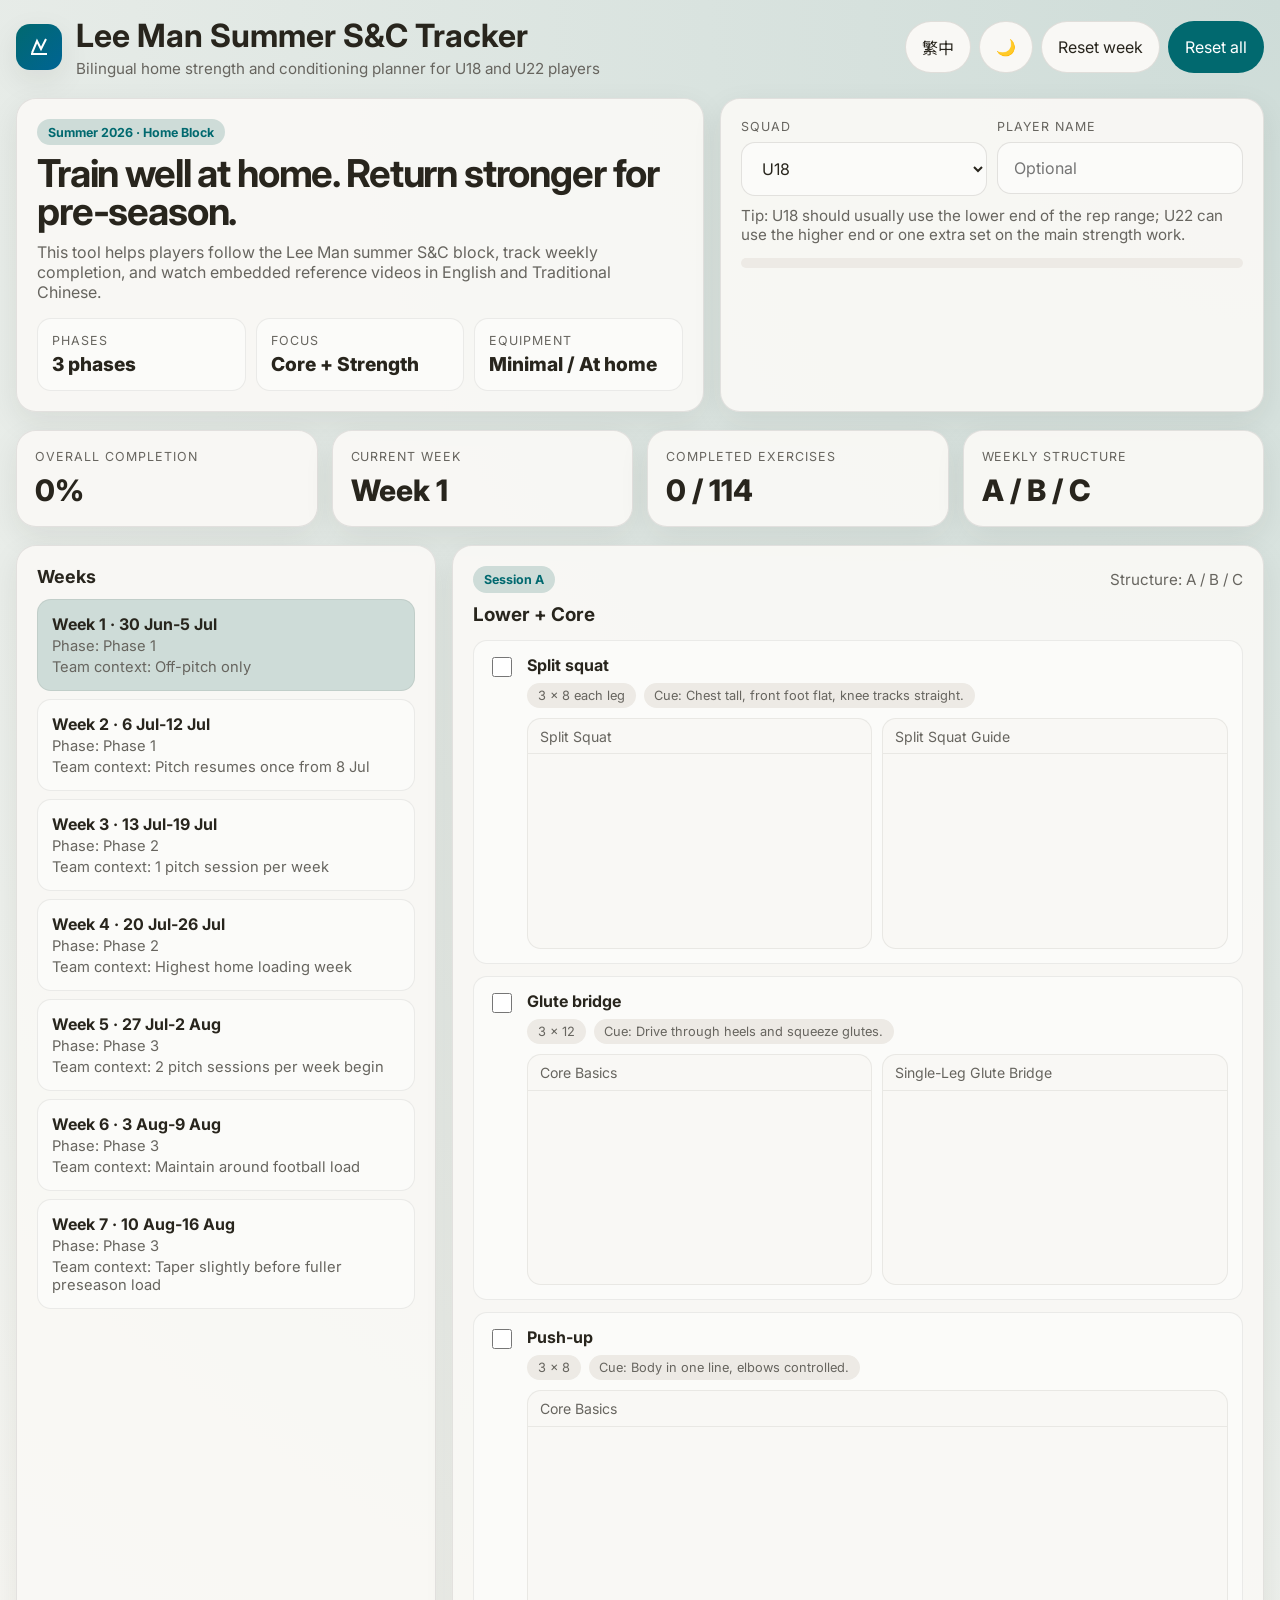
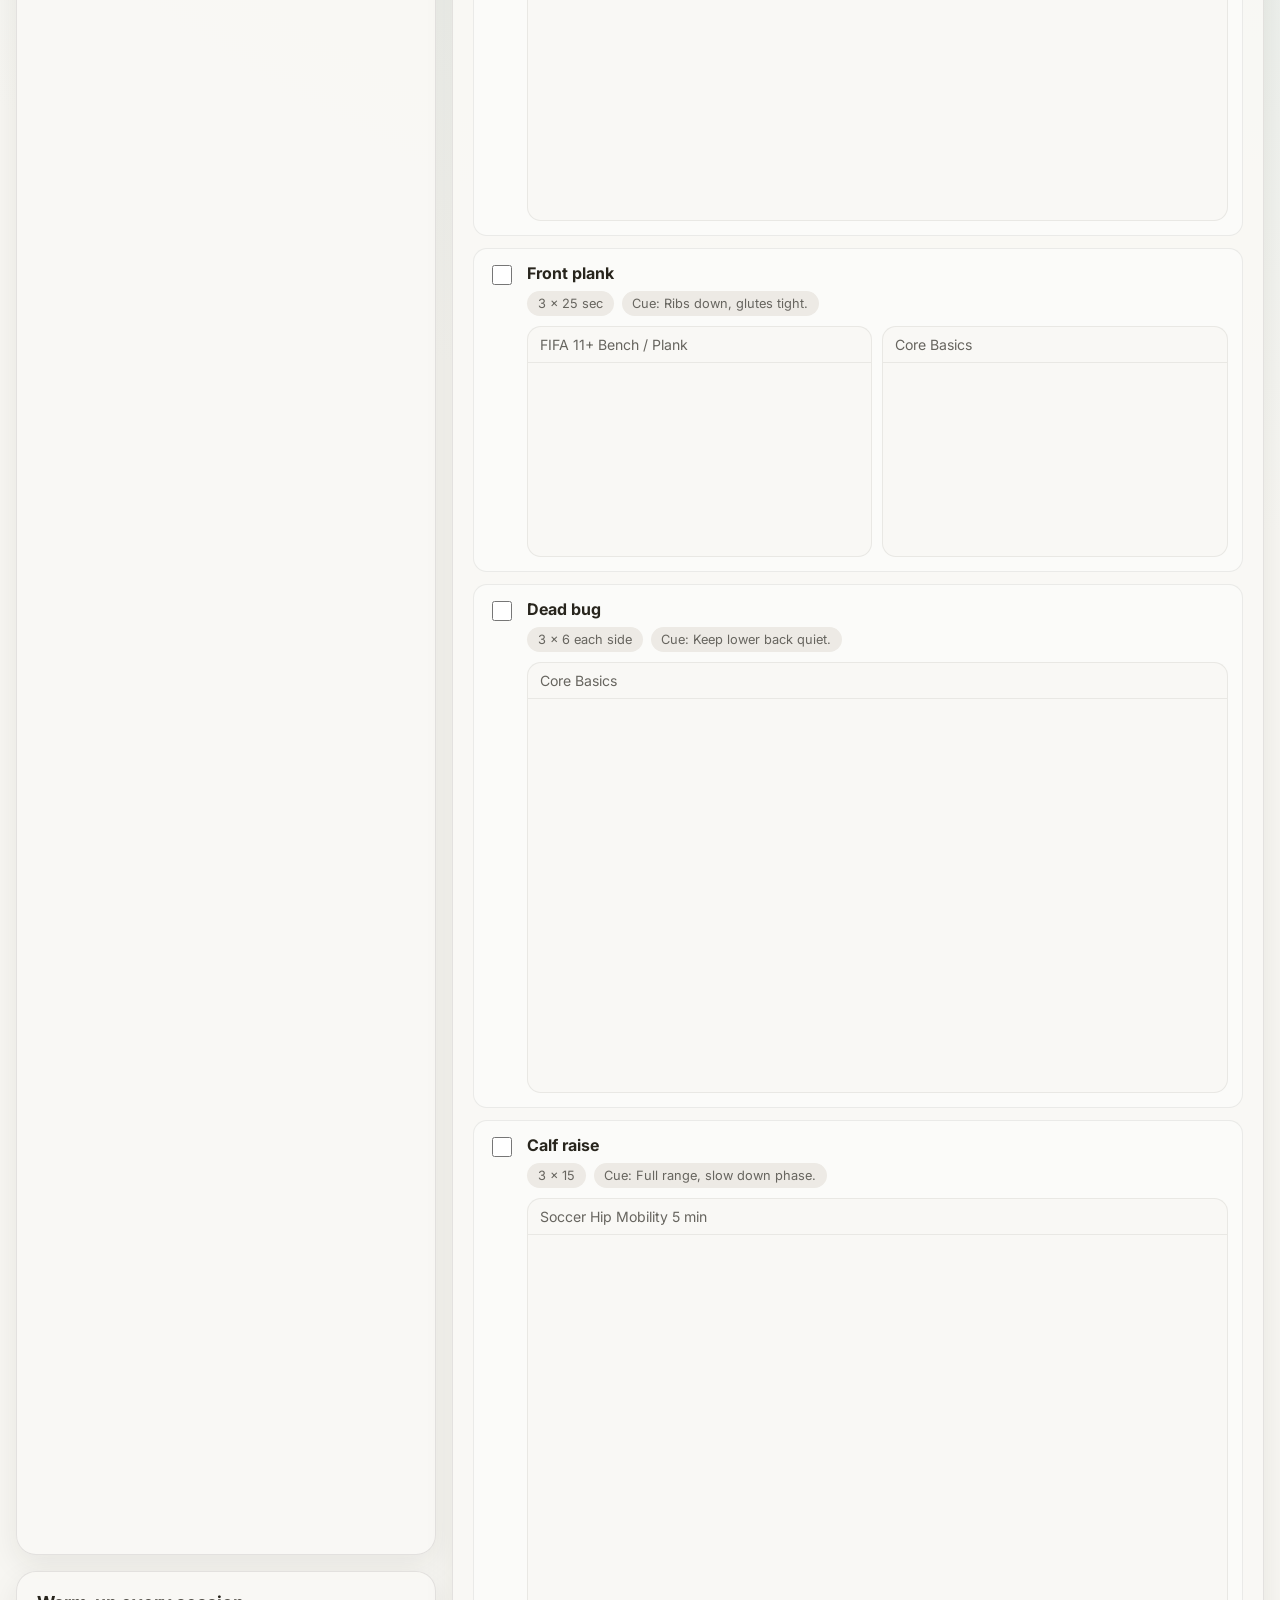
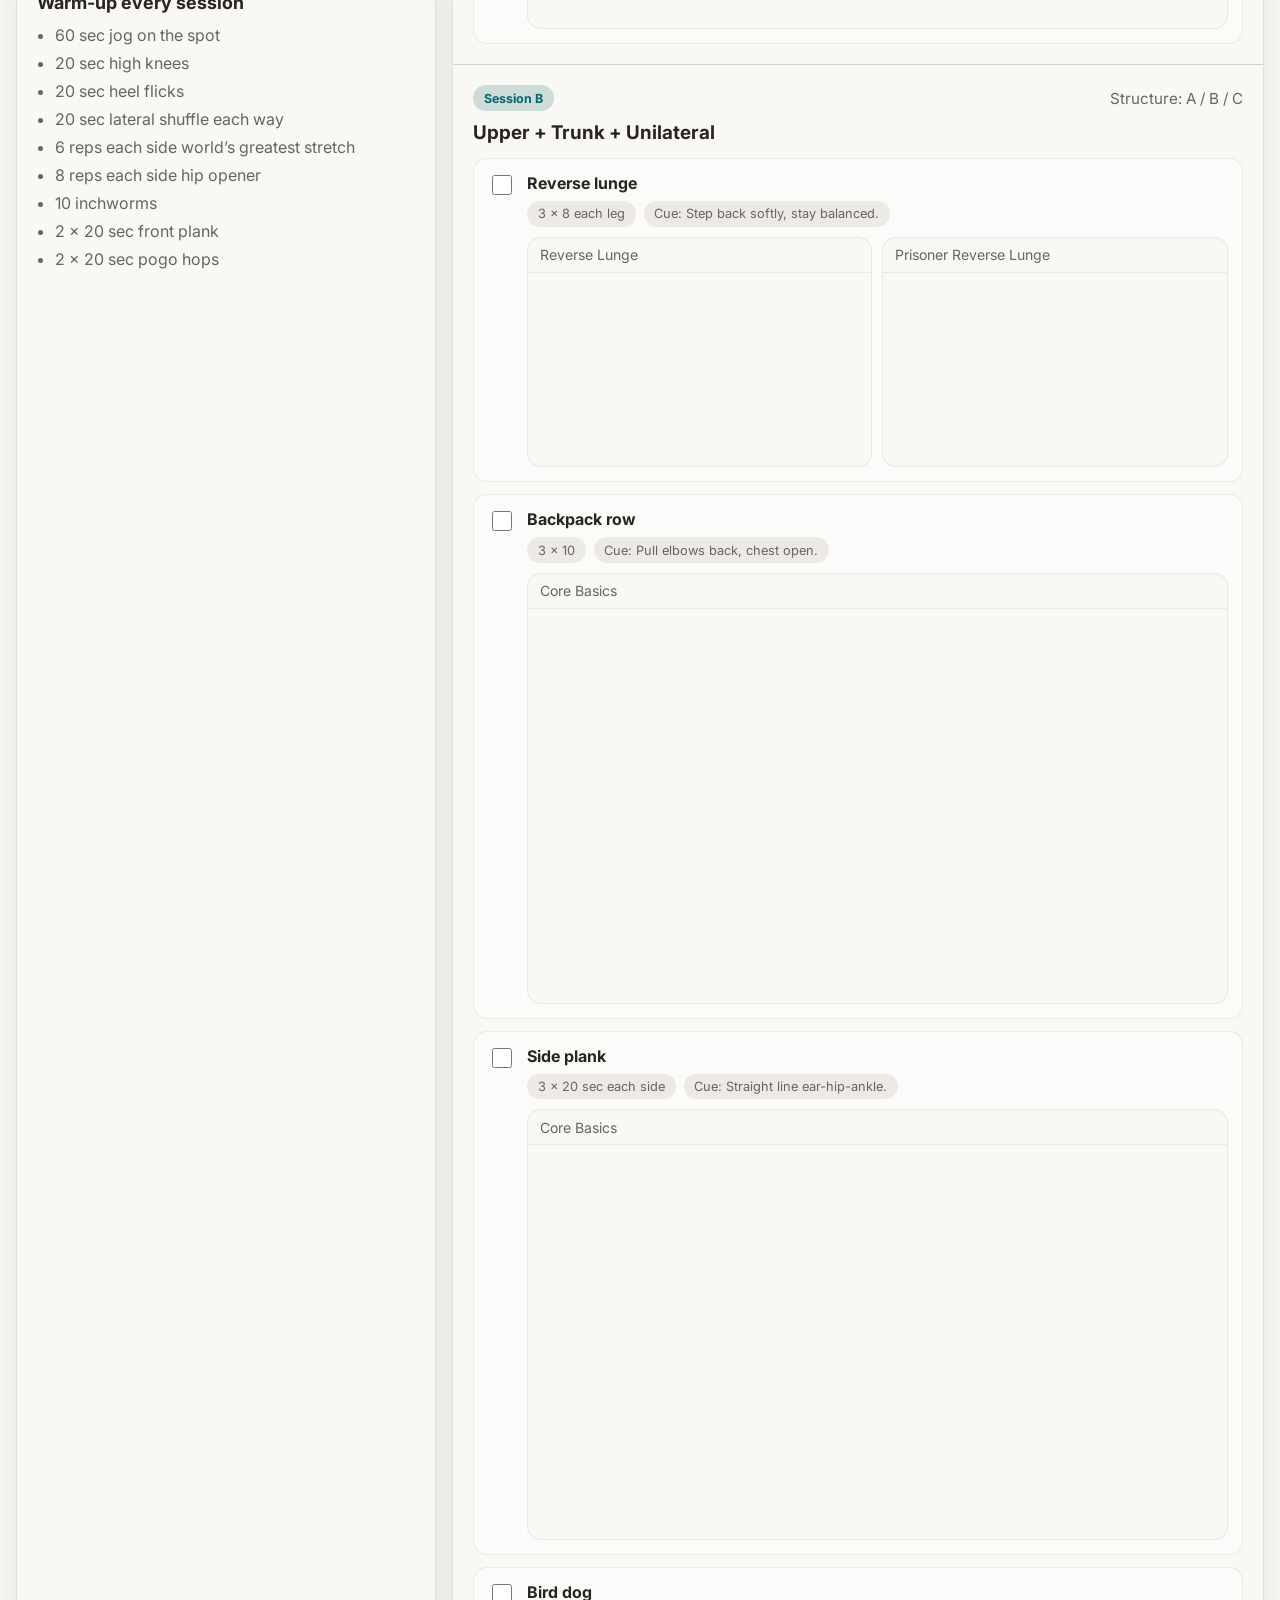
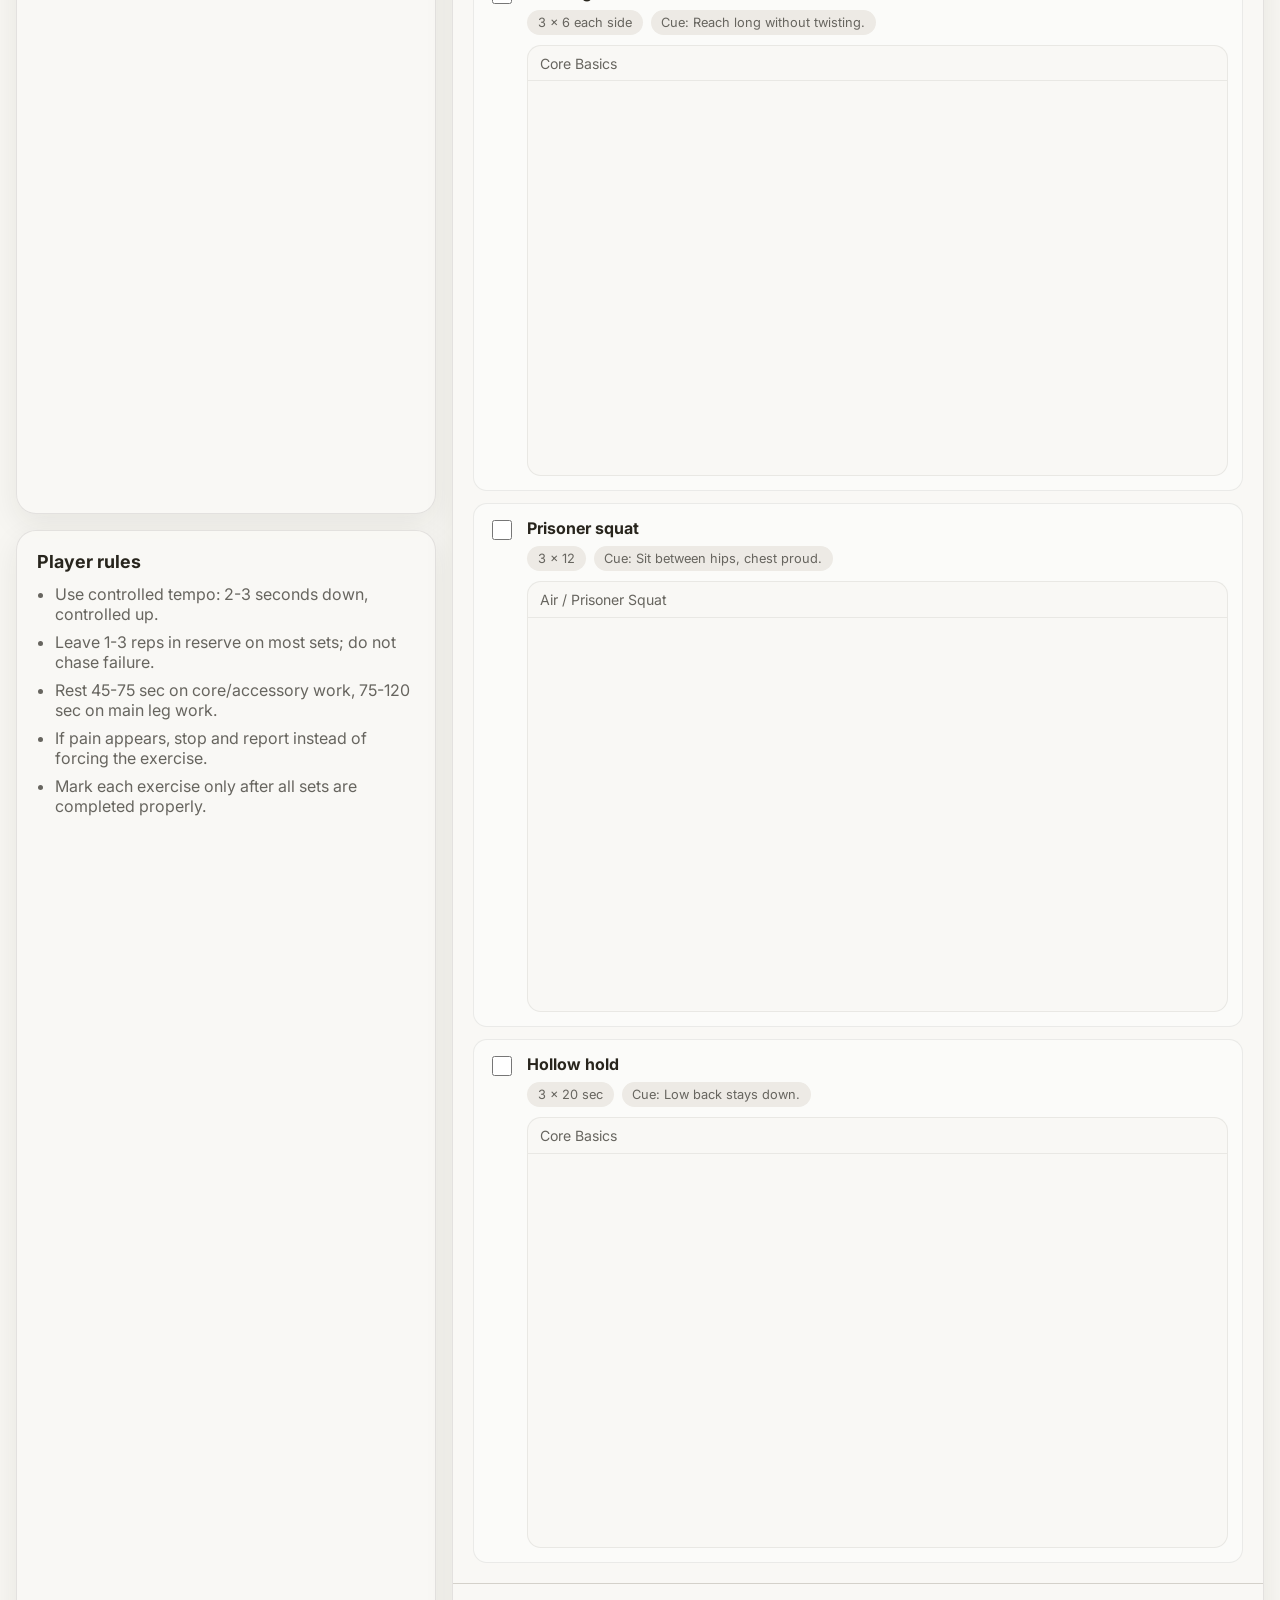
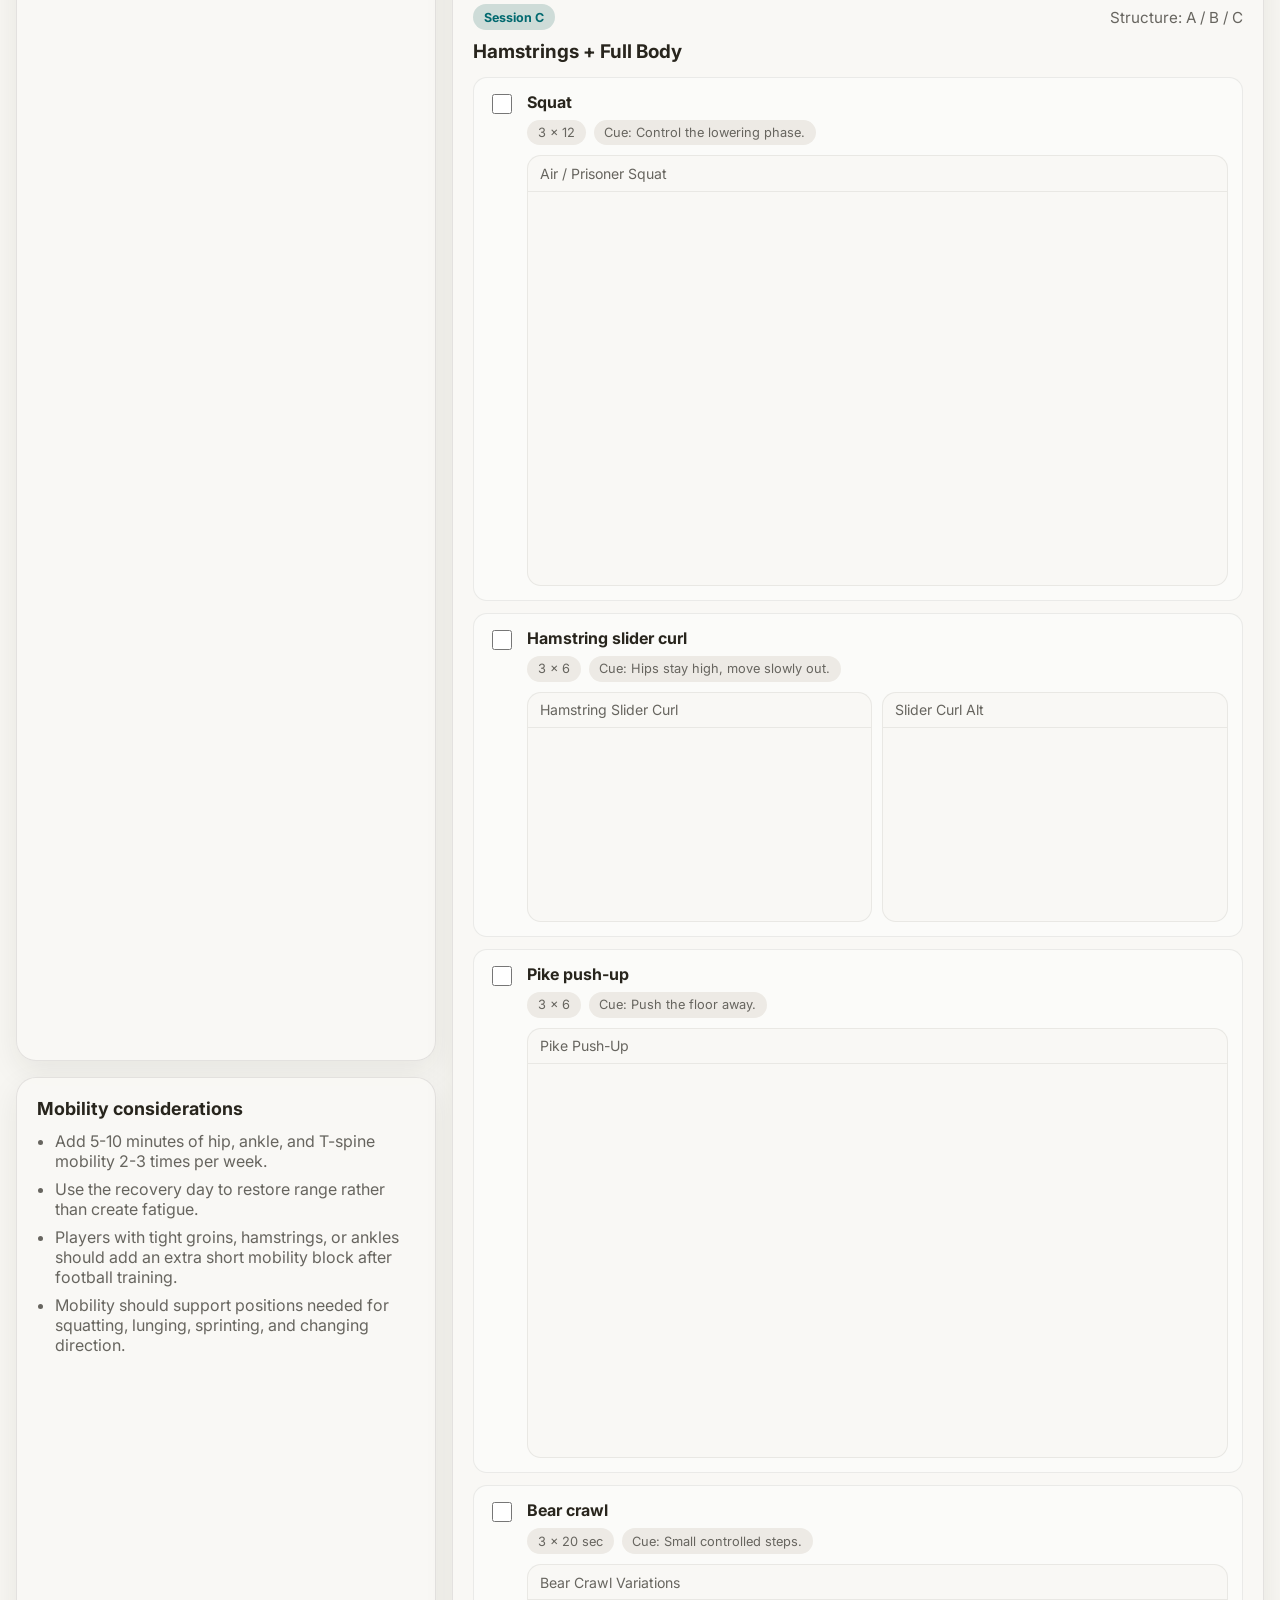
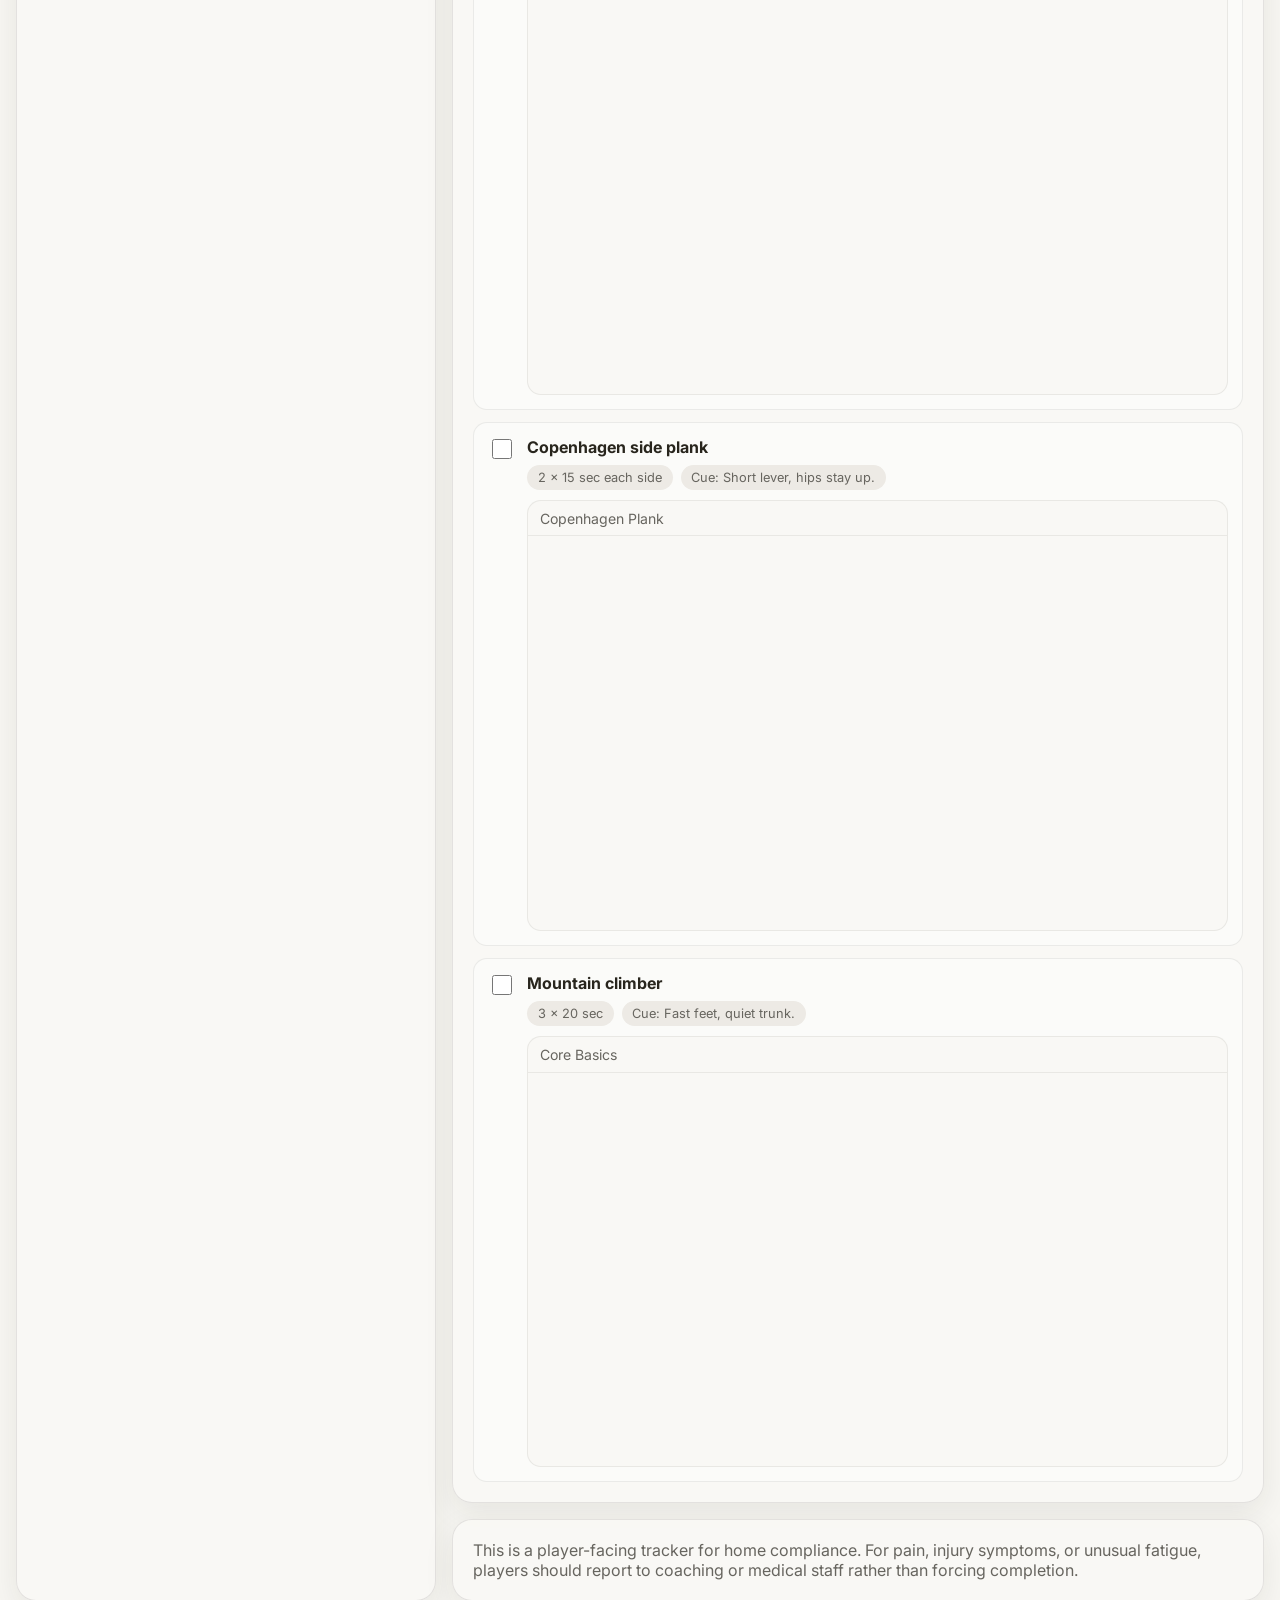
==== index.html @ 2570de09 "Add files via upload" ====
<!DOCTYPE html>
<html lang="en">
<head>
  <meta charset="UTF-8" />
  <meta name="viewport" content="width=device-width, initial-scale=1.0" />
  <title>Lee Man Summer S&C Tracker v3</title>
  <link rel="preconnect" href="https://fonts.googleapis.com">
  <link rel="preconnect" href="https://fonts.gstatic.com" crossorigin>
  <link href="https://fonts.googleapis.com/css2?family=Inter:wght@400;500;600;700;800&family=Noto+Sans+TC:wght@400;500;700;800&display=swap" rel="stylesheet">
  <style>
    :root{--bg:#f7f6f2;--surface:#f9f8f5;--surface2:#fbfbf9;--offset:#edeae5;--text:#28251d;--muted:#67655f;--border:#d4d1ca;--primary:#01696f;--primary2:#006494;--highlight:#cedcd8;--shadow:0 10px 30px rgba(40,37,29,.08);--font:'Inter','Noto Sans TC',sans-serif}
    [data-theme="dark"]{--bg:#171614;--surface:#1c1b19;--surface2:#201f1d;--offset:#22211f;--text:#cdccca;--muted:#9a9894;--border:#393836;--primary:#4f98a3;--primary2:#72a8d1;--highlight:#313b3b;--shadow:0 12px 36px rgba(0,0,0,.32)}
    *{box-sizing:border-box} body{margin:0;font-family:var(--font);background:radial-gradient(circle at top right,var(--highlight),transparent 22%),var(--bg);color:var(--text)} button,input,select{font:inherit} a{color:var(--primary);text-decoration:none}
    .shell{max-width:1320px;margin:auto;padding:16px}.top{display:flex;justify-content:space-between;gap:12px;flex-wrap:wrap;align-items:center;margin-bottom:20px}.brand{display:flex;gap:14px;align-items:center}.logo{width:46px;height:46px;border-radius:14px;background:linear-gradient(135deg,var(--primary),var(--primary2));display:grid;place-items:center;color:#fff;box-shadow:var(--shadow)} h1,h2,h3,h4,p{margin:0}.sub{color:var(--muted);margin-top:4px;font-size:.95rem}.actions{display:flex;gap:8px;flex-wrap:wrap}.btn{background:var(--surface);border:1px solid rgba(40,37,29,.12);color:var(--text);padding:.8rem 1rem;border-radius:999px;cursor:pointer}.btn.primary{background:var(--primary);color:#fff;border-color:transparent}
    .hero{display:grid;grid-template-columns:1.2fr .95fr;gap:16px;margin-bottom:18px}.panel{background:color-mix(in srgb,var(--surface) 94%,transparent);border:1px solid rgba(40,37,29,.1);border-radius:20px;box-shadow:var(--shadow)}.heroCard,.controls,.section,.footer{padding:20px}.badge{display:inline-flex;background:var(--highlight);color:var(--primary);padding:.35rem .7rem;border-radius:999px;font-size:.78rem;font-weight:700;margin-bottom:10px}.heroTitle{font-size:clamp(2rem,3vw,3.2rem);line-height:.98;letter-spacing:-.03em;margin-bottom:12px}.heroText{color:var(--muted);max-width:62ch}.meta{display:grid;grid-template-columns:repeat(3,1fr);gap:10px;margin-top:16px}.metaItem{padding:14px;border-radius:14px;background:var(--surface2);border:1px solid rgba(40,37,29,.08)}.k{font-size:.78rem;letter-spacing:.08em;text-transform:uppercase;color:var(--muted)}.v{margin-top:4px;font-size:1.2rem;font-weight:800}
    .grid2{display:grid;grid-template-columns:repeat(2,1fr);gap:10px}.field label{display:block;font-size:.78rem;letter-spacing:.08em;text-transform:uppercase;color:var(--muted);margin-bottom:8px}.field input,.field select{width:100%;padding:.95rem 1rem;border-radius:14px;border:1px solid rgba(40,37,29,.12);background:var(--surface2);color:var(--text)}.tip{margin-top:10px;color:var(--muted);font-size:.95rem}.bar{height:10px;background:var(--offset);border-radius:999px;overflow:hidden;margin-top:14px}.bar>span{display:block;height:100%;width:0;background:linear-gradient(90deg,var(--primary),var(--primary2))}
    .stats{display:grid;grid-template-columns:repeat(4,1fr);gap:14px;margin-bottom:18px}.stat{padding:18px}.num{font-size:1.85rem;font-weight:800;margin-top:8px}.layout{display:grid;grid-template-columns:.92fr 1.78fr;gap:16px}.section h3{margin-bottom:12px;font-size:1.12rem}.weeks{display:grid;gap:8px}.week{width:100%;text-align:left;padding:14px;border-radius:14px;border:1px solid rgba(40,37,29,.08);background:var(--surface2);color:var(--text);cursor:pointer}.week.active{background:var(--highlight)}.week span{display:block;color:var(--muted);font-size:.92rem;margin-top:3px}
    .list{margin:0;padding-left:18px;display:grid;gap:8px;color:var(--muted)}.session{padding:20px;border-top:1px solid var(--border)}.session:first-child{border-top:0}.sessionHead{display:flex;justify-content:space-between;gap:12px;align-items:flex-start;margin-bottom:14px}.sessionTitle{font-size:1.18rem}.exerciseList{display:grid;gap:12px}.exercise{display:grid;grid-template-columns:auto 1fr;gap:12px;padding:14px;border-radius:14px;background:var(--surface2);border:1px solid rgba(40,37,29,.08)}.exercise.done{background:color-mix(in srgb,var(--highlight) 68%,var(--surface2))}.exercise input{width:20px;height:20px;margin-top:2px;accent-color:var(--primary)}.pills{display:flex;gap:8px;flex-wrap:wrap;margin:8px 0}.pill{background:var(--offset);padding:.32rem .68rem;border-radius:999px;font-size:.8rem;color:var(--muted)}.videos{display:grid;grid-template-columns:repeat(auto-fit,minmax(220px,1fr));gap:10px;margin-top:10px}.videoCard{background:var(--surface);border:1px solid rgba(40,37,29,.08);border-radius:14px;overflow:hidden}.videoTitle{padding:.55rem .75rem;font-size:.88rem;color:var(--muted);border-bottom:1px solid rgba(40,37,29,.08)}.videoWrap{position:relative;padding-top:56.25%}.videoWrap iframe{position:absolute;inset:0;width:100%;height:100%;border:0}.footer{margin-top:16px;color:var(--muted)}
    @media(max-width:980px){.hero,.layout{grid-template-columns:1fr}.stats,.meta,.grid2{grid-template-columns:repeat(2,1fr)}} @media(max-width:640px){.stats,.meta,.grid2{grid-template-columns:1fr}.heroCard,.controls,.section,.session,.footer{padding:16px}}
  </style>
</head>
<body>
<div class="shell">
  <div class="top">
    <div class="brand"><div class="logo"><svg width="24" height="24" viewBox="0 0 24 24" fill="none" stroke="currentColor" stroke-width="2"><path d="M5 18L10 6l4 8 5-10"/><path d="M4 19h16"/></svg></div><div><h1 id="title"></h1><p class="sub" id="subtitle"></p></div></div>
    <div class="actions"><button class="btn" id="lang"></button><button class="btn" id="theme">🌙</button><button class="btn" id="resetWeek"></button><button class="btn primary" id="resetAll"></button></div>
  </div>
  <section class="hero">
    <div class="panel heroCard"><div class="badge" id="heroBadge"></div><h2 class="heroTitle" id="heroTitle"></h2><p class="heroText" id="heroText"></p><div class="meta"><div class="metaItem"><div class="k" id="m1k"></div><div class="v" id="m1v"></div></div><div class="metaItem"><div class="k" id="m2k"></div><div class="v" id="m2v"></div></div><div class="metaItem"><div class="k" id="m3k"></div><div class="v" id="m3v"></div></div></div></div>
    <div class="panel controls"><div class="grid2"><div class="field"><label id="squadLabel" for="squad"></label><select id="squad"><option>U18</option><option>U22</option></select></div><div class="field"><label id="nameLabel" for="playerName"></label><input id="playerName" type="text"></div></div><p class="tip" id="tip"></p><div class="bar"><span id="bar"></span></div></div>
  </section>
  <section class="stats"><div class="panel stat"><div class="k" id="s1k"></div><div class="num" id="overall"></div></div><div class="panel stat"><div class="k" id="s2k"></div><div class="num" id="weekNum"></div></div><div class="panel stat"><div class="k" id="s3k"></div><div class="num" id="doneCount"></div></div><div class="panel stat"><div class="k" id="s4k"></div><div class="num" id="structure"></div></div></section>
  <section class="layout">
    <aside style="display:grid;gap:16px"><div class="panel section"><h3 id="weeksHeader"></h3><div class="weeks" id="weeks"></div></div><div class="panel section"><h3 id="warmHeader"></h3><ul class="list" id="warmList"></ul></div><div class="panel section"><h3 id="ruleHeader"></h3><ul class="list" id="ruleList"></ul></div><div class="panel section"><h3 id="mobHeader"></h3><ul class="list" id="mobList"></ul></div></aside>
    <main><div class="panel" id="sessions"></div><div class="panel footer" id="footer"></div></main>
  </section>
</div>
<script>
const videos={fifaPlaylist:['FIFA 11+ Playlist','https://www.youtube.com/embed/videoseries?list=PLWrJzdUX9i5ywhgsDGJcrLiZYoltVmn_h'],fifaRun:['FIFA 11+ Running','https://www.youtube.com/embed/pK5jcQalrSs'],fifaPlank:['FIFA 11+ Bench / Plank','https://www.youtube.com/embed/gf-XEapqXPU'],splitSquat:['Split Squat','https://www.youtube.com/embed/zCsZwLeXrCg'],splitSquatAlt:['Split Squat Guide','https://www.youtube.com/embed/SGHnCftrZkA'],hamSlider:['Hamstring Slider Curl','https://www.youtube.com/embed/HAQpsaX3s2o'],hamSliderAlt:['Slider Curl Alt','https://www.youtube.com/embed/p-V7uBUHeLc'],nordic:['Nordic Hamstring','https://www.youtube.com/embed/8t2gEoXKm_Q'],coreBasics:['Core Basics','https://www.youtube.com/embed/-Mb4yguhNEw'],singleLegBridge:['Single-Leg Glute Bridge','https://www.youtube.com/embed/b1zTCyGJXCQ'],worldsGreatest:['Inchworm + World\'s Greatest Stretch','https://www.youtube.com/embed/O5pKqyMKPh8'],reverseLunge:['Reverse Lunge','https://www.youtube.com/embed/Vns8_kYBrc8'],prisonerLunge:['Prisoner Reverse Lunge','https://www.youtube.com/embed/GXpl_69wi4I'],prisonerSquat:['Air / Prisoner Squat','https://www.youtube.com/embed/EB0vMFPpnjA'],pikePushup:['Pike Push-Up','https://www.youtube.com/embed/3r3tvRF1tVA'],copenhagen:['Copenhagen Plank','https://www.youtube.com/embed/TGA_mHHK4vU'],bearCrawl:['Bear Crawl Variations','https://www.youtube.com/embed/CSNZK3e4t9Q'],mobility5:['Soccer Hip Mobility 5 min','https://www.youtube.com/embed/5NN9SuYO2YU'],mobility10:['10 Minute Soccer Mobility','https://www.youtube.com/embed/sDPClC7NvlY']};
const t={en:{title:'Lee Man Summer S&C Tracker',subtitle:'Bilingual home strength and conditioning planner for U18 and U22 players',heroBadge:'Summer 2026 · Home Block',heroTitle:'Train well at home. Return stronger for pre-season.',heroText:'This tool helps players follow the Lee Man summer S&C block, track weekly completion, and watch embedded reference videos in English and Traditional Chinese.',m1k:'Phases',m1v:'3 phases',m2k:'Focus',m2v:'Core + Strength',m3k:'Equipment',m3v:'Minimal / At home',squad:'Squad',name:'Player name',tip:'Tip: U18 should usually use the lower end of the rep range; U22 can use the higher end or one extra set on the main strength work.',s1:'Overall completion',s2:'Current week',s3:'Completed exercises',s4:'Weekly structure',weeks:'Weeks',warm:'Warm-up every session',rules:'Player rules',mob:'Mobility considerations',resetWeek:'Reset week',resetAll:'Reset all',footer:'This is a player-facing tracker for home compliance. For pain, injury symptoms, or unusual fatigue, players should report to coaching or medical staff rather than forcing completion.',cue:'Cue',structure:'Structure',phase:'Phase',note:'Team context',complete:'Complete',warmItems:['60 sec jog on the spot','20 sec high knees','20 sec heel flicks','20 sec lateral shuffle each way','6 reps each side world’s greatest stretch','8 reps each side hip opener','10 inchworms','2 x 20 sec front plank','2 x 20 sec pogo hops'],ruleItems:['Use controlled tempo: 2-3 seconds down, controlled up.','Leave 1-3 reps in reserve on most sets; do not chase failure.','Rest 45-75 sec on core/accessory work, 75-120 sec on main leg work.','If pain appears, stop and report instead of forcing the exercise.','Mark each exercise only after all sets are completed properly.'],mobItems:['Add 5-10 minutes of hip, ankle, and T-spine mobility 2-3 times per week.','Use the recovery day to restore range rather than create fatigue.','Players with tight groins, hamstrings, or ankles should add an extra short mobility block after football training.','Mobility should support positions needed for squatting, lunging, sprinting, and changing direction.'],weeksData:[['w1','Week 1','30 Jun-5 Jul','Phase 1','Off-pitch only','A / B / C'],['w2','Week 2','6 Jul-12 Jul','Phase 1','Pitch resumes once from 8 Jul','A / B / C'],['w3','Week 3','13 Jul-19 Jul','Phase 2','1 pitch session per week','A / B / C'],['w4','Week 4','20 Jul-26 Jul','Phase 2','Highest home loading week','A / B / C'],['w5','Week 5','27 Jul-2 Aug','Phase 3','2 pitch sessions per week begin','A / B / Recovery'],['w6','Week 6','3 Aug-9 Aug','Phase 3','Maintain around football load','A / C / Recovery'],['w7','Week 7','10 Aug-16 Aug','Phase 3','Taper slightly before fuller preseason load','B / C / Recovery']]},zh:{title:'理文暑期體能訓練追蹤器',subtitle:'U18及U22球員雙語居家體能與力量計劃',heroBadge:'2026 夏季 · 居家計劃',heroTitle:'在家好好訓練，季前回歸時更強。',heroText:'此工具協助球員跟進理文暑期體能訓練、記錄每週完成情況，並以內嵌影片提供英文及繁體中文參考。',m1k:'階段',m1v:'3個階段',m2k:'重點',m2v:'核心 + 力量',m3k:'器材',m3v:'簡單 / 在家可做',squad:'隊別',name:'球員姓名',tip:'提示：U18通常使用較低次數範圍；U22可使用較高次數，或於主要力量動作加一組。',s1:'整體完成度',s2:'目前週次',s3:'已完成動作',s4:'每週結構',weeks:'週次',warm:'每課必做熱身',rules:'球員守則',mob:'活動度注意事項',resetWeek:'重設本週',resetAll:'全部重設',footer:'此工具供球員在家記錄完成情況。如有痛楚、受傷徵狀或異常疲勞，應向教練或醫療團隊匯報，不應勉強完成。',cue:'提示',structure:'結構',phase:'階段',note:'球隊安排',complete:'完成',warmItems:['原地慢跑60秒','高抬腿20秒','後踢腿20秒','左右側移各20秒','世界最佳伸展每邊6次','開髖動作每邊8次','前行毛蟲10次','前平板2組，每組20秒','小幅彈跳2組，每組20秒'],ruleItems:['節奏受控：下降2-3秒，起身有控制。','大部分組數保留1-3次餘力，不要做到力竭。','核心/輔助動作休息45-75秒；主要腿部動作休息75-120秒。','如出現痛楚，應停止並匯報，不要勉強完成。','完成所有組數且動作質素達標後，才勾選完成。'],mobItems:['每週加做2-3次，每次5-10分鐘髖、足踝及胸椎活動度。','恢復日的活動度目的是回復活動幅度，不是增加疲勞。','如腹股溝、腿後肌或足踝較緊，可於足球課後額外加入短時間活動度訓練。','活動度訓練應幫助深蹲、弓步、衝刺及轉向所需姿勢。'],weeksData:[['w1','第1週','6月30日-7月5日','第1階段','未恢復場上訓練','A / B / C'],['w2','第2週','7月6日-7月12日','第1階段','7月8日起每週1課場上訓練','A / B / C'],['w3','第3週','7月13日-7月19日','第2階段','每週1課場上訓練','A / B / C'],['w4','第4週','7月20日-7月26日','第2階段','居家負荷最高的一週','A / B / C'],['w5','第5週','7月27日-8月2日','第3階段','開始每週2課場上訓練','A / B / Recovery'],['w6','第6週','8月3日-8月9日','第3階段','配合足球訓練維持力量','A / C / Recovery'],['w7','第7週','8月10日-8月16日','第3階段','在更完整季前負荷前稍作減量','B / C / Recovery']]}};
function E(en,zh,preEn,preZh,cueEn,cueZh,vids){return{name:{en,zh},pre:{en:preEn,zh:preZh},cue:{en:cueEn,zh:cueZh},vids}} function S(code,en,zh,ex){return{code,en,zh,ex}}
const wk={w1:[S('A','Lower + Core','下肢 + 核心',[E('Split squat','前後分腿蹲','3 x 8 each leg','3組 x 每邊8次','Chest tall, front foot flat, knee tracks straight.','挺胸，前腳踩實，膝蓋向腳尖方向。',['splitSquat','splitSquatAlt']),E('Glute bridge','臀橋','3 x 12','3組 x 12次','Drive through heels and squeeze glutes.','腳跟發力，頂起時收緊臀部。',['coreBasics','singleLegBridge']),E('Push-up','掌上壓','3 x 8','3組 x 8次','Body in one line, elbows controlled.','身體成一直線，手肘有控制。',['coreBasics']),E('Front plank','前平板','3 x 25 sec','3組 x 25秒','Ribs down, glutes tight.','收肋骨，夾緊臀部。',['fifaPlank','coreBasics']),E('Dead bug','死蟲式','3 x 6 each side','3組 x 每邊6次','Keep lower back quiet.','保持下背穩定貼地。',['coreBasics']),E('Calf raise','提踵','3 x 15','3組 x 15次','Full range, slow down phase.','做足幅度，下降慢。',['mobility5'])]),S('B','Upper + Trunk + Unilateral','上肢 + 軀幹 + 單腳',[E('Reverse lunge','後跨弓步','3 x 8 each leg','3組 x 每邊8次','Step back softly, stay balanced.','向後踏步輕柔，保持平衡。',['reverseLunge','prisonerLunge']),E('Backpack row','背包划船','3 x 10','3組 x 10次','Pull elbows back, chest open.','手肘向後拉，胸口打開。',['coreBasics']),E('Side plank','側平板','3 x 20 sec each side','3組 x 每邊20秒','Straight line ear-hip-ankle.','耳、肩、髖、踝成一直線。',['coreBasics']),E('Bird dog','鳥狗式','3 x 6 each side','3組 x 每邊6次','Reach long without twisting.','伸長四肢，但不要扭腰。',['coreBasics']),E('Prisoner squat','徒手深蹲','3 x 12','3組 x 12次','Sit between hips, chest proud.','臀部向後坐，胸口保持打開。',['prisonerSquat']),E('Hollow hold','空心支撐','3 x 20 sec','3組 x 20秒','Low back stays down.','下背保持穩定。',['coreBasics'])]),S('C','Hamstrings + Full Body','腿後肌 + 全身',[E('Squat','深蹲','3 x 12','3組 x 12次','Control the lowering phase.','下降要有控制。',['prisonerSquat']),E('Hamstring slider curl','滑動腿屈曲','3 x 6','3組 x 6次','Hips stay high, move slowly out.','臀部保持提起，向外伸時慢。',['hamSlider','hamSliderAlt']),E('Pike push-up','屈髖掌上壓','3 x 6','3組 x 6次','Push the floor away.','用力推地。',['pikePushup']),E('Bear crawl','熊爬','3 x 20 sec','3組 x 20秒','Small controlled steps.','小步而有控制。',['bearCrawl']),E('Copenhagen side plank','哥本哈根側平板','2 x 15 sec each side','2組 x 每邊15秒','Short lever, hips stay up.','短槓桿版本，臀部不要掉。',['copenhagen']),E('Mountain climber','登山者','3 x 20 sec','3組 x 20秒','Fast feet, quiet trunk.','腳步快，軀幹穩。',['coreBasics'])])],w2:[],w3:[],w4:[],w5:[],w6:[],w7:[]};
// reuse week1 pattern with later progressions to keep file manageable
wk.w2=[S('A','Lower + Core','下肢 + 核心',[E('Split squat','前後分腿蹲','3 x 9 each leg','3組 x 每邊9次','Stay tall through the torso.','軀幹保持挺直。',['splitSquat']),E('Single-leg glute bridge','單腳臀橋','3 x 8 each leg','3組 x 每邊8次','Pelvis level throughout.','骨盆保持平衡。',['singleLegBridge']),E('Push-up','掌上壓','3 x 9','3組 x 9次','Body in one line.','身體成一直線。',['coreBasics']),E('Front plank','前平板','3 x 30 sec','3組 x 30秒','Brace and breathe.','收緊核心並呼吸。',['fifaPlank']),E('Dead bug','死蟲式','3 x 7 each side','3組 x 每邊7次','Move slowly.','慢慢做。',['coreBasics']),E('Calf raise','提踵','3 x 16','3組 x 16次','Pause at top.','頂端停一停。',['mobility5'])]),S('B','Upper + Trunk + Unilateral','上肢 + 軀幹 + 單腳',[E('Reverse lunge','後跨弓步','3 x 9 each leg','3組 x 每邊9次','Stay balanced on front foot.','前腳穩定受力。',['reverseLunge','prisonerLunge']),E('Backpack row','背包划船','3 x 12','3組 x 12次','Elbows back and down.','手肘向後向下。',['coreBasics']),E('Side plank','側平板','3 x 25 sec each side','3組 x 每邊25秒','Lift through lower waist.','下側腰提起。',['coreBasics']),E('Bird dog','鳥狗式','3 x 7 each side','3組 x 每邊7次','Do not rotate.','不要扭動。',['coreBasics']),E('Squat','深蹲','3 x 14','3組 x 14次','Knees and toes aligned.','膝蓋與腳尖方向一致。',['prisonerSquat']),E('Hollow hold','空心支撐','3 x 22 sec','3組 x 22秒','Stay flat through the trunk.','軀幹保持平穩。',['coreBasics'])]),S('C','Hamstrings + Full Body','腿後肌 + 全身',[E('Step-up','踏台階','3 x 8 each leg','3組 x 每邊8次','Drive through the whole foot.','整隻腳發力。',['reverseLunge']),E('Hamstring slider curl','滑動腿屈曲','3 x 7','3組 x 7次','Keep hips lifted.','臀部保持提起。',['hamSlider']),E('Pike push-up','屈髖掌上壓','3 x 7','3組 x 7次','Push head away from floor.','頭部遠離地面。',['pikePushup']),E('Bear crawl','熊爬','3 x 25 sec','3組 x 25秒','Stay low and controlled.','保持低姿勢及控制。',['bearCrawl']),E('Copenhagen side plank','哥本哈根側平板','2 x 20 sec each side','2組 x 每邊20秒','Keep hips high.','臀部提起。',['copenhagen']),E('Skater steps','滑冰步','3 x 20 sec','3組 x 20秒','Stick the landing each side.','每次落地先穩定。',['bearCrawl'])])];
wk.w3=[S('A','Lower + Core','下肢 + 核心',[E('Split squat','前後分腿蹲','4 x 8 each leg','4組 x 每邊8次','Use full range with control.','做足幅度並保持控制。',['splitSquat']),E('Single-leg RDL','單腳羅馬尼亞硬拉','3 x 8 each leg','3組 x 每邊8次','Hips square, back flat.','骨盆保持正，下背平。',['singleLegBridge']),E('Push-up','掌上壓','4 x 8','4組 x 8次','Stable trunk.','軀幹穩定。',['coreBasics']),E('Front plank','前平板','3 x 35 sec','3組 x 35秒','Long neck, strong brace.','頸部放長，核心收緊。',['fifaPlank']),E('Dead bug','死蟲式','3 x 8 each side','3組 x 每邊8次','Slow and precise.','慢而準確。',['coreBasics']),E('Calf raise','提踵','3 x 18','3組 x 18次','Full rise every rep.','每次都要完全提起。',['mobility5'])]),S('B','Upper + Trunk + Unilateral','上肢 + 軀幹 + 單腳',[E('Reverse lunge','後跨弓步','4 x 8 each leg','4組 x 每邊8次','Stay stacked over front leg.','重心穩定在前腳。',['reverseLunge','prisonerLunge']),E('Backpack row','背包划船','4 x 10','4組 x 10次','Squeeze shoulder blades.','收緊肩胛骨。',['coreBasics']),E('Side plank','側平板','3 x 30 sec each side','3組 x 每邊30秒','Keep body long.','身體保持伸長。',['coreBasics']),E('Bird dog','鳥狗式','3 x 8 each side','3組 x 每邊8次','Reach heel and hand away.','腳跟和手向外伸。',['coreBasics']),E('Squat','深蹲','3 x 15','3組 x 15次','Stay balanced through foot.','腳底受力平均。',['prisonerSquat']),E('Hollow hold','空心支撐','3 x 25 sec','3組 x 25秒','Exhale and hold shape.','呼氣並保持姿勢。',['coreBasics'])]),S('C','Hamstrings + Full Body','腿後肌 + 全身',[E('Step-up','踏台階','3 x 10 each leg','3組 x 每邊10次','No pushing off from back leg.','後腳不要過度借力。',['reverseLunge']),E('Hamstring slider curl','滑動腿屈曲','3 x 8','3組 x 8次','Slow eccentric.','伸腿時放慢。',['hamSlider']),E('Nordic eccentric','北歐腿後肌離心','2 x 4','2組 x 4次','Body straight, control down.','身體保持一直線，慢慢下降。',['nordic']),E('Pike push-up','屈髖掌上壓','3 x 8','3組 x 8次','Press strongly.','用力推地。',['pikePushup']),E('Bear crawl','熊爬','3 x 30 sec','3組 x 30秒','Move opposite hand and foot.','對側手腳同步。',['bearCrawl']),E('Copenhagen side plank','哥本哈根側平板','3 x 15 sec each side','3組 x 每邊15秒','Controlled pelvis.','骨盆保持穩定。',['copenhagen'])])];
wk.w4=[S('A','Lower + Core','下肢 + 核心',[E('Split squat','前後分腿蹲','4 x 10 each leg','4組 x 每邊10次','Stay upright and controlled.','身體挺直並受控。',['splitSquat']),E('Single-leg RDL','單腳羅馬尼亞硬拉','3 x 9 each leg','3組 x 每邊9次','Reach long behind you.','後腿向後伸長。',['singleLegBridge']),E('Push-up','掌上壓','4 x 10','4組 x 10次','Keep ribs tucked.','肋骨不要外翻。',['coreBasics']),E('Front plank','前平板','3 x 40 sec','3組 x 40秒','Strong glutes and abs.','臀部及腹部收緊。',['fifaPlank']),E('Dead bug','死蟲式','3 x 8 each side','3組 x 每邊8次','Controlled breathing.','配合呼吸控制。',['coreBasics']),E('Calf raise','提踵','3 x 20','3組 x 20次','Slow lowering.','慢慢放下。',['mobility5'])]),S('B','Upper + Trunk + Unilateral','上肢 + 軀幹 + 單腳',[E('Reverse lunge','後跨弓步','4 x 10 each leg','4組 x 每邊10次','Front knee stays stable.','前膝保持穩定。',['reverseLunge','prisonerLunge']),E('Backpack row','背包划船','4 x 12','4組 x 12次','Pull smoothly.','平順拉動。',['coreBasics']),E('Side plank','側平板','3 x 35 sec each side','3組 x 每邊35秒','Lift hips and hold.','臀部提起並保持。',['coreBasics']),E('Bird dog','鳥狗式','3 x 8 each side','3組 x 每邊8次','No sway in lower back.','下背不要搖擺。',['coreBasics']),E('Squat','深蹲','4 x 12','4組 x 12次','Own the bottom position.','底部位置保持穩定。',['prisonerSquat']),E('Hollow hold','空心支撐','3 x 30 sec','3組 x 30秒','Tight through the middle.','核心中段收緊。',['coreBasics'])]),S('C','Hamstrings + Full Body','腿後肌 + 全身',[E('Step-up','踏台階','4 x 8 each leg','4組 x 每邊8次','Drive knee through.','向上時膝蓋帶動。',['reverseLunge']),E('Hamstring slider curl','滑動腿屈曲','3 x 10','3組 x 10次','Maintain bridge position.','保持臀橋位置。',['hamSlider']),E('Nordic eccentric','北歐腿後肌離心','2 x 5','2組 x 5次','Control every centimetre down.','每一下下降都要控制。',['nordic']),E('Push-up shoulder tap','拍肩掌上支撐','3 x 8 each side','3組 x 每邊8次','Avoid rocking.','身體不要左右擺。',['coreBasics']),E('Bear crawl','熊爬','3 x 30 sec','3組 x 30秒','Knees hover low.','膝蓋保持低位懸空。',['bearCrawl']),E('Skater steps','滑冰步','3 x 25 sec','3組 x 25秒','Land under control.','落地要穩。',['bearCrawl'])])];
wk.w5=[S('A','Lower + Core','下肢 + 核心',[E('Split squat','前後分腿蹲','3 x 8 each leg','3組 x 每邊8次','Quality first.','先求質素。',['splitSquat']),E('Single-leg glute bridge','單腳臀橋','3 x 10 each leg','3組 x 每邊10次','Stay level.','保持水平。',['singleLegBridge']),E('Push-up','掌上壓','3 x 10','3組 x 10次','Smooth tempo.','節奏平順。',['coreBasics']),E('Front plank','前平板','3 x 35 sec','3組 x 35秒','Brace well.','核心收緊。',['fifaPlank']),E('Dead bug','死蟲式','3 x 8 each side','3組 x 每邊8次','Slow opposite limbs.','對側手腳慢慢伸。',['coreBasics'])]),S('B','Upper + Trunk + Unilateral','上肢 + 軀幹 + 單腳',[E('Backpack row','背包划船','3 x 12','3組 x 12次','Finish elbows back.','最後手肘向後。',['coreBasics']),E('Reverse lunge','後跨弓步','3 x 8 each leg','3組 x 每邊8次','Stay balanced.','保持平衡。',['reverseLunge','prisonerLunge']),E('Side plank','側平板','3 x 30 sec each side','3組 x 每邊30秒','Long body line.','身體一直線。',['coreBasics']),E('Bird dog','鳥狗式','3 x 8 each side','3組 x 每邊8次','Reach and pause.','伸長後停一停。',['coreBasics']),E('Calf raise','提踵','3 x 18','3組 x 18次','Steady rhythm.','節奏穩定。',['mobility5'])]),S('Recovery','Recovery + Mobility','恢復 + 活動度',[E('FIFA 11+ running','FIFA 11+ 跑動部分','5-8 min','5-8分鐘','Stay light and coordinated.','步伐輕巧並講求協調。',['fifaPlaylist','fifaRun','worldsGreatest']),E('Front plank','前平板','2 x 25 sec','2組 x 25秒','Brace and breathe.','收緊並呼吸。',['fifaPlank']),E('Side plank','側平板','2 x 20 sec each side','2組 x 每邊20秒','Lift away from floor.','把身體提離地面。',['coreBasics']),E('Copenhagen short lever','短槓桿哥本哈根','2 x 15 sec each side','2組 x 每邊15秒','Short controlled holds.','短時間但穩定保持。',['copenhagen']),E('Hip mobility + stretch','髖部活動度 + 伸展','10 min','10分鐘','Move slowly through range.','慢慢做到活動幅度。',['mobility5','worldsGreatest','mobility10'])])];
wk.w6=[S('A','Lower + Core','下肢 + 核心',[E('Split squat','前後分腿蹲','3 x 10 each leg','3組 x 每邊10次','Controlled range.','全程有控制。',['splitSquat']),E('Single-leg RDL','單腳羅馬尼亞硬拉','3 x 8 each leg','3組 x 每邊8次','Stable stance leg.','支撐腳保持穩定。',['singleLegBridge']),E('Push-up','掌上壓','3 x 12','3組 x 12次','Strong trunk line.','軀幹保持一直線。',['coreBasics']),E('Front plank','前平板','3 x 40 sec','3組 x 40秒','Do not sag.','不要塌腰。',['fifaPlank']),E('Dead bug','死蟲式','3 x 8 each side','3組 x 每邊8次','Stay slow.','保持慢速。',['coreBasics'])]),S('C','Hamstrings + Full Body','腿後肌 + 全身',[E('Step-up','踏台階','3 x 8 each leg','3組 x 每邊8次','Full foot on step.','整隻腳放上台階。',['reverseLunge']),E('Hamstring slider curl','滑動腿屈曲','3 x 8','3組 x 8次','Hips high all the way.','全程臀部保持提起。',['hamSlider']),E('Nordic eccentric','北歐腿後肌離心','2 x 4','2組 x 4次','Only if safely anchored.','必須安全固定才做。',['nordic']),E('Bear crawl','熊爬','3 x 25 sec','3組 x 25秒','Smooth small steps.','小步穩定前進。',['bearCrawl']),E('Side plank','側平板','3 x 30 sec each side','3組 x 每邊30秒','Strong top hip.','上側髖部要提起。',['coreBasics'])]),S('Recovery','Recovery + Mobility','恢復 + 活動度',[E('FIFA 11+ running','FIFA 11+ 跑動部分','5-8 min','5-8分鐘','Relaxed and clean technique.','輕鬆但動作乾淨。',['fifaRun','worldsGreatest']),E('Ankle/calf work','足踝 / 小腿訓練','2 x 15','2組 x 15次','Control the reps.','次數要受控。',['mobility5']),E('Mobility flow','活動度流程','10-15 min','10-15分鐘','Steady breathing.','穩定呼吸。',['mobility5','worldsGreatest','mobility10']),E('Front plank','前平板','2 x 25 sec','2組 x 25秒','Short quality set.','短而高質。',['fifaPlank'])])];
wk.w7=[S('B','Upper + Trunk + Unilateral','上肢 + 軀幹 + 單腳',[E('Reverse lunge','後跨弓步','3 x 8 each leg','3組 x 每邊8次','Stay smooth.','動作流暢。',['reverseLunge','prisonerLunge']),E('Backpack row','背包划船','3 x 10','3組 x 10次','Finish shoulder blades back.','最後肩胛骨向後。',['coreBasics']),E('Push-up shoulder tap','拍肩掌上支撐','3 x 8 each side','3組 x 每邊8次','Minimise trunk movement.','減少身體搖動。',['coreBasics']),E('Hollow hold','空心支撐','3 x 25 sec','3組 x 25秒','Hold shape without strain.','保持姿勢但不要勉強。',['coreBasics']),E('Calf raise','提踵','3 x 20','3組 x 20次','Controlled finish.','有控制完成。',['mobility5'])]),S('C','Hamstrings + Full Body','腿後肌 + 全身',[E('Squat','深蹲','3 x 10','3組 x 10次','Easy quality reps.','以高質素完成。',['prisonerSquat']),E('Hamstring slider curl','滑動腿屈曲','3 x 8','3組 x 8次','Strong hips.','臀部發力。',['hamSlider']),E('Nordic eccentric','北歐腿後肌離心','2 x 4','2組 x 4次','Control down.','慢慢下降。',['nordic']),E('Bear crawl','熊爬','3 x 20 sec','3組 x 20秒','Stay coordinated.','保持協調。',['bearCrawl']),E('Copenhagen side plank','哥本哈根側平板','2 x 20 sec each side','2組 x 每邊20秒','Adductors on, hips up.','收緊內收肌，臀部提起。',['copenhagen'])]),S('Recovery','Recovery + Mobility','恢復 + 活動度',[E('FIFA 11+ routine','FIFA 11+ 流程','8-10 min','8-10分鐘','Light and fresh.','保持輕鬆。',['fifaPlaylist']),E('Hip mobility','髖部活動度','8 min','8分鐘','Slow range.','慢速活動。',['mobility5','worldsGreatest','mobility10']),E('Breathing reset','呼吸放鬆','3-5 min','3-5分鐘','Slow nasal breathing.','用鼻慢慢呼吸。',['mobility5'])])];
const u22=JSON.parse(JSON.stringify(wk)); Object.values(u22).forEach(arr=>arr.forEach(s=>s.ex.forEach(e=>{if(e.name.en==='Split squat'){e.pre.en=e.pre.en.replace('3 x','4 x');e.pre.zh=e.pre.zh.replace('3組','4組')} if(e.name.en==='Push-up'){e.pre.en=e.pre.en.replace('3 x 8','4 x 10').replace('3 x 9','4 x 12').replace('3 x 10','4 x 12').replace('3 x 12','4 x 14');e.pre.zh=e.pre.zh.replace('3組 x 8次','4組 x 10次').replace('3組 x 9次','4組 x 12次').replace('3組 x 10次','4組 x 12次').replace('3組 x 12次','4組 x 14次')} if(e.name.en==='Backpack row'){e.pre.en=e.pre.en.replace('3 x','4 x');e.pre.zh=e.pre.zh.replace('3組','4組')} if(e.name.en==='Reverse lunge'){e.pre.en=e.pre.en.replace('3 x','4 x');e.pre.zh=e.pre.zh.replace('3組','4組')} if(e.name.en==='Hamstring slider curl'){e.pre.en=e.pre.en.replace('3 x 6','3 x 8').replace('3 x 7','3 x 9').replace('3 x 8','4 x 8').replace('3 x 10','4 x 10');e.pre.zh=e.pre.zh.replace('3組 x 6次','3組 x 8次').replace('3組 x 7次','3組 x 9次').replace('3組 x 8次','4組 x 8次').replace('3組 x 10次','4組 x 10次')} if(e.name.en==='Calf raise'){e.pre.en=e.pre.en.replace('3 x','4 x');e.pre.zh=e.pre.zh.replace('3組','4組')}})));
const state={lang:'en',week:'w1',squad:'U18',checks:JSON.parse(sessionStorage.getItem('lmya3')||'{}')}; const $=id=>document.getElementById(id); function ds(){return state.squad==='U18'?wk:u22} function save(){sessionStorage.setItem('lmya3',JSON.stringify(state.checks))} function checked(id){return !!state.checks[`${state.squad}:${id}`]} function setCheck(id,v){state.checks[`${state.squad}:${id}`]=v;save();render()}
function applyText(){const x=t[state.lang];$('title').textContent=x.title;$('subtitle').textContent=x.subtitle;$('heroBadge').textContent=x.heroBadge;$('heroTitle').textContent=x.heroTitle;$('heroText').textContent=x.heroText;$('m1k').textContent=x.m1k;$('m1v').textContent=x.m1v;$('m2k').textContent=x.m2k;$('m2v').textContent=x.m2v;$('m3k').textContent=x.m3k;$('m3v').textContent=x.m3v;$('squadLabel').textContent=x.squad;$('nameLabel').textContent=x.name;$('tip').textContent=x.tip;$('s1k').textContent=x.s1;$('s2k').textContent=x.s2;$('s3k').textContent=x.s3;$('s4k').textContent=x.s4;$('weeksHeader').textContent=x.weeks;$('warmHeader').textContent=x.warm;$('ruleHeader').textContent=x.rules;$('mobHeader').textContent=x.mob;$('resetWeek').textContent=x.resetWeek;$('resetAll').textContent=x.resetAll;$('footer').textContent=x.footer;$('lang').textContent=state.lang==='en'?'繁中':'EN';$('playerName').placeholder=state.lang==='en'?'Optional':'可選填';$('warmList').innerHTML=x.warmItems.map(i=>`<li>${i}</li>`).join('');$('ruleList').innerHTML=x.ruleItems.map(i=>`<li>${i}</li>`).join('');$('mobList').innerHTML=x.mobItems.map(i=>`<li>${i}</li>`).join('')}
function renderWeeks(){const x=t[state.lang].weeksData;$('weeks').innerHTML=x.map(w=>`<button class="week ${w[0]===state.week?'active':''}" data-w="${w[0]}"><strong>${w[1]} · ${w[2]}</strong><span>${t[state.lang].phase}: ${w[3]}</span><span>${t[state.lang].note}: ${w[4]}</span></button>`).join('');document.querySelectorAll('[data-w]').forEach(b=>b.onclick=()=>{state.week=b.dataset.w;render()})}
function renderSessions(){const x=t[state.lang].weeksData.find(w=>w[0]===state.week);$('weekNum').textContent=x[1];$('structure').textContent=x[5];$('sessions').innerHTML=ds()[state.week].map((s,si)=>`<section class="session"><div class="sessionHead"><div><div class="badge">${state.lang==='en'?'Session':'課節'} ${s.code}</div><h3 class="sessionTitle">${state.lang==='en'?s.en:s.zh}</h3></div><div class="sub">${t[state.lang].structure}: ${x[5]}</div></div><div class="exerciseList">${s.ex.map((e,ei)=>{const id=`${state.week}:${si}:${ei}`;return `<article class="exercise ${checked(id)?'done':''}"><input type="checkbox" ${checked(id)?'checked':''} data-id="${id}"><div><h4>${state.lang==='en'?e.name.en:e.name.zh}</h4><div class="pills"><span class="pill">${state.lang==='en'?e.pre.en:e.pre.zh}</span><span class="pill">${t[state.lang].cue}: ${state.lang==='en'?e.cue.en:e.cue.zh}</span></div><div class="videos">${e.vids.map(k=>`<div class="videoCard"><div class="videoTitle">${videos[k][0]}</div><div class="videoWrap"><iframe src="${videos[k][1]}" title="${videos[k][0]}" loading="lazy" allow="accelerometer; autoplay; clipboard-write; encrypted-media; gyroscope; picture-in-picture; web-share" allowfullscreen referrerpolicy="strict-origin-when-cross-origin"></iframe></div></div>`).join('')}</div></div></article>`}).join('')}</div></section>`).join('');document.querySelectorAll('[data-id]').forEach(c=>c.onchange=e=>setCheck(c.dataset.id,e.target.checked))}
function renderSummary(){const total=Object.values(ds()).flat().reduce((a,s)=>a+s.ex.length,0);const done=Object.keys(state.checks).filter(k=>k.startsWith(state.squad+':')&&state.checks[k]).length;const pct=total?Math.round(done/total*100):0;$('overall').textContent=pct+'%';$('bar').style.width=pct+'%';$('doneCount').textContent=`${done} / ${total}`}
function render(){applyText();renderWeeks();renderSessions();renderSummary()}
$('lang').onclick=()=>{state.lang=state.lang==='en'?'zh':'en';render()};$('theme').onclick=()=>{const dark=document.documentElement.getAttribute('data-theme')==='dark';document.documentElement.setAttribute('data-theme',dark?'light':'dark');$('theme').textContent=dark?'🌙':'☀️'};$('squad').onchange=e=>{state.squad=e.target.value;render()};$('resetWeek').onclick=()=>{const prefix=`${state.squad}:${state.week}:`;Object.keys(state.checks).forEach(k=>{if(k.startsWith(prefix)) delete state.checks[k]});save();render()};$('resetAll').onclick=()=>{state.checks={};save();render()};(function(){const d=window.matchMedia&&window.matchMedia('(prefers-color-scheme: dark)').matches;document.documentElement.setAttribute('data-theme',d?'dark':'light');$('theme').textContent=d?'☀️':'🌙'})();render();
</script>
</body>
</html>
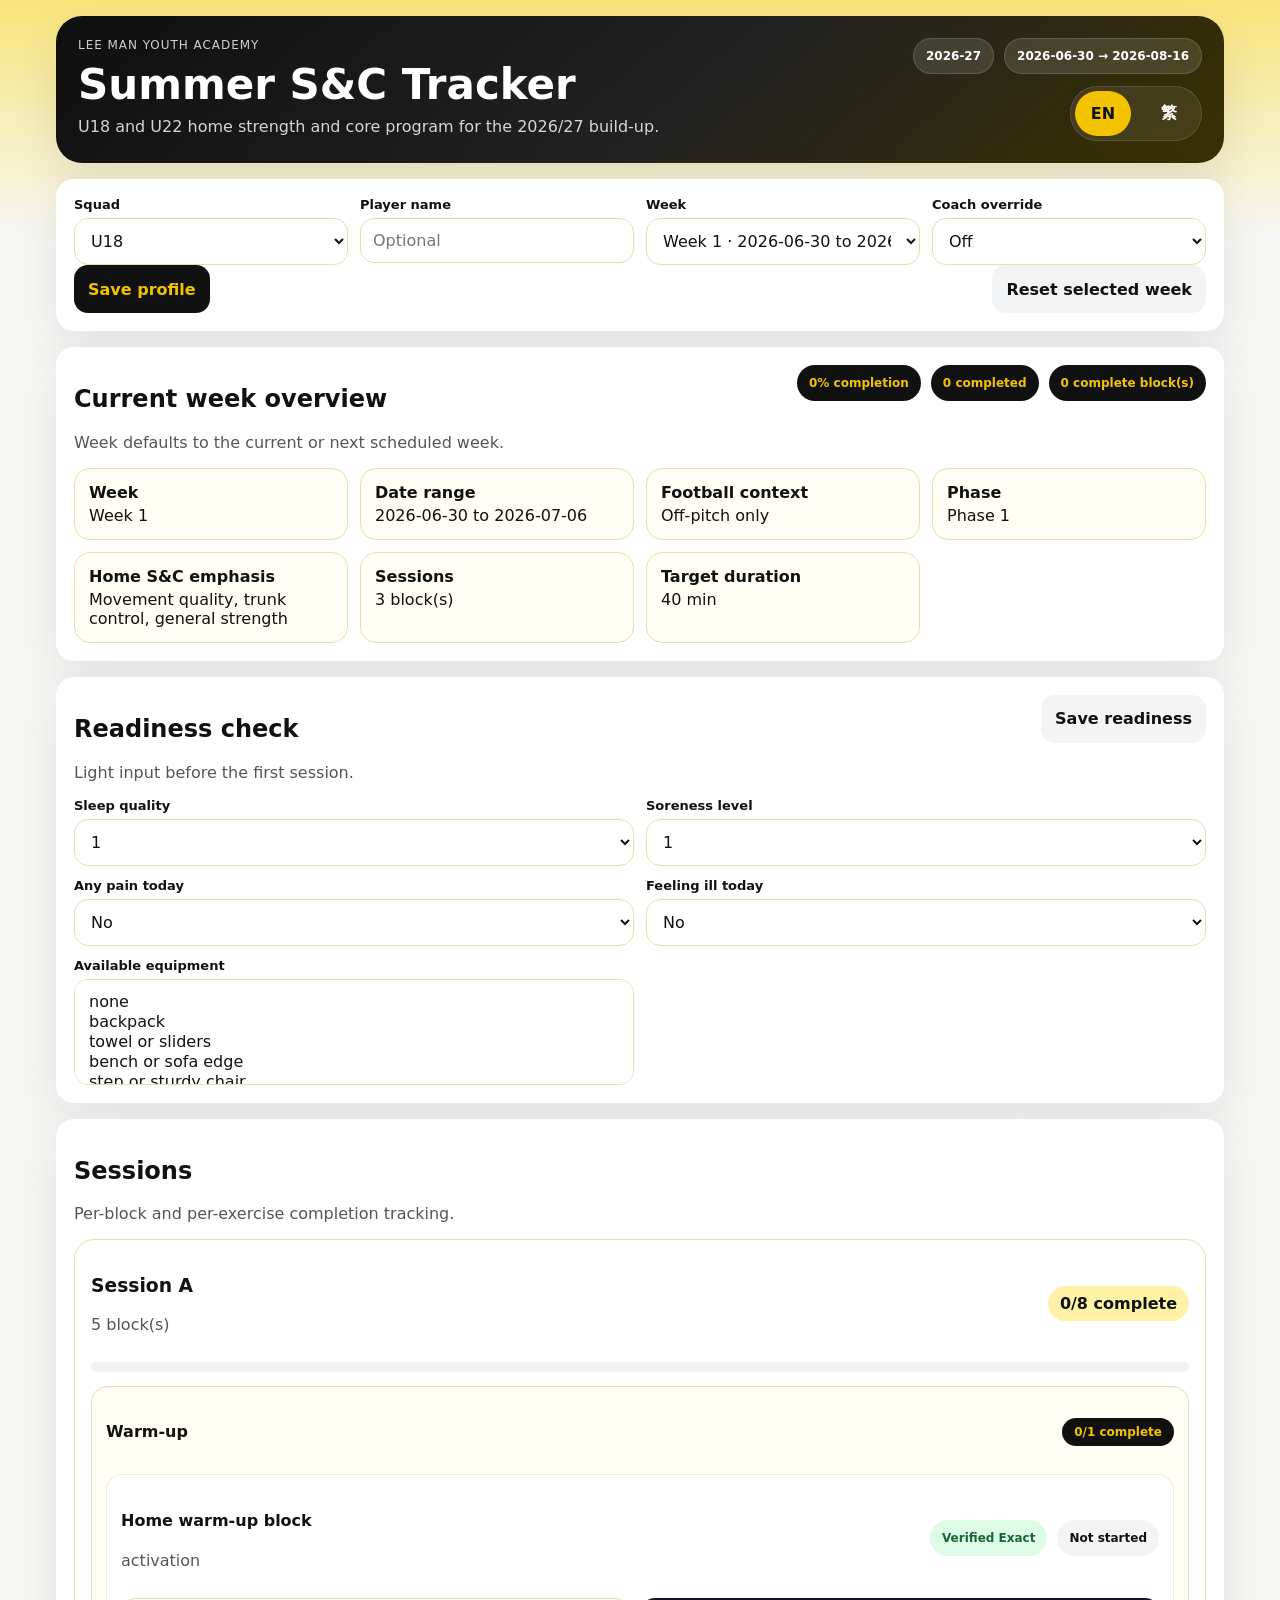
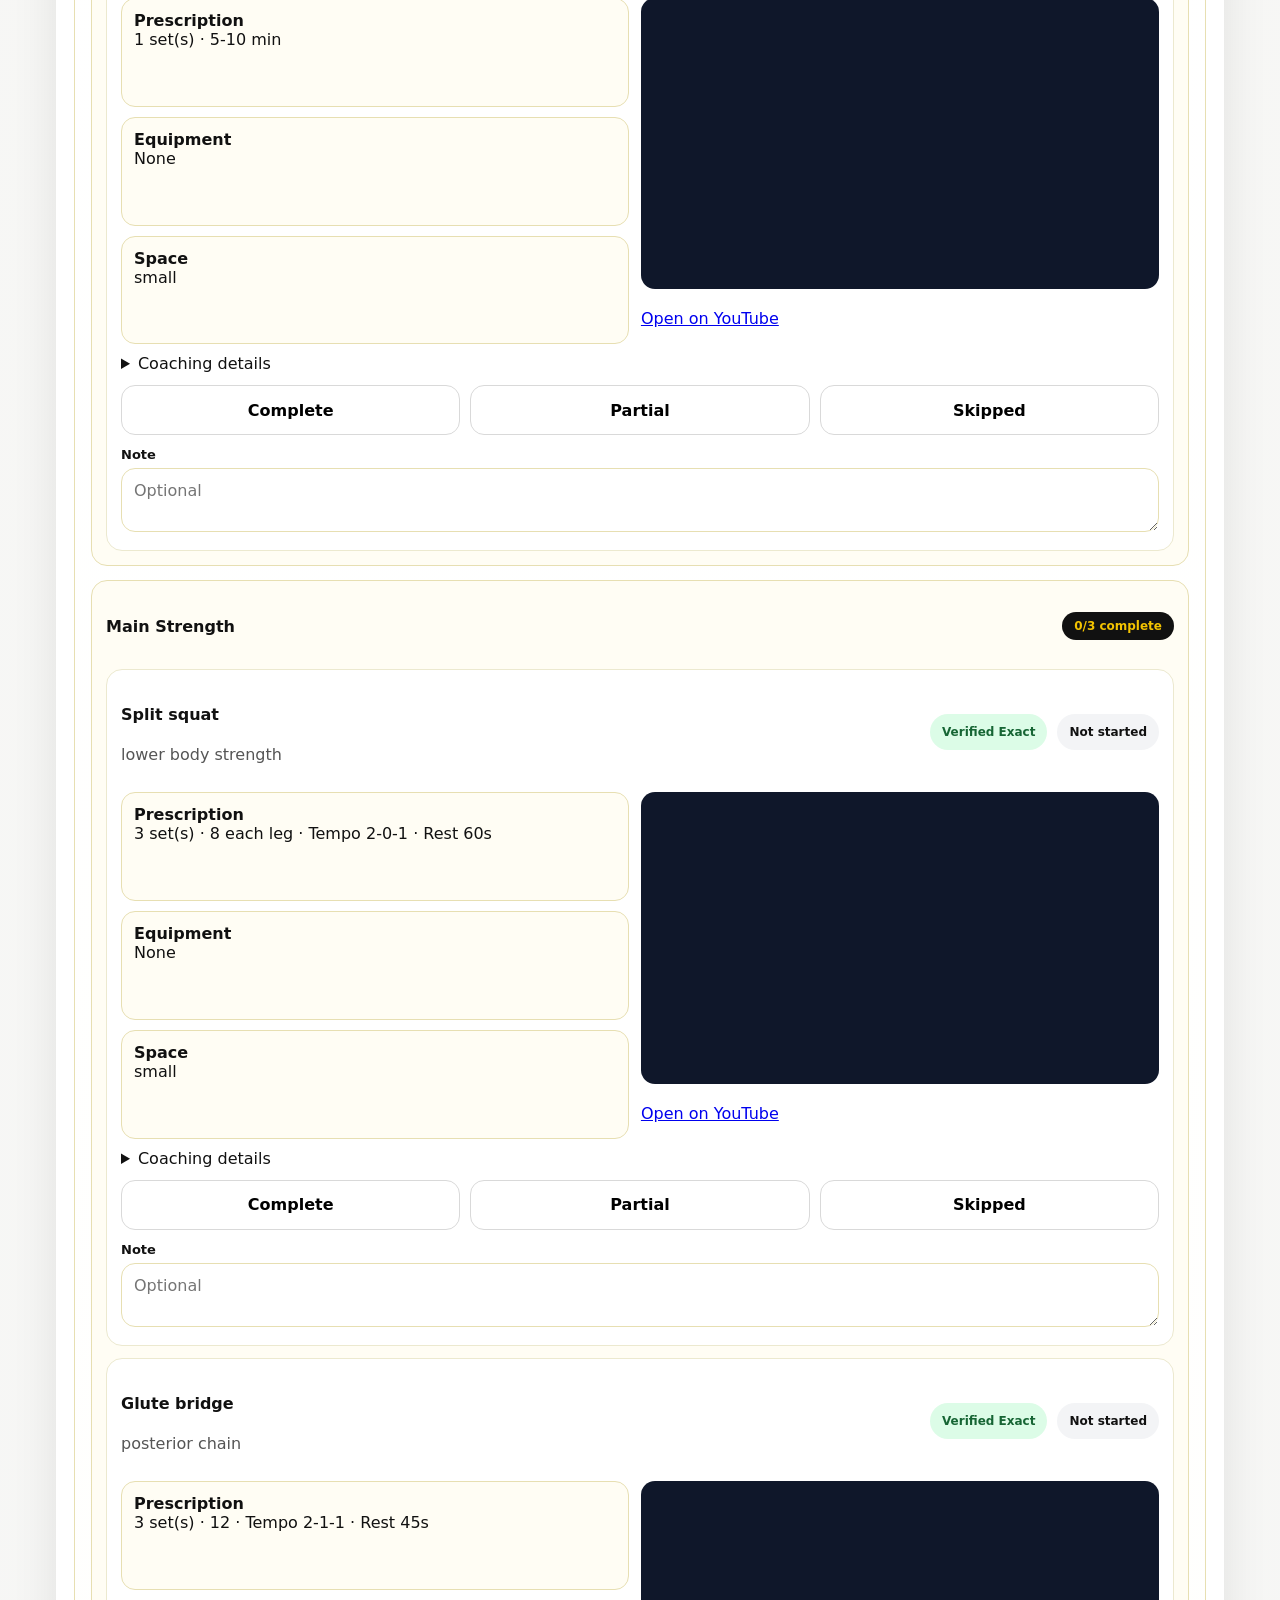
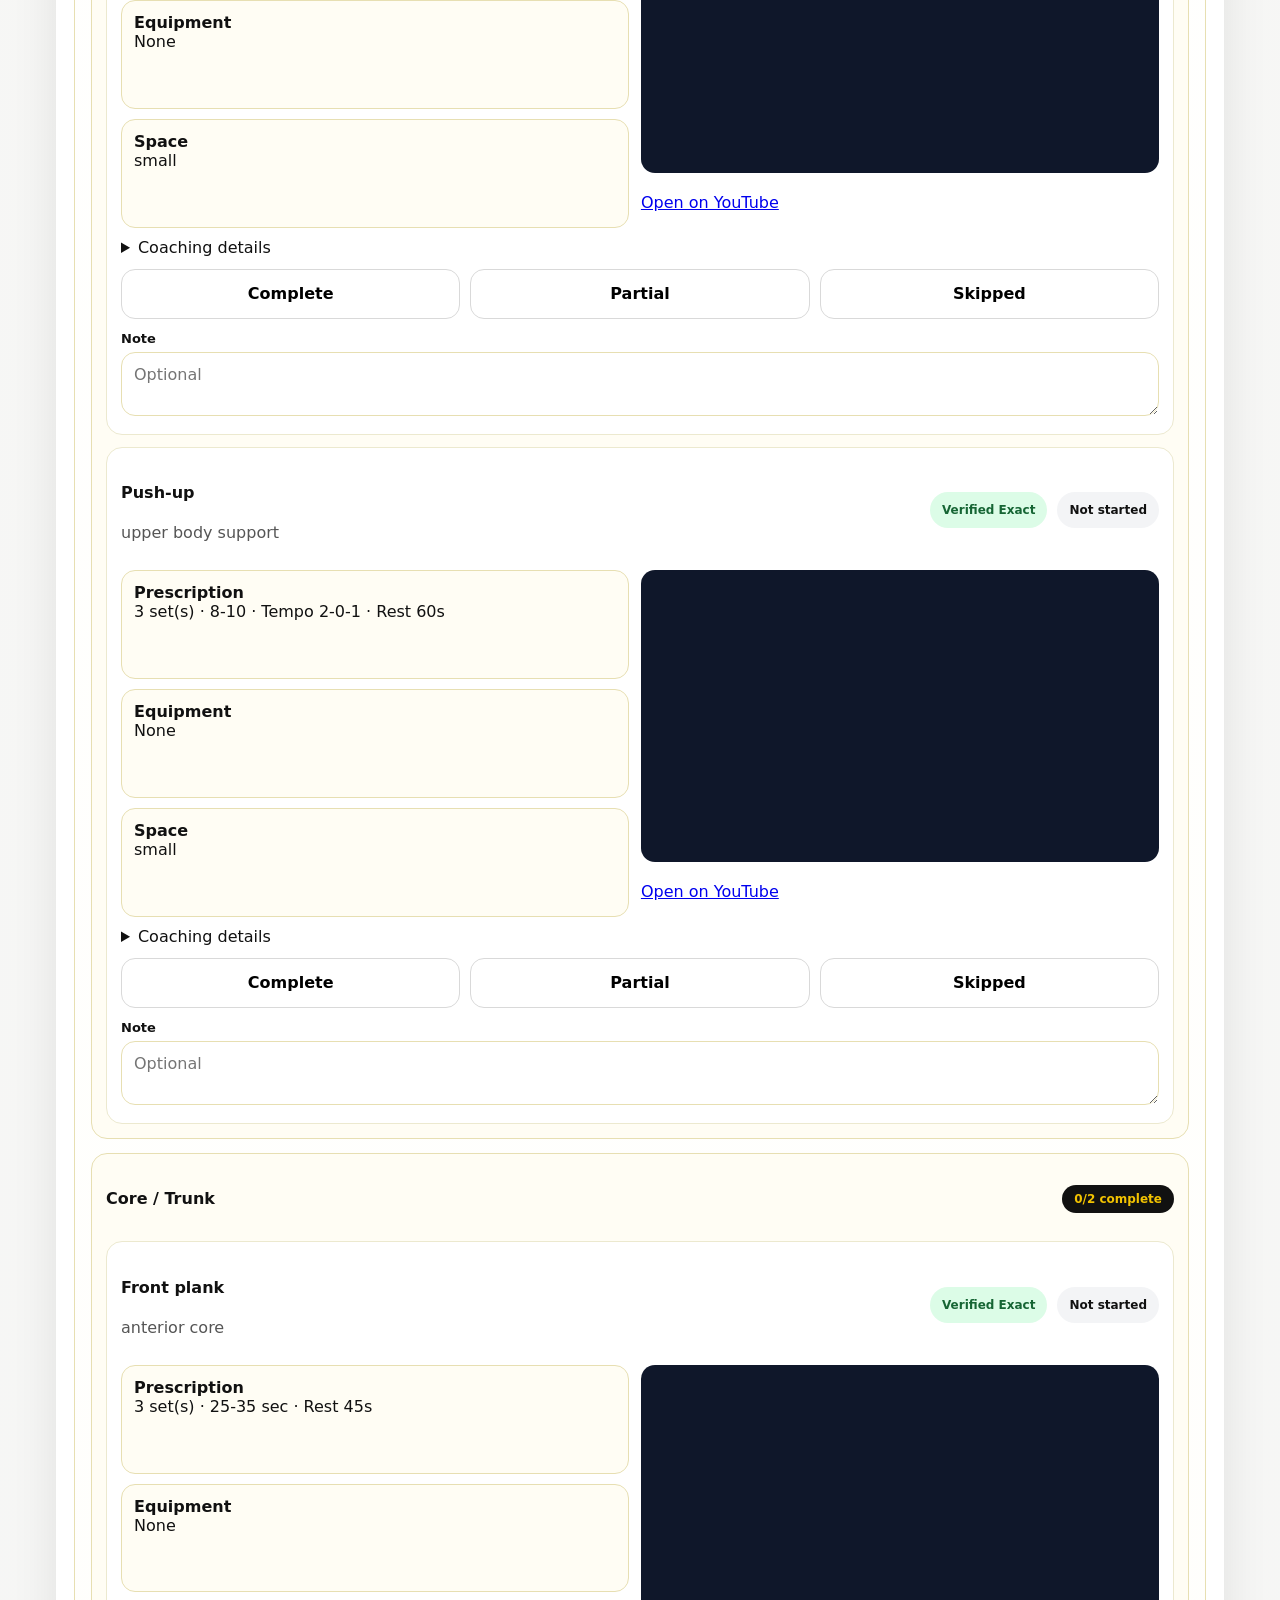
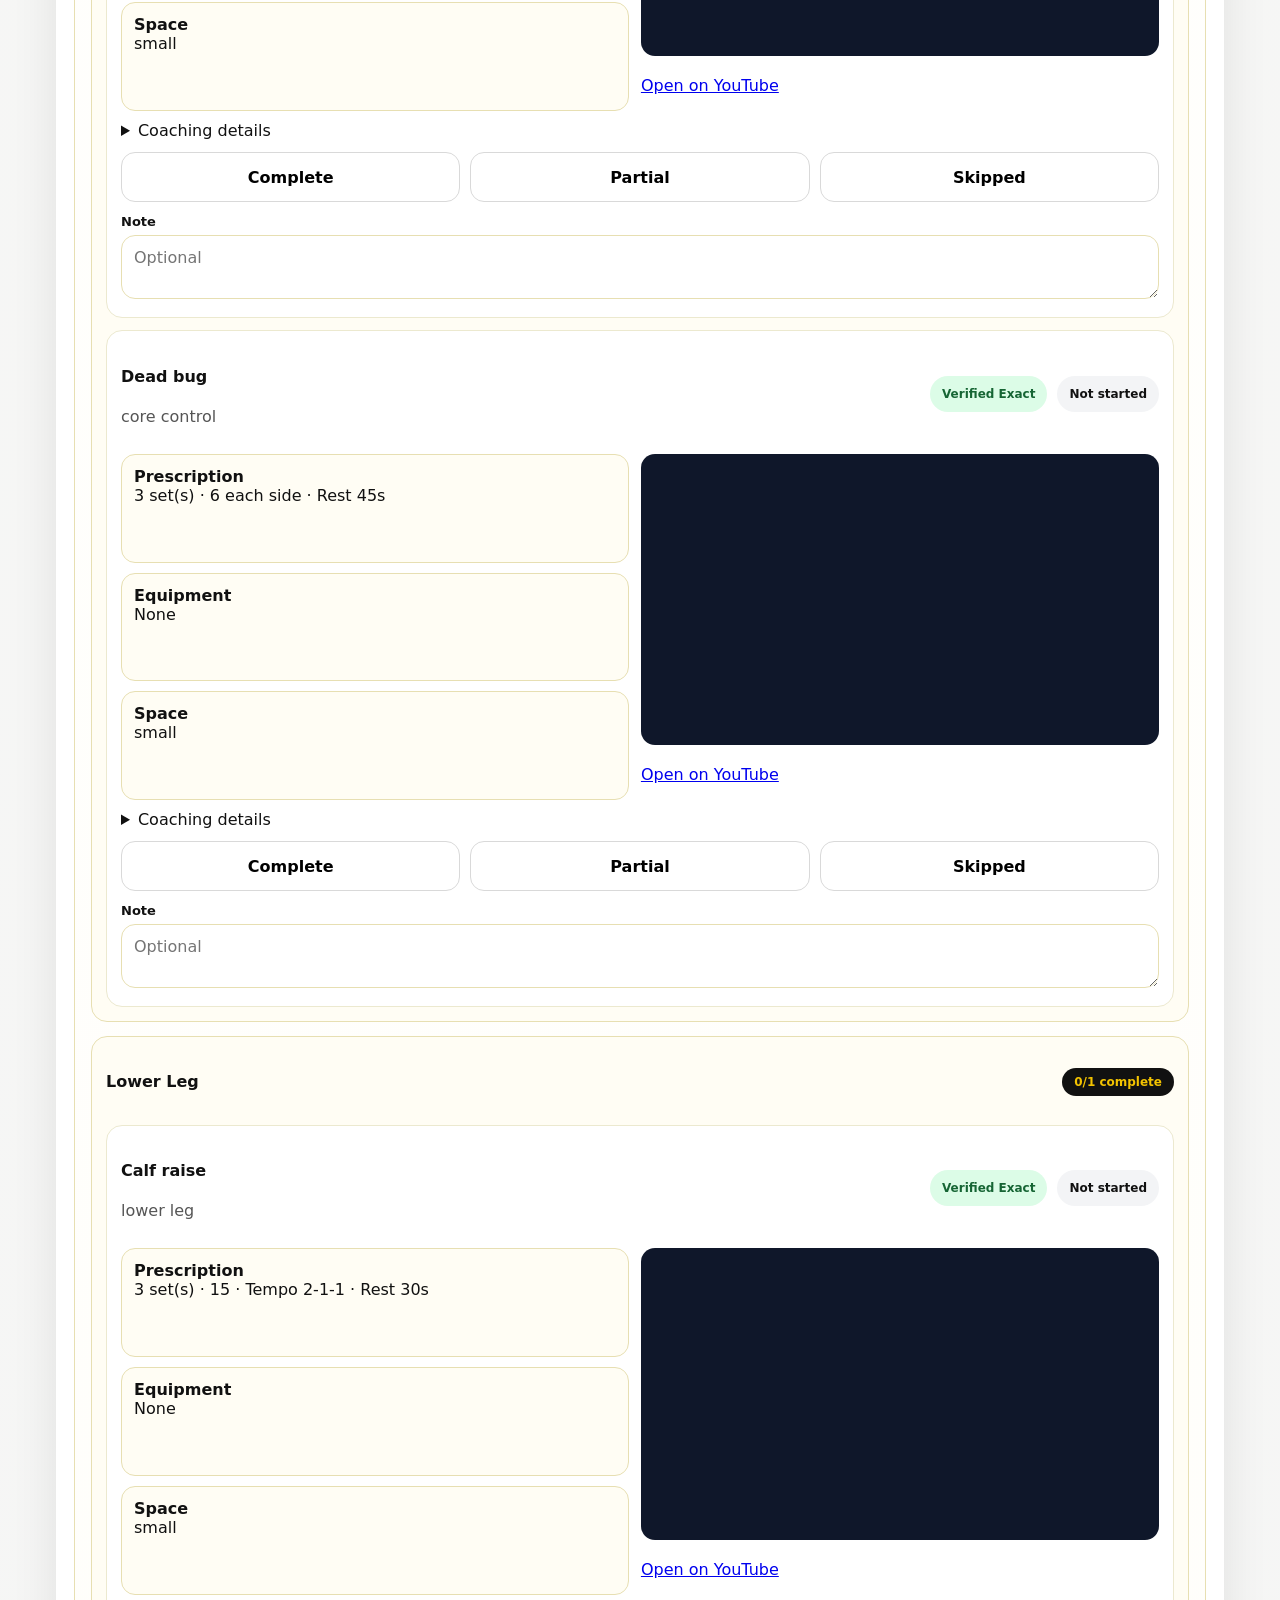
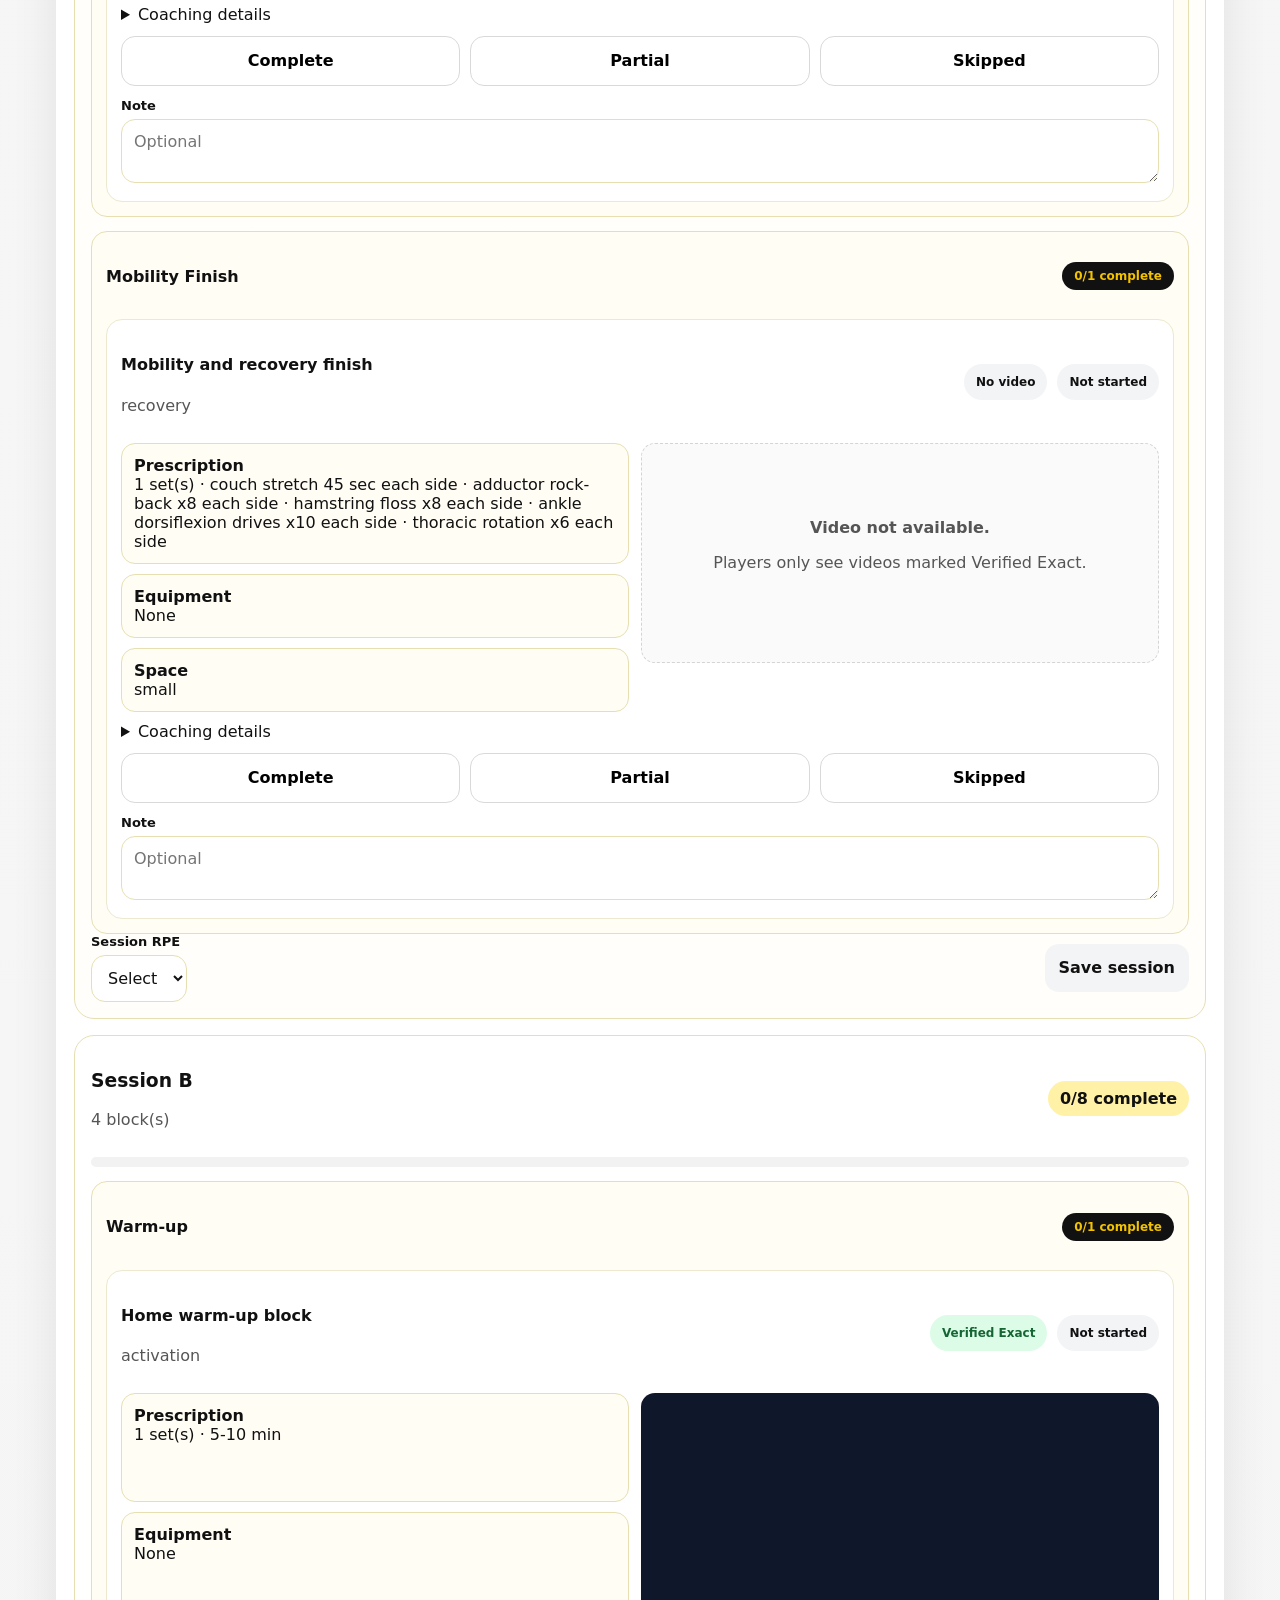
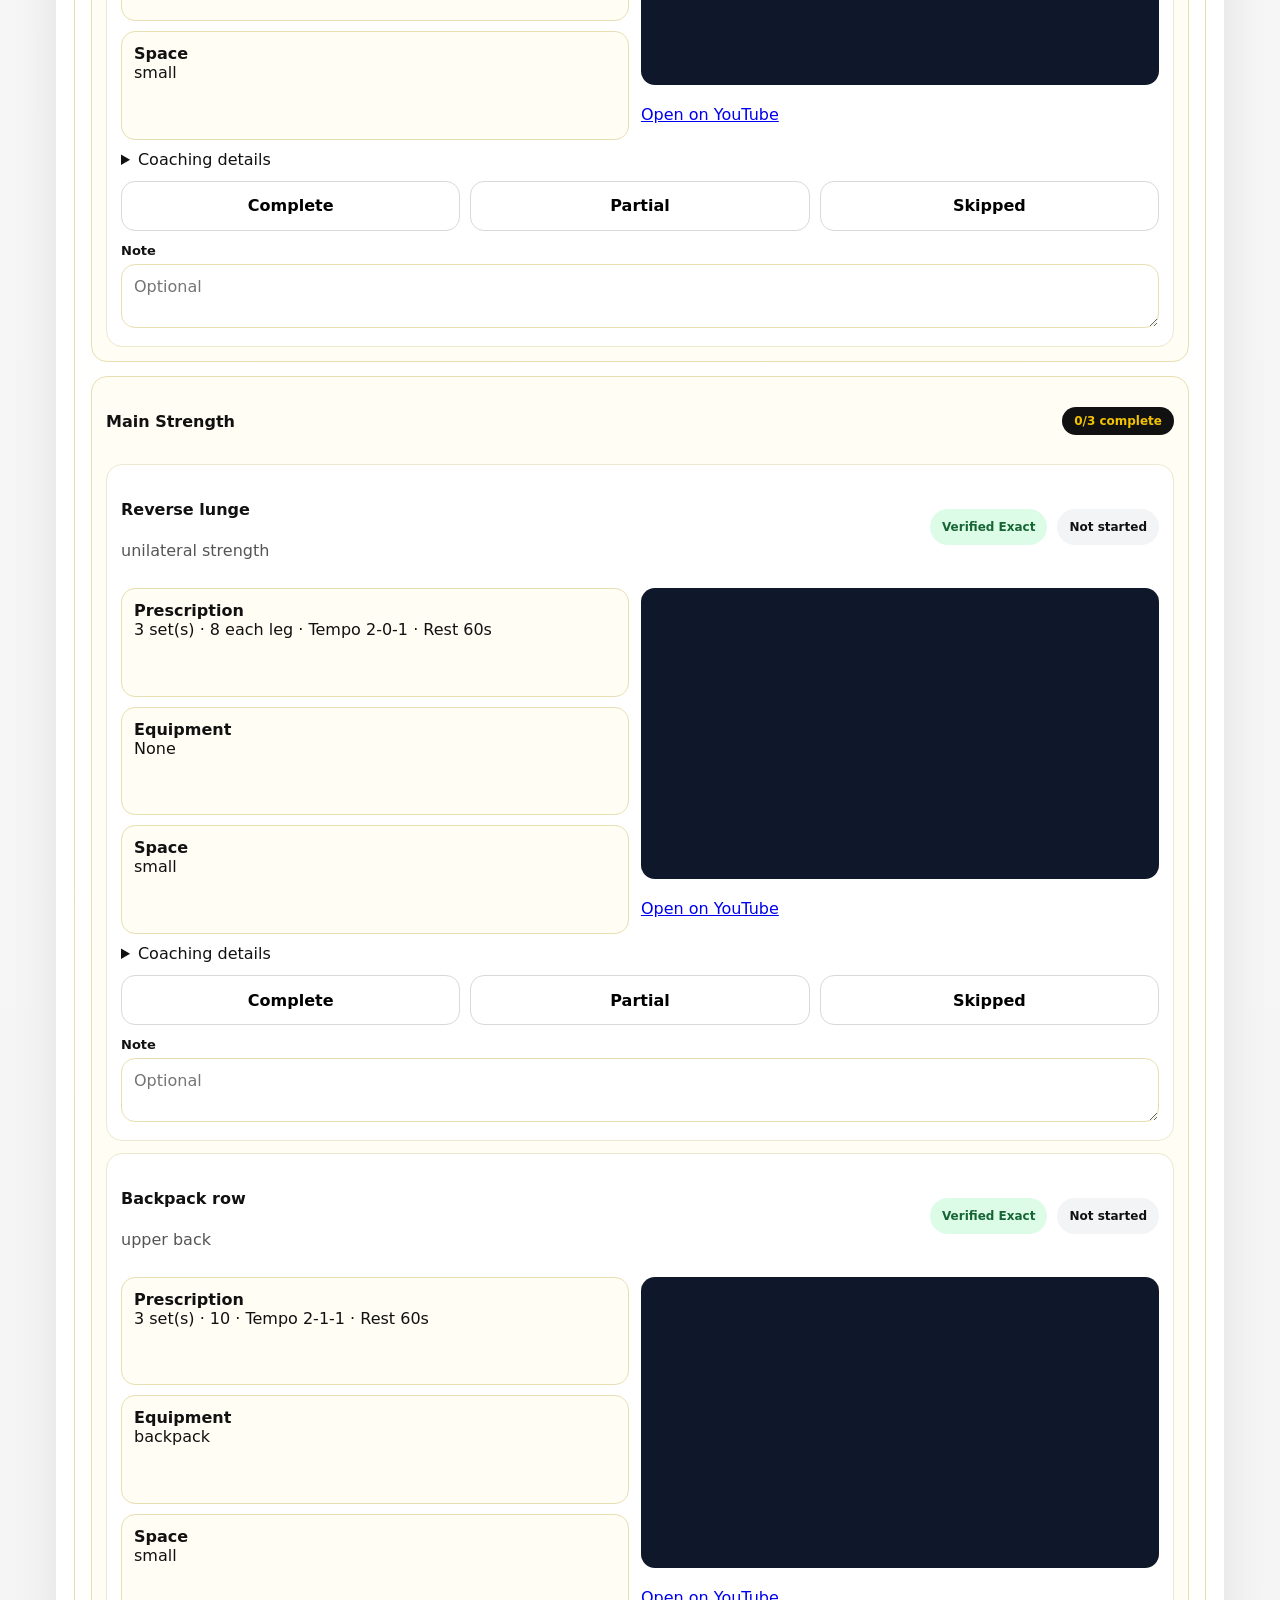
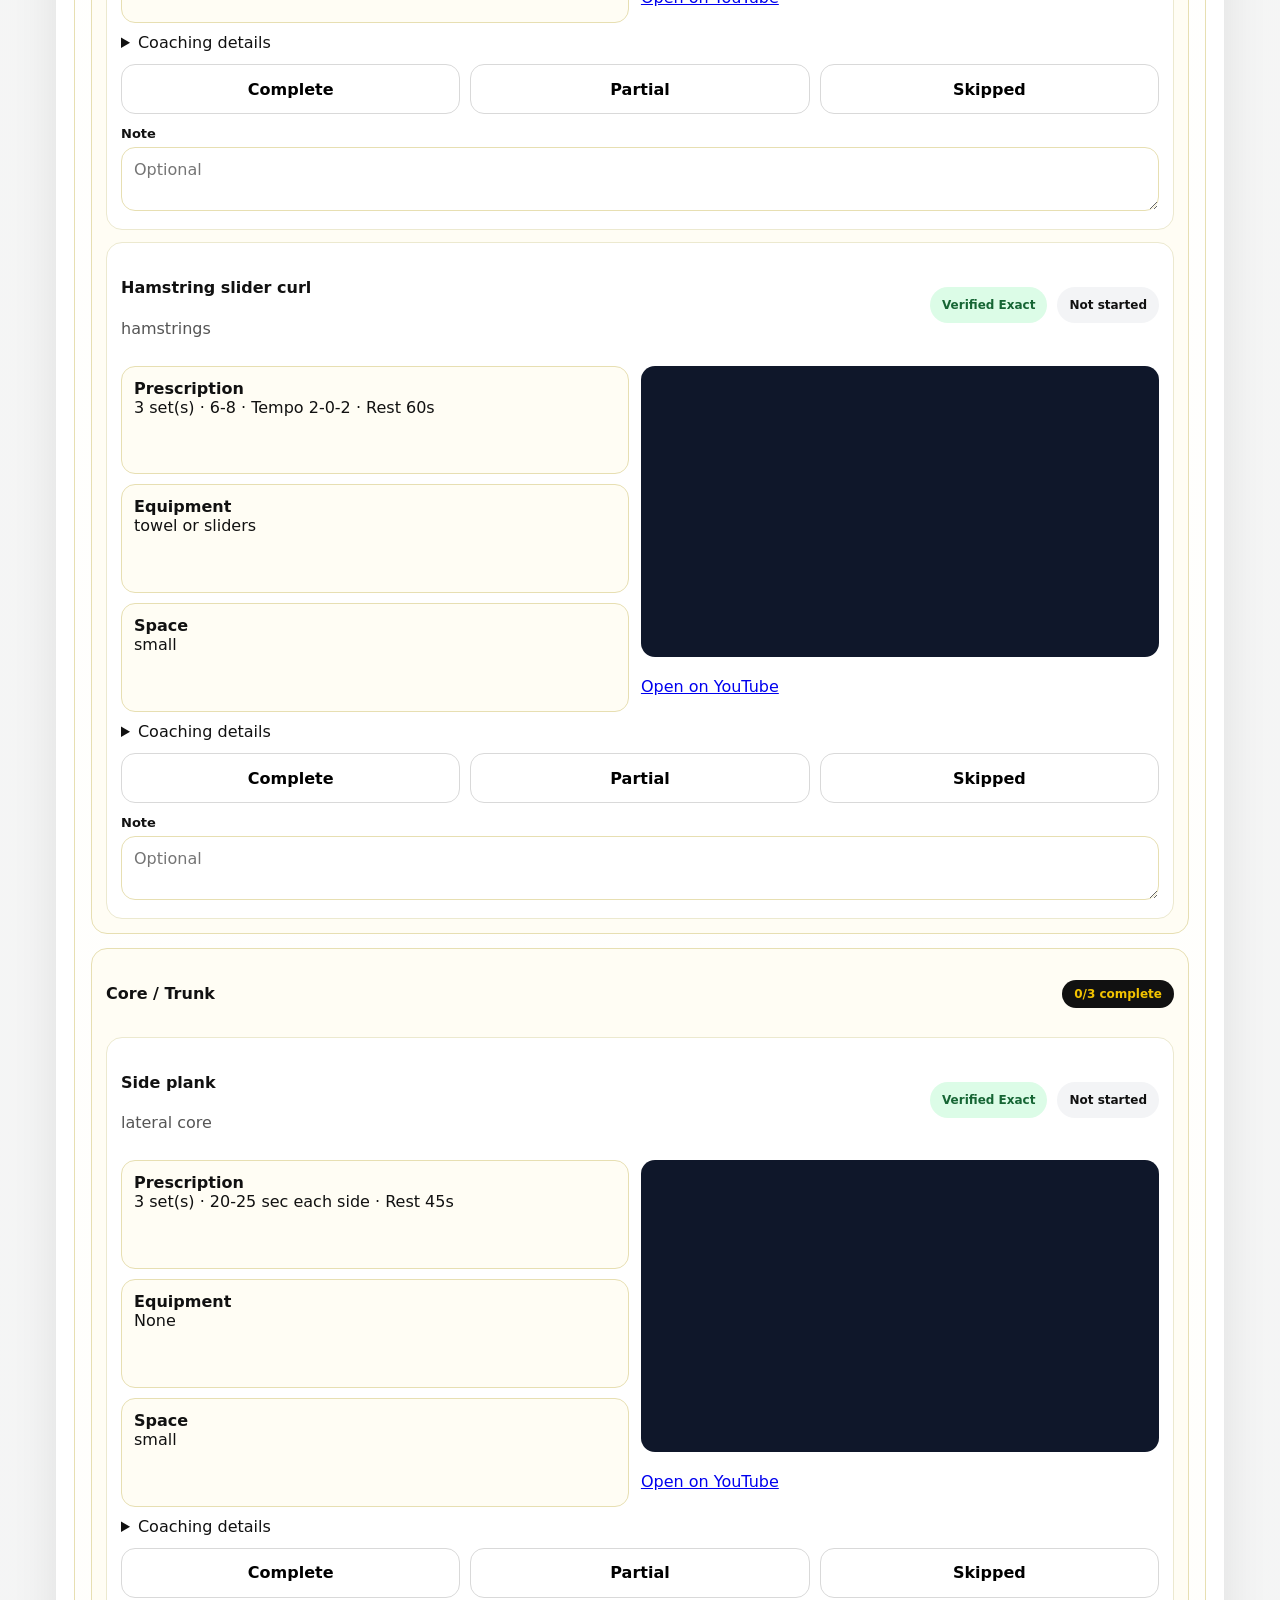
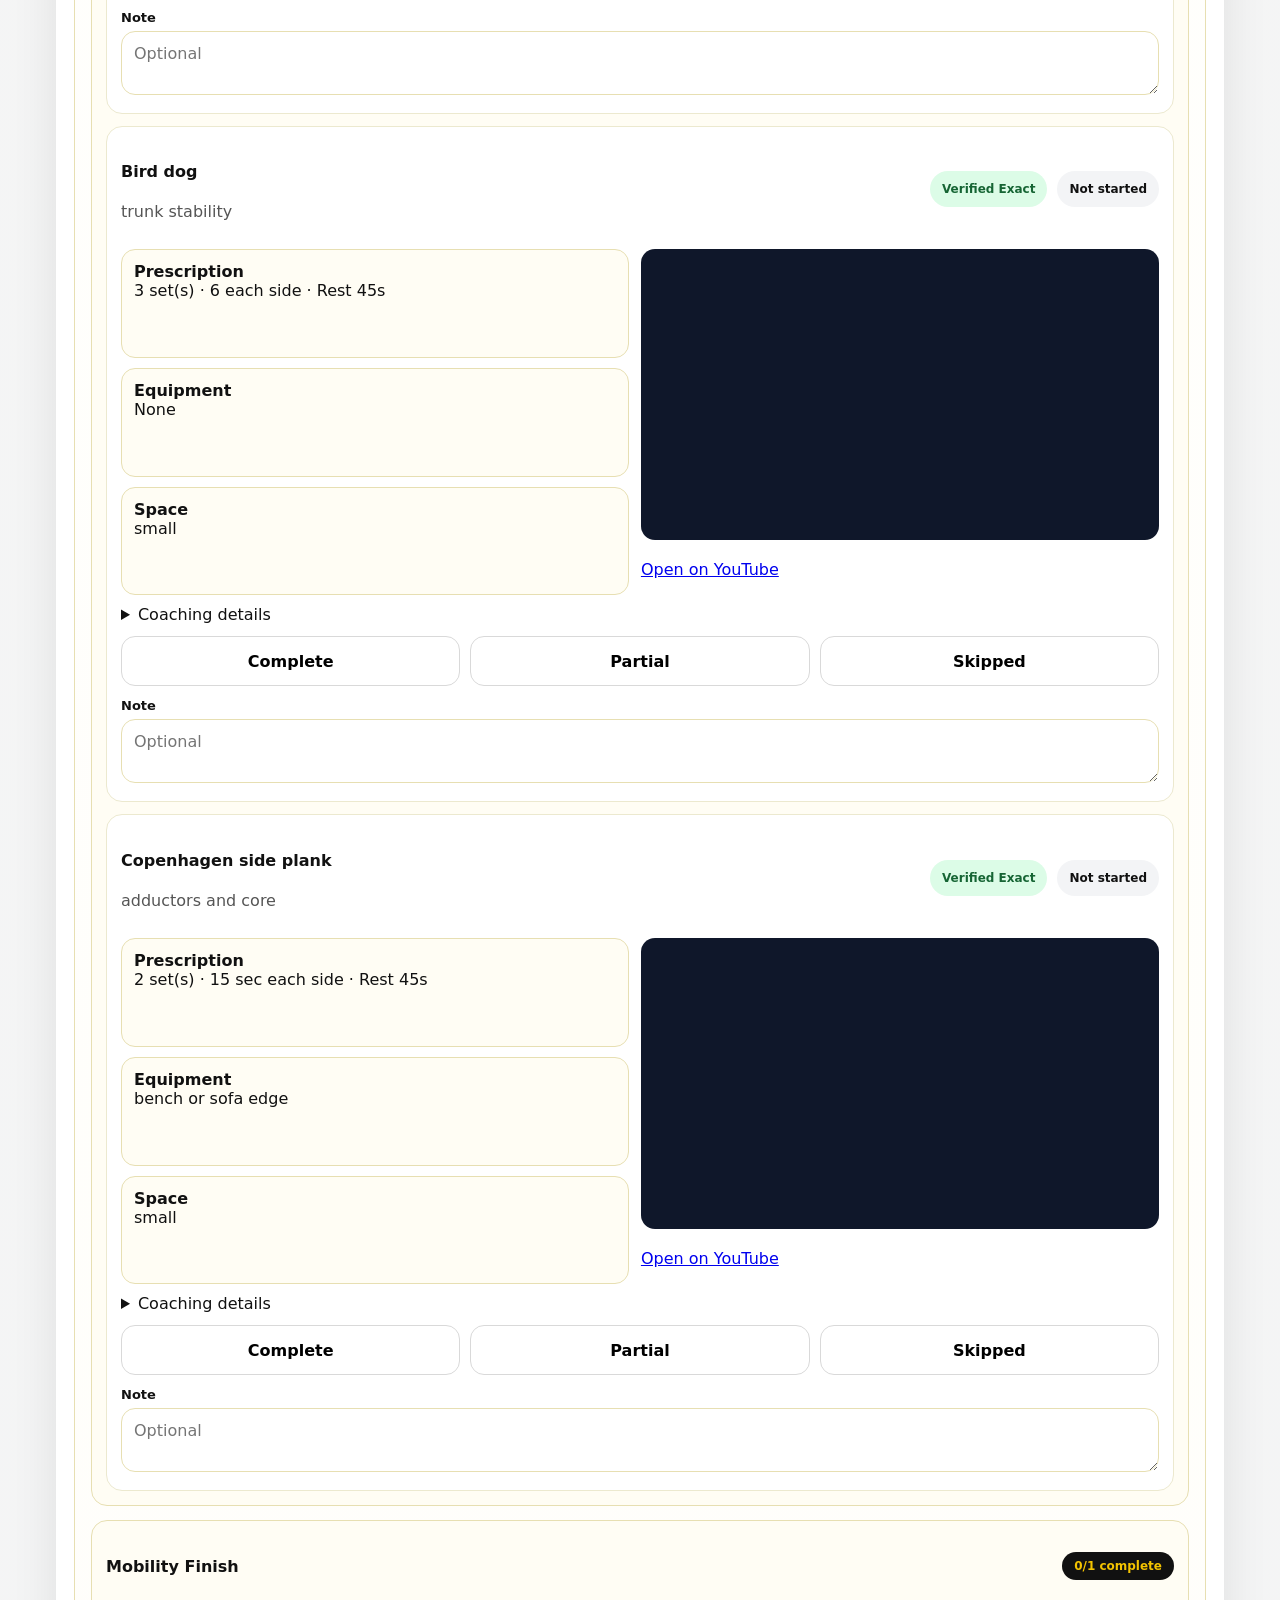
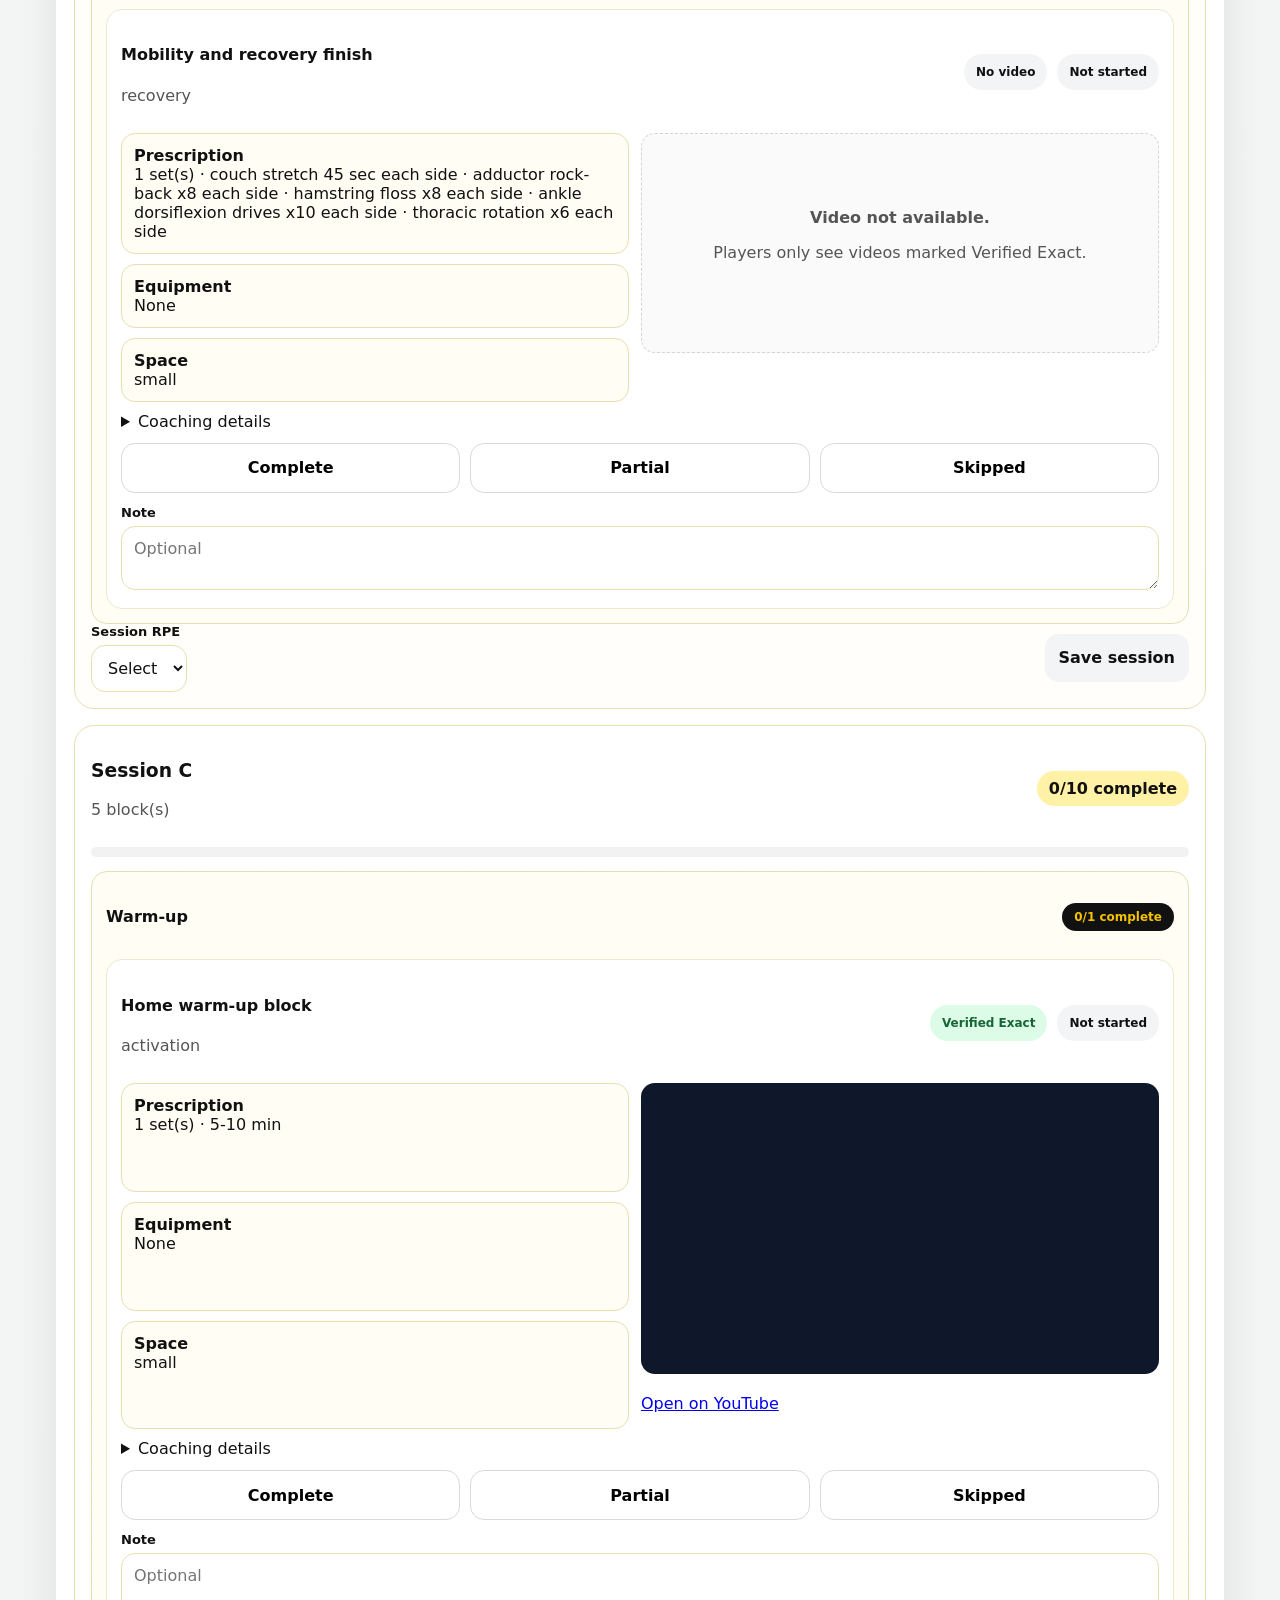
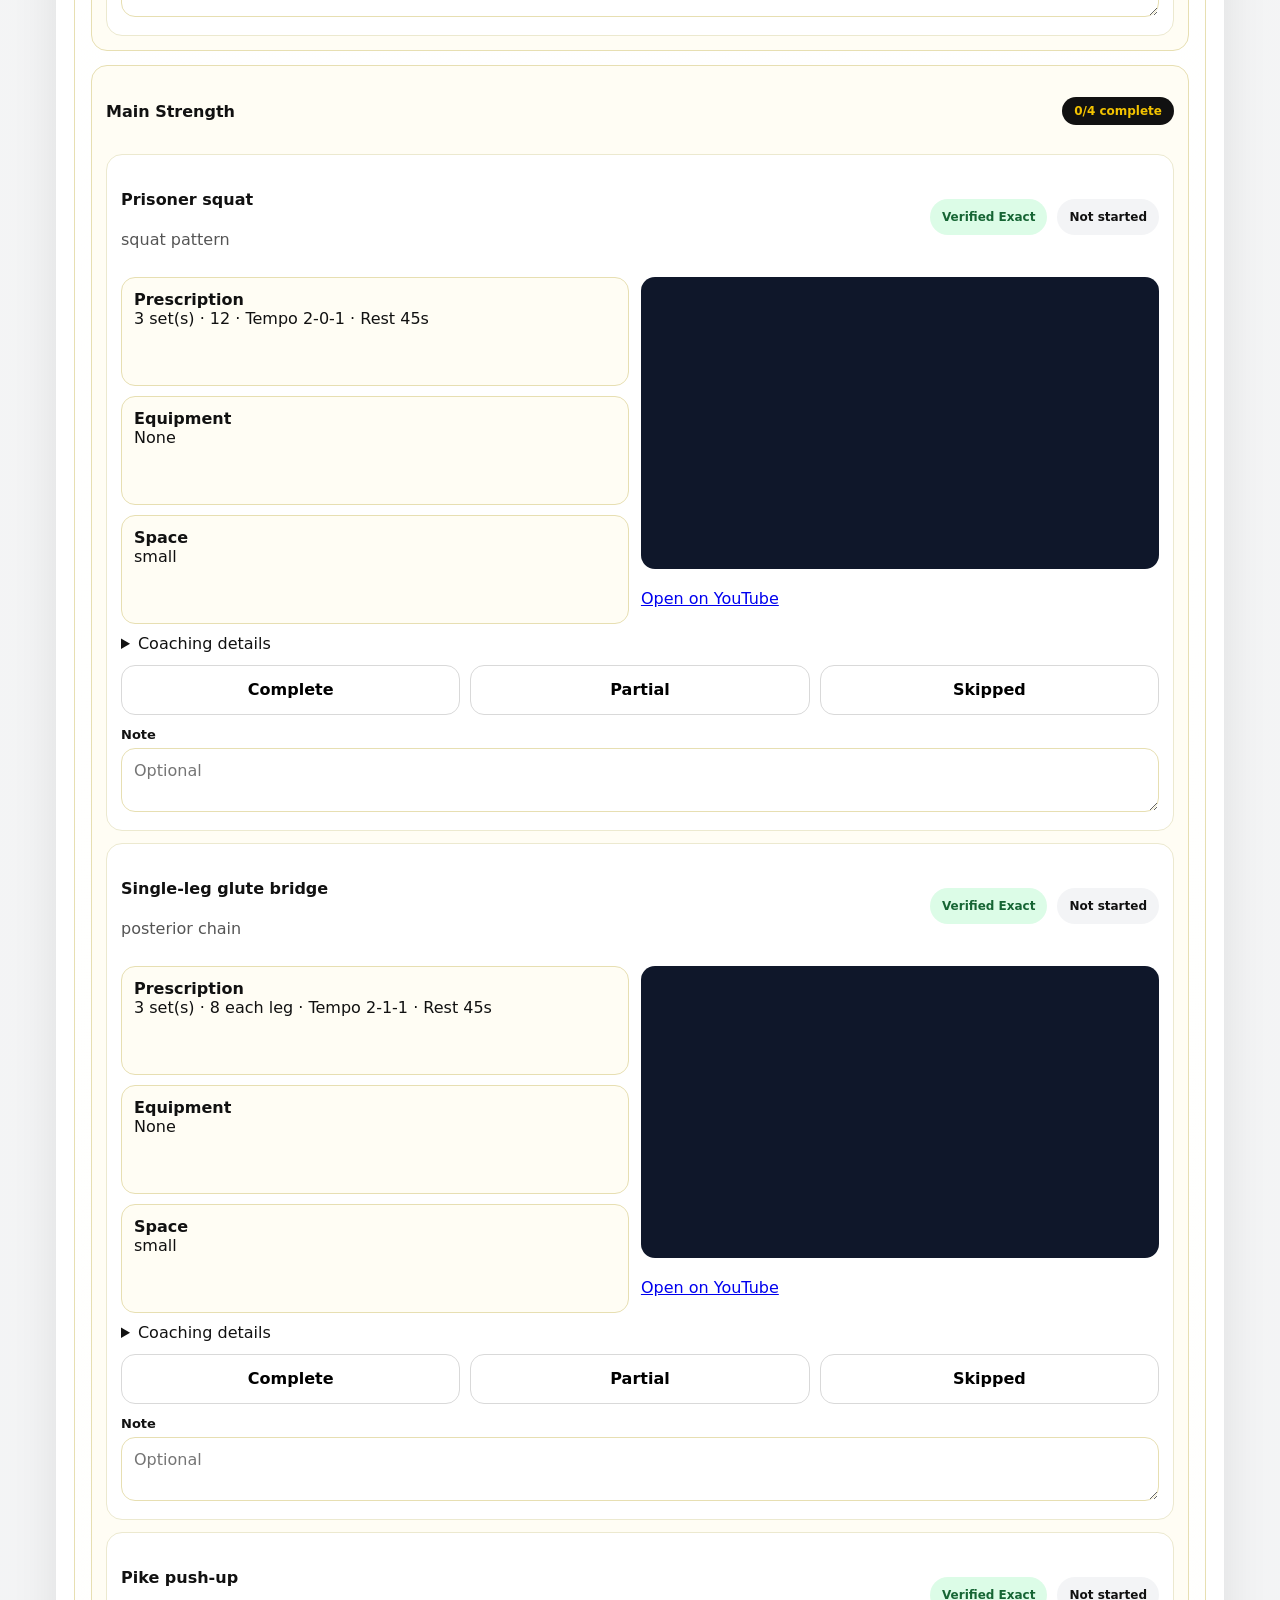
==== commit 40d78c1d: "Add files via upload" ====
--- a/index.html
+++ b/index.html
@@ -3,58 +3,162 @@
 <head>
   <meta charset="UTF-8" />
   <meta name="viewport" content="width=device-width, initial-scale=1.0" />
-  <title>Lee Man Summer S&C Tracker v3</title>
-  <link rel="preconnect" href="https://fonts.googleapis.com">
-  <link rel="preconnect" href="https://fonts.gstatic.com" crossorigin>
-  <link href="https://fonts.googleapis.com/css2?family=Inter:wght@400;500;600;700;800&family=Noto+Sans+TC:wght@400;500;700;800&display=swap" rel="stylesheet">
-  <style>
-    :root{--bg:#f7f6f2;--surface:#f9f8f5;--surface2:#fbfbf9;--offset:#edeae5;--text:#28251d;--muted:#67655f;--border:#d4d1ca;--primary:#01696f;--primary2:#006494;--highlight:#cedcd8;--shadow:0 10px 30px rgba(40,37,29,.08);--font:'Inter','Noto Sans TC',sans-serif}
-    [data-theme="dark"]{--bg:#171614;--surface:#1c1b19;--surface2:#201f1d;--offset:#22211f;--text:#cdccca;--muted:#9a9894;--border:#393836;--primary:#4f98a3;--primary2:#72a8d1;--highlight:#313b3b;--shadow:0 12px 36px rgba(0,0,0,.32)}
-    *{box-sizing:border-box} body{margin:0;font-family:var(--font);background:radial-gradient(circle at top right,var(--highlight),transparent 22%),var(--bg);color:var(--text)} button,input,select{font:inherit} a{color:var(--primary);text-decoration:none}
-    .shell{max-width:1320px;margin:auto;padding:16px}.top{display:flex;justify-content:space-between;gap:12px;flex-wrap:wrap;align-items:center;margin-bottom:20px}.brand{display:flex;gap:14px;align-items:center}.logo{width:46px;height:46px;border-radius:14px;background:linear-gradient(135deg,var(--primary),var(--primary2));display:grid;place-items:center;color:#fff;box-shadow:var(--shadow)} h1,h2,h3,h4,p{margin:0}.sub{color:var(--muted);margin-top:4px;font-size:.95rem}.actions{display:flex;gap:8px;flex-wrap:wrap}.btn{background:var(--surface);border:1px solid rgba(40,37,29,.12);color:var(--text);padding:.8rem 1rem;border-radius:999px;cursor:pointer}.btn.primary{background:var(--primary);color:#fff;border-color:transparent}
-    .hero{display:grid;grid-template-columns:1.2fr .95fr;gap:16px;margin-bottom:18px}.panel{background:color-mix(in srgb,var(--surface) 94%,transparent);border:1px solid rgba(40,37,29,.1);border-radius:20px;box-shadow:var(--shadow)}.heroCard,.controls,.section,.footer{padding:20px}.badge{display:inline-flex;background:var(--highlight);color:var(--primary);padding:.35rem .7rem;border-radius:999px;font-size:.78rem;font-weight:700;margin-bottom:10px}.heroTitle{font-size:clamp(2rem,3vw,3.2rem);line-height:.98;letter-spacing:-.03em;margin-bottom:12px}.heroText{color:var(--muted);max-width:62ch}.meta{display:grid;grid-template-columns:repeat(3,1fr);gap:10px;margin-top:16px}.metaItem{padding:14px;border-radius:14px;background:var(--surface2);border:1px solid rgba(40,37,29,.08)}.k{font-size:.78rem;letter-spacing:.08em;text-transform:uppercase;color:var(--muted)}.v{margin-top:4px;font-size:1.2rem;font-weight:800}
-    .grid2{display:grid;grid-template-columns:repeat(2,1fr);gap:10px}.field label{display:block;font-size:.78rem;letter-spacing:.08em;text-transform:uppercase;color:var(--muted);margin-bottom:8px}.field input,.field select{width:100%;padding:.95rem 1rem;border-radius:14px;border:1px solid rgba(40,37,29,.12);background:var(--surface2);color:var(--text)}.tip{margin-top:10px;color:var(--muted);font-size:.95rem}.bar{height:10px;background:var(--offset);border-radius:999px;overflow:hidden;margin-top:14px}.bar>span{display:block;height:100%;width:0;background:linear-gradient(90deg,var(--primary),var(--primary2))}
-    .stats{display:grid;grid-template-columns:repeat(4,1fr);gap:14px;margin-bottom:18px}.stat{padding:18px}.num{font-size:1.85rem;font-weight:800;margin-top:8px}.layout{display:grid;grid-template-columns:.92fr 1.78fr;gap:16px}.section h3{margin-bottom:12px;font-size:1.12rem}.weeks{display:grid;gap:8px}.week{width:100%;text-align:left;padding:14px;border-radius:14px;border:1px solid rgba(40,37,29,.08);background:var(--surface2);color:var(--text);cursor:pointer}.week.active{background:var(--highlight)}.week span{display:block;color:var(--muted);font-size:.92rem;margin-top:3px}
-    .list{margin:0;padding-left:18px;display:grid;gap:8px;color:var(--muted)}.session{padding:20px;border-top:1px solid var(--border)}.session:first-child{border-top:0}.sessionHead{display:flex;justify-content:space-between;gap:12px;align-items:flex-start;margin-bottom:14px}.sessionTitle{font-size:1.18rem}.exerciseList{display:grid;gap:12px}.exercise{display:grid;grid-template-columns:auto 1fr;gap:12px;padding:14px;border-radius:14px;background:var(--surface2);border:1px solid rgba(40,37,29,.08)}.exercise.done{background:color-mix(in srgb,var(--highlight) 68%,var(--surface2))}.exercise input{width:20px;height:20px;margin-top:2px;accent-color:var(--primary)}.pills{display:flex;gap:8px;flex-wrap:wrap;margin:8px 0}.pill{background:var(--offset);padding:.32rem .68rem;border-radius:999px;font-size:.8rem;color:var(--muted)}.videos{display:grid;grid-template-columns:repeat(auto-fit,minmax(220px,1fr));gap:10px;margin-top:10px}.videoCard{background:var(--surface);border:1px solid rgba(40,37,29,.08);border-radius:14px;overflow:hidden}.videoTitle{padding:.55rem .75rem;font-size:.88rem;color:var(--muted);border-bottom:1px solid rgba(40,37,29,.08)}.videoWrap{position:relative;padding-top:56.25%}.videoWrap iframe{position:absolute;inset:0;width:100%;height:100%;border:0}.footer{margin-top:16px;color:var(--muted)}
-    @media(max-width:980px){.hero,.layout{grid-template-columns:1fr}.stats,.meta,.grid2{grid-template-columns:repeat(2,1fr)}} @media(max-width:640px){.stats,.meta,.grid2{grid-template-columns:1fr}.heroCard,.controls,.section,.session,.footer{padding:16px}}
-  </style>
+  <title>Lee Man Summer S&C Tracker</title>
+  <link rel="stylesheet" href="styles.css" />
 </head>
 <body>
-<div class="shell">
-  <div class="top">
-    <div class="brand"><div class="logo"><svg width="24" height="24" viewBox="0 0 24 24" fill="none" stroke="currentColor" stroke-width="2"><path d="M5 18L10 6l4 8 5-10"/><path d="M4 19h16"/></svg></div><div><h1 id="title"></h1><p class="sub" id="subtitle"></p></div></div>
-    <div class="actions"><button class="btn" id="lang"></button><button class="btn" id="theme">🌙</button><button class="btn" id="resetWeek"></button><button class="btn primary" id="resetAll"></button></div>
+  <div class="app-shell">
+    <header class="hero">
+      <div class="hero-copy">
+        <p class="eyebrow" data-i18n="academy">Lee Man Youth Academy</p>
+        <h1 data-i18n="title">Summer S&C Tracker</h1>
+        <p class="subtitle" data-i18n="subtitle">U18 and U22 home strength and core program for the 2026/27 build-up.</p>
+      </div>
+      <div class="hero-actions">
+        <div class="hero-meta">
+          <span class="pill" id="programSeason">Season</span>
+          <span class="pill" id="programDates">Dates</span>
+        </div>
+        <div class="lang-toggle" role="tablist" aria-label="Language toggle">
+          <button class="lang-btn active" data-lang="en" type="button">EN</button>
+          <button class="lang-btn" data-lang="zh" type="button">繁</button>
+        </div>
+      </div>
+    </header>
+
+    <section class="panel controls-panel">
+      <div class="controls-grid compact-grid">
+        <label>
+          <span data-i18n="squad">Squad</span>
+          <select id="squadSelect"></select>
+        </label>
+        <label>
+          <span data-i18n="playerName">Player name</span>
+          <input id="playerName" type="text" placeholder="Optional" />
+        </label>
+        <label>
+          <span data-i18n="week">Week</span>
+          <select id="weekSelect"></select>
+        </label>
+        <label>
+          <span data-i18n="coachOverride">Coach override</span>
+          <select id="overrideSelect">
+            <option value="false" selected>Off</option>
+            <option value="true">On</option>
+          </select>
+        </label>
+      </div>
+      <div class="controls-actions">
+        <button id="saveIdentityBtn" class="primary" data-i18n="saveProfile">Save profile</button>
+        <button id="resetWeekBtn" class="secondary" data-i18n="resetWeek">Reset selected week</button>
+      </div>
+    </section>
+
+    <section class="panel top-summary-panel">
+      <div class="panel-head stacked-mobile">
+        <div>
+          <h2 data-i18n="currentWeekOverview">Current week overview</h2>
+          <p class="muted" data-i18n="weekOverviewSub">Week defaults to the current or next scheduled week.</p>
+        </div>
+        <div class="summary-chip-wrap" id="topProgressChips"></div>
+      </div>
+      <div id="weekOverview" class="overview-grid"></div>
+    </section>
+
+    <section class="panel">
+      <div class="panel-head stacked-mobile">
+        <div>
+          <h2 data-i18n="readinessCheck">Readiness check</h2>
+          <p class="muted" data-i18n="readinessSub">Light input before the first session.</p>
+        </div>
+        <button id="saveReadinessBtn" class="secondary" data-i18n="saveReadiness">Save readiness</button>
+      </div>
+      <form id="readinessForm" class="readiness-quick-grid"></form>
+      <div id="readinessAlert" class="alert hidden"></div>
+    </section>
+
+    <section class="panel">
+      <div class="panel-head stacked-mobile">
+        <div>
+          <h2 data-i18n="sessions">Sessions</h2>
+          <p class="muted" data-i18n="sessionsSub">Per-block and per-exercise completion tracking.</p>
+        </div>
+      </div>
+      <div id="sessionsContainer" class="sessions-stack"></div>
+    </section>
   </div>
-  <section class="hero">
-    <div class="panel heroCard"><div class="badge" id="heroBadge"></div><h2 class="heroTitle" id="heroTitle"></h2><p class="heroText" id="heroText"></p><div class="meta"><div class="metaItem"><div class="k" id="m1k"></div><div class="v" id="m1v"></div></div><div class="metaItem"><div class="k" id="m2k"></div><div class="v" id="m2v"></div></div><div class="metaItem"><div class="k" id="m3k"></div><div class="v" id="m3v"></div></div></div></div>
-    <div class="panel controls"><div class="grid2"><div class="field"><label id="squadLabel" for="squad"></label><select id="squad"><option>U18</option><option>U22</option></select></div><div class="field"><label id="nameLabel" for="playerName"></label><input id="playerName" type="text"></div></div><p class="tip" id="tip"></p><div class="bar"><span id="bar"></span></div></div>
-  </section>
-  <section class="stats"><div class="panel stat"><div class="k" id="s1k"></div><div class="num" id="overall"></div></div><div class="panel stat"><div class="k" id="s2k"></div><div class="num" id="weekNum"></div></div><div class="panel stat"><div class="k" id="s3k"></div><div class="num" id="doneCount"></div></div><div class="panel stat"><div class="k" id="s4k"></div><div class="num" id="structure"></div></div></section>
-  <section class="layout">
-    <aside style="display:grid;gap:16px"><div class="panel section"><h3 id="weeksHeader"></h3><div class="weeks" id="weeks"></div></div><div class="panel section"><h3 id="warmHeader"></h3><ul class="list" id="warmList"></ul></div><div class="panel section"><h3 id="ruleHeader"></h3><ul class="list" id="ruleList"></ul></div><div class="panel section"><h3 id="mobHeader"></h3><ul class="list" id="mobList"></ul></div></aside>
-    <main><div class="panel" id="sessions"></div><div class="panel footer" id="footer"></div></main>
-  </section>
-</div>
-<script>
-const videos={fifaPlaylist:['FIFA 11+ Playlist','https://www.youtube.com/embed/videoseries?list=PLWrJzdUX9i5ywhgsDGJcrLiZYoltVmn_h'],fifaRun:['FIFA 11+ Running','https://www.youtube.com/embed/pK5jcQalrSs'],fifaPlank:['FIFA 11+ Bench / Plank','https://www.youtube.com/embed/gf-XEapqXPU'],splitSquat:['Split Squat','https://www.youtube.com/embed/zCsZwLeXrCg'],splitSquatAlt:['Split Squat Guide','https://www.youtube.com/embed/SGHnCftrZkA'],hamSlider:['Hamstring Slider Curl','https://www.youtube.com/embed/HAQpsaX3s2o'],hamSliderAlt:['Slider Curl Alt','https://www.youtube.com/embed/p-V7uBUHeLc'],nordic:['Nordic Hamstring','https://www.youtube.com/embed/8t2gEoXKm_Q'],coreBasics:['Core Basics','https://www.youtube.com/embed/-Mb4yguhNEw'],singleLegBridge:['Single-Leg Glute Bridge','https://www.youtube.com/embed/b1zTCyGJXCQ'],worldsGreatest:['Inchworm + World\'s Greatest Stretch','https://www.youtube.com/embed/O5pKqyMKPh8'],reverseLunge:['Reverse Lunge','https://www.youtube.com/embed/Vns8_kYBrc8'],prisonerLunge:['Prisoner Reverse Lunge','https://www.youtube.com/embed/GXpl_69wi4I'],prisonerSquat:['Air / Prisoner Squat','https://www.youtube.com/embed/EB0vMFPpnjA'],pikePushup:['Pike Push-Up','https://www.youtube.com/embed/3r3tvRF1tVA'],copenhagen:['Copenhagen Plank','https://www.youtube.com/embed/TGA_mHHK4vU'],bearCrawl:['Bear Crawl Variations','https://www.youtube.com/embed/CSNZK3e4t9Q'],mobility5:['Soccer Hip Mobility 5 min','https://www.youtube.com/embed/5NN9SuYO2YU'],mobility10:['10 Minute Soccer Mobility','https://www.youtube.com/embed/sDPClC7NvlY']};
-const t={en:{title:'Lee Man Summer S&C Tracker',subtitle:'Bilingual home strength and conditioning planner for U18 and U22 players',heroBadge:'Summer 2026 · Home Block',heroTitle:'Train well at home. Return stronger for pre-season.',heroText:'This tool helps players follow the Lee Man summer S&C block, track weekly completion, and watch embedded reference videos in English and Traditional Chinese.',m1k:'Phases',m1v:'3 phases',m2k:'Focus',m2v:'Core + Strength',m3k:'Equipment',m3v:'Minimal / At home',squad:'Squad',name:'Player name',tip:'Tip: U18 should usually use the lower end of the rep range; U22 can use the higher end or one extra set on the main strength work.',s1:'Overall completion',s2:'Current week',s3:'Completed exercises',s4:'Weekly structure',weeks:'Weeks',warm:'Warm-up every session',rules:'Player rules',mob:'Mobility considerations',resetWeek:'Reset week',resetAll:'Reset all',footer:'This is a player-facing tracker for home compliance. For pain, injury symptoms, or unusual fatigue, players should report to coaching or medical staff rather than forcing completion.',cue:'Cue',structure:'Structure',phase:'Phase',note:'Team context',complete:'Complete',warmItems:['60 sec jog on the spot','20 sec high knees','20 sec heel flicks','20 sec lateral shuffle each way','6 reps each side world’s greatest stretch','8 reps each side hip opener','10 inchworms','2 x 20 sec front plank','2 x 20 sec pogo hops'],ruleItems:['Use controlled tempo: 2-3 seconds down, controlled up.','Leave 1-3 reps in reserve on most sets; do not chase failure.','Rest 45-75 sec on core/accessory work, 75-120 sec on main leg work.','If pain appears, stop and report instead of forcing the exercise.','Mark each exercise only after all sets are completed properly.'],mobItems:['Add 5-10 minutes of hip, ankle, and T-spine mobility 2-3 times per week.','Use the recovery day to restore range rather than create fatigue.','Players with tight groins, hamstrings, or ankles should add an extra short mobility block after football training.','Mobility should support positions needed for squatting, lunging, sprinting, and changing direction.'],weeksData:[['w1','Week 1','30 Jun-5 Jul','Phase 1','Off-pitch only','A / B / C'],['w2','Week 2','6 Jul-12 Jul','Phase 1','Pitch resumes once from 8 Jul','A / B / C'],['w3','Week 3','13 Jul-19 Jul','Phase 2','1 pitch session per week','A / B / C'],['w4','Week 4','20 Jul-26 Jul','Phase 2','Highest home loading week','A / B / C'],['w5','Week 5','27 Jul-2 Aug','Phase 3','2 pitch sessions per week begin','A / B / Recovery'],['w6','Week 6','3 Aug-9 Aug','Phase 3','Maintain around football load','A / C / Recovery'],['w7','Week 7','10 Aug-16 Aug','Phase 3','Taper slightly before fuller preseason load','B / C / Recovery']]},zh:{title:'理文暑期體能訓練追蹤器',subtitle:'U18及U22球員雙語居家體能與力量計劃',heroBadge:'2026 夏季 · 居家計劃',heroTitle:'在家好好訓練，季前回歸時更強。',heroText:'此工具協助球員跟進理文暑期體能訓練、記錄每週完成情況，並以內嵌影片提供英文及繁體中文參考。',m1k:'階段',m1v:'3個階段',m2k:'重點',m2v:'核心 + 力量',m3k:'器材',m3v:'簡單 / 在家可做',squad:'隊別',name:'球員姓名',tip:'提示：U18通常使用較低次數範圍；U22可使用較高次數，或於主要力量動作加一組。',s1:'整體完成度',s2:'目前週次',s3:'已完成動作',s4:'每週結構',weeks:'週次',warm:'每課必做熱身',rules:'球員守則',mob:'活動度注意事項',resetWeek:'重設本週',resetAll:'全部重設',footer:'此工具供球員在家記錄完成情況。如有痛楚、受傷徵狀或異常疲勞，應向教練或醫療團隊匯報，不應勉強完成。',cue:'提示',structure:'結構',phase:'階段',note:'球隊安排',complete:'完成',warmItems:['原地慢跑60秒','高抬腿20秒','後踢腿20秒','左右側移各20秒','世界最佳伸展每邊6次','開髖動作每邊8次','前行毛蟲10次','前平板2組，每組20秒','小幅彈跳2組，每組20秒'],ruleItems:['節奏受控：下降2-3秒，起身有控制。','大部分組數保留1-3次餘力，不要做到力竭。','核心/輔助動作休息45-75秒；主要腿部動作休息75-120秒。','如出現痛楚，應停止並匯報，不要勉強完成。','完成所有組數且動作質素達標後，才勾選完成。'],mobItems:['每週加做2-3次，每次5-10分鐘髖、足踝及胸椎活動度。','恢復日的活動度目的是回復活動幅度，不是增加疲勞。','如腹股溝、腿後肌或足踝較緊，可於足球課後額外加入短時間活動度訓練。','活動度訓練應幫助深蹲、弓步、衝刺及轉向所需姿勢。'],weeksData:[['w1','第1週','6月30日-7月5日','第1階段','未恢復場上訓練','A / B / C'],['w2','第2週','7月6日-7月12日','第1階段','7月8日起每週1課場上訓練','A / B / C'],['w3','第3週','7月13日-7月19日','第2階段','每週1課場上訓練','A / B / C'],['w4','第4週','7月20日-7月26日','第2階段','居家負荷最高的一週','A / B / C'],['w5','第5週','7月27日-8月2日','第3階段','開始每週2課場上訓練','A / B / Recovery'],['w6','第6週','8月3日-8月9日','第3階段','配合足球訓練維持力量','A / C / Recovery'],['w7','第7週','8月10日-8月16日','第3階段','在更完整季前負荷前稍作減量','B / C / Recovery']]}};
-function E(en,zh,preEn,preZh,cueEn,cueZh,vids){return{name:{en,zh},pre:{en:preEn,zh:preZh},cue:{en:cueEn,zh:cueZh},vids}} function S(code,en,zh,ex){return{code,en,zh,ex}}
-const wk={w1:[S('A','Lower + Core','下肢 + 核心',[E('Split squat','前後分腿蹲','3 x 8 each leg','3組 x 每邊8次','Chest tall, front foot flat, knee tracks straight.','挺胸，前腳踩實，膝蓋向腳尖方向。',['splitSquat','splitSquatAlt']),E('Glute bridge','臀橋','3 x 12','3組 x 12次','Drive through heels and squeeze glutes.','腳跟發力，頂起時收緊臀部。',['coreBasics','singleLegBridge']),E('Push-up','掌上壓','3 x 8','3組 x 8次','Body in one line, elbows controlled.','身體成一直線，手肘有控制。',['coreBasics']),E('Front plank','前平板','3 x 25 sec','3組 x 25秒','Ribs down, glutes tight.','收肋骨，夾緊臀部。',['fifaPlank','coreBasics']),E('Dead bug','死蟲式','3 x 6 each side','3組 x 每邊6次','Keep lower back quiet.','保持下背穩定貼地。',['coreBasics']),E('Calf raise','提踵','3 x 15','3組 x 15次','Full range, slow down phase.','做足幅度，下降慢。',['mobility5'])]),S('B','Upper + Trunk + Unilateral','上肢 + 軀幹 + 單腳',[E('Reverse lunge','後跨弓步','3 x 8 each leg','3組 x 每邊8次','Step back softly, stay balanced.','向後踏步輕柔，保持平衡。',['reverseLunge','prisonerLunge']),E('Backpack row','背包划船','3 x 10','3組 x 10次','Pull elbows back, chest open.','手肘向後拉，胸口打開。',['coreBasics']),E('Side plank','側平板','3 x 20 sec each side','3組 x 每邊20秒','Straight line ear-hip-ankle.','耳、肩、髖、踝成一直線。',['coreBasics']),E('Bird dog','鳥狗式','3 x 6 each side','3組 x 每邊6次','Reach long without twisting.','伸長四肢，但不要扭腰。',['coreBasics']),E('Prisoner squat','徒手深蹲','3 x 12','3組 x 12次','Sit between hips, chest proud.','臀部向後坐，胸口保持打開。',['prisonerSquat']),E('Hollow hold','空心支撐','3 x 20 sec','3組 x 20秒','Low back stays down.','下背保持穩定。',['coreBasics'])]),S('C','Hamstrings + Full Body','腿後肌 + 全身',[E('Squat','深蹲','3 x 12','3組 x 12次','Control the lowering phase.','下降要有控制。',['prisonerSquat']),E('Hamstring slider curl','滑動腿屈曲','3 x 6','3組 x 6次','Hips stay high, move slowly out.','臀部保持提起，向外伸時慢。',['hamSlider','hamSliderAlt']),E('Pike push-up','屈髖掌上壓','3 x 6','3組 x 6次','Push the floor away.','用力推地。',['pikePushup']),E('Bear crawl','熊爬','3 x 20 sec','3組 x 20秒','Small controlled steps.','小步而有控制。',['bearCrawl']),E('Copenhagen side plank','哥本哈根側平板','2 x 15 sec each side','2組 x 每邊15秒','Short lever, hips stay up.','短槓桿版本，臀部不要掉。',['copenhagen']),E('Mountain climber','登山者','3 x 20 sec','3組 x 20秒','Fast feet, quiet trunk.','腳步快，軀幹穩。',['coreBasics'])])],w2:[],w3:[],w4:[],w5:[],w6:[],w7:[]};
-// reuse week1 pattern with later progressions to keep file manageable
-wk.w2=[S('A','Lower + Core','下肢 + 核心',[E('Split squat','前後分腿蹲','3 x 9 each leg','3組 x 每邊9次','Stay tall through the torso.','軀幹保持挺直。',['splitSquat']),E('Single-leg glute bridge','單腳臀橋','3 x 8 each leg','3組 x 每邊8次','Pelvis level throughout.','骨盆保持平衡。',['singleLegBridge']),E('Push-up','掌上壓','3 x 9','3組 x 9次','Body in one line.','身體成一直線。',['coreBasics']),E('Front plank','前平板','3 x 30 sec','3組 x 30秒','Brace and breathe.','收緊核心並呼吸。',['fifaPlank']),E('Dead bug','死蟲式','3 x 7 each side','3組 x 每邊7次','Move slowly.','慢慢做。',['coreBasics']),E('Calf raise','提踵','3 x 16','3組 x 16次','Pause at top.','頂端停一停。',['mobility5'])]),S('B','Upper + Trunk + Unilateral','上肢 + 軀幹 + 單腳',[E('Reverse lunge','後跨弓步','3 x 9 each leg','3組 x 每邊9次','Stay balanced on front foot.','前腳穩定受力。',['reverseLunge','prisonerLunge']),E('Backpack row','背包划船','3 x 12','3組 x 12次','Elbows back and down.','手肘向後向下。',['coreBasics']),E('Side plank','側平板','3 x 25 sec each side','3組 x 每邊25秒','Lift through lower waist.','下側腰提起。',['coreBasics']),E('Bird dog','鳥狗式','3 x 7 each side','3組 x 每邊7次','Do not rotate.','不要扭動。',['coreBasics']),E('Squat','深蹲','3 x 14','3組 x 14次','Knees and toes aligned.','膝蓋與腳尖方向一致。',['prisonerSquat']),E('Hollow hold','空心支撐','3 x 22 sec','3組 x 22秒','Stay flat through the trunk.','軀幹保持平穩。',['coreBasics'])]),S('C','Hamstrings + Full Body','腿後肌 + 全身',[E('Step-up','踏台階','3 x 8 each leg','3組 x 每邊8次','Drive through the whole foot.','整隻腳發力。',['reverseLunge']),E('Hamstring slider curl','滑動腿屈曲','3 x 7','3組 x 7次','Keep hips lifted.','臀部保持提起。',['hamSlider']),E('Pike push-up','屈髖掌上壓','3 x 7','3組 x 7次','Push head away from floor.','頭部遠離地面。',['pikePushup']),E('Bear crawl','熊爬','3 x 25 sec','3組 x 25秒','Stay low and controlled.','保持低姿勢及控制。',['bearCrawl']),E('Copenhagen side plank','哥本哈根側平板','2 x 20 sec each side','2組 x 每邊20秒','Keep hips high.','臀部提起。',['copenhagen']),E('Skater steps','滑冰步','3 x 20 sec','3組 x 20秒','Stick the landing each side.','每次落地先穩定。',['bearCrawl'])])];
-wk.w3=[S('A','Lower + Core','下肢 + 核心',[E('Split squat','前後分腿蹲','4 x 8 each leg','4組 x 每邊8次','Use full range with control.','做足幅度並保持控制。',['splitSquat']),E('Single-leg RDL','單腳羅馬尼亞硬拉','3 x 8 each leg','3組 x 每邊8次','Hips square, back flat.','骨盆保持正，下背平。',['singleLegBridge']),E('Push-up','掌上壓','4 x 8','4組 x 8次','Stable trunk.','軀幹穩定。',['coreBasics']),E('Front plank','前平板','3 x 35 sec','3組 x 35秒','Long neck, strong brace.','頸部放長，核心收緊。',['fifaPlank']),E('Dead bug','死蟲式','3 x 8 each side','3組 x 每邊8次','Slow and precise.','慢而準確。',['coreBasics']),E('Calf raise','提踵','3 x 18','3組 x 18次','Full rise every rep.','每次都要完全提起。',['mobility5'])]),S('B','Upper + Trunk + Unilateral','上肢 + 軀幹 + 單腳',[E('Reverse lunge','後跨弓步','4 x 8 each leg','4組 x 每邊8次','Stay stacked over front leg.','重心穩定在前腳。',['reverseLunge','prisonerLunge']),E('Backpack row','背包划船','4 x 10','4組 x 10次','Squeeze shoulder blades.','收緊肩胛骨。',['coreBasics']),E('Side plank','側平板','3 x 30 sec each side','3組 x 每邊30秒','Keep body long.','身體保持伸長。',['coreBasics']),E('Bird dog','鳥狗式','3 x 8 each side','3組 x 每邊8次','Reach heel and hand away.','腳跟和手向外伸。',['coreBasics']),E('Squat','深蹲','3 x 15','3組 x 15次','Stay balanced through foot.','腳底受力平均。',['prisonerSquat']),E('Hollow hold','空心支撐','3 x 25 sec','3組 x 25秒','Exhale and hold shape.','呼氣並保持姿勢。',['coreBasics'])]),S('C','Hamstrings + Full Body','腿後肌 + 全身',[E('Step-up','踏台階','3 x 10 each leg','3組 x 每邊10次','No pushing off from back leg.','後腳不要過度借力。',['reverseLunge']),E('Hamstring slider curl','滑動腿屈曲','3 x 8','3組 x 8次','Slow eccentric.','伸腿時放慢。',['hamSlider']),E('Nordic eccentric','北歐腿後肌離心','2 x 4','2組 x 4次','Body straight, control down.','身體保持一直線，慢慢下降。',['nordic']),E('Pike push-up','屈髖掌上壓','3 x 8','3組 x 8次','Press strongly.','用力推地。',['pikePushup']),E('Bear crawl','熊爬','3 x 30 sec','3組 x 30秒','Move opposite hand and foot.','對側手腳同步。',['bearCrawl']),E('Copenhagen side plank','哥本哈根側平板','3 x 15 sec each side','3組 x 每邊15秒','Controlled pelvis.','骨盆保持穩定。',['copenhagen'])])];
-wk.w4=[S('A','Lower + Core','下肢 + 核心',[E('Split squat','前後分腿蹲','4 x 10 each leg','4組 x 每邊10次','Stay upright and controlled.','身體挺直並受控。',['splitSquat']),E('Single-leg RDL','單腳羅馬尼亞硬拉','3 x 9 each leg','3組 x 每邊9次','Reach long behind you.','後腿向後伸長。',['singleLegBridge']),E('Push-up','掌上壓','4 x 10','4組 x 10次','Keep ribs tucked.','肋骨不要外翻。',['coreBasics']),E('Front plank','前平板','3 x 40 sec','3組 x 40秒','Strong glutes and abs.','臀部及腹部收緊。',['fifaPlank']),E('Dead bug','死蟲式','3 x 8 each side','3組 x 每邊8次','Controlled breathing.','配合呼吸控制。',['coreBasics']),E('Calf raise','提踵','3 x 20','3組 x 20次','Slow lowering.','慢慢放下。',['mobility5'])]),S('B','Upper + Trunk + Unilateral','上肢 + 軀幹 + 單腳',[E('Reverse lunge','後跨弓步','4 x 10 each leg','4組 x 每邊10次','Front knee stays stable.','前膝保持穩定。',['reverseLunge','prisonerLunge']),E('Backpack row','背包划船','4 x 12','4組 x 12次','Pull smoothly.','平順拉動。',['coreBasics']),E('Side plank','側平板','3 x 35 sec each side','3組 x 每邊35秒','Lift hips and hold.','臀部提起並保持。',['coreBasics']),E('Bird dog','鳥狗式','3 x 8 each side','3組 x 每邊8次','No sway in lower back.','下背不要搖擺。',['coreBasics']),E('Squat','深蹲','4 x 12','4組 x 12次','Own the bottom position.','底部位置保持穩定。',['prisonerSquat']),E('Hollow hold','空心支撐','3 x 30 sec','3組 x 30秒','Tight through the middle.','核心中段收緊。',['coreBasics'])]),S('C','Hamstrings + Full Body','腿後肌 + 全身',[E('Step-up','踏台階','4 x 8 each leg','4組 x 每邊8次','Drive knee through.','向上時膝蓋帶動。',['reverseLunge']),E('Hamstring slider curl','滑動腿屈曲','3 x 10','3組 x 10次','Maintain bridge position.','保持臀橋位置。',['hamSlider']),E('Nordic eccentric','北歐腿後肌離心','2 x 5','2組 x 5次','Control every centimetre down.','每一下下降都要控制。',['nordic']),E('Push-up shoulder tap','拍肩掌上支撐','3 x 8 each side','3組 x 每邊8次','Avoid rocking.','身體不要左右擺。',['coreBasics']),E('Bear crawl','熊爬','3 x 30 sec','3組 x 30秒','Knees hover low.','膝蓋保持低位懸空。',['bearCrawl']),E('Skater steps','滑冰步','3 x 25 sec','3組 x 25秒','Land under control.','落地要穩。',['bearCrawl'])])];
-wk.w5=[S('A','Lower + Core','下肢 + 核心',[E('Split squat','前後分腿蹲','3 x 8 each leg','3組 x 每邊8次','Quality first.','先求質素。',['splitSquat']),E('Single-leg glute bridge','單腳臀橋','3 x 10 each leg','3組 x 每邊10次','Stay level.','保持水平。',['singleLegBridge']),E('Push-up','掌上壓','3 x 10','3組 x 10次','Smooth tempo.','節奏平順。',['coreBasics']),E('Front plank','前平板','3 x 35 sec','3組 x 35秒','Brace well.','核心收緊。',['fifaPlank']),E('Dead bug','死蟲式','3 x 8 each side','3組 x 每邊8次','Slow opposite limbs.','對側手腳慢慢伸。',['coreBasics'])]),S('B','Upper + Trunk + Unilateral','上肢 + 軀幹 + 單腳',[E('Backpack row','背包划船','3 x 12','3組 x 12次','Finish elbows back.','最後手肘向後。',['coreBasics']),E('Reverse lunge','後跨弓步','3 x 8 each leg','3組 x 每邊8次','Stay balanced.','保持平衡。',['reverseLunge','prisonerLunge']),E('Side plank','側平板','3 x 30 sec each side','3組 x 每邊30秒','Long body line.','身體一直線。',['coreBasics']),E('Bird dog','鳥狗式','3 x 8 each side','3組 x 每邊8次','Reach and pause.','伸長後停一停。',['coreBasics']),E('Calf raise','提踵','3 x 18','3組 x 18次','Steady rhythm.','節奏穩定。',['mobility5'])]),S('Recovery','Recovery + Mobility','恢復 + 活動度',[E('FIFA 11+ running','FIFA 11+ 跑動部分','5-8 min','5-8分鐘','Stay light and coordinated.','步伐輕巧並講求協調。',['fifaPlaylist','fifaRun','worldsGreatest']),E('Front plank','前平板','2 x 25 sec','2組 x 25秒','Brace and breathe.','收緊並呼吸。',['fifaPlank']),E('Side plank','側平板','2 x 20 sec each side','2組 x 每邊20秒','Lift away from floor.','把身體提離地面。',['coreBasics']),E('Copenhagen short lever','短槓桿哥本哈根','2 x 15 sec each side','2組 x 每邊15秒','Short controlled holds.','短時間但穩定保持。',['copenhagen']),E('Hip mobility + stretch','髖部活動度 + 伸展','10 min','10分鐘','Move slowly through range.','慢慢做到活動幅度。',['mobility5','worldsGreatest','mobility10'])])];
-wk.w6=[S('A','Lower + Core','下肢 + 核心',[E('Split squat','前後分腿蹲','3 x 10 each leg','3組 x 每邊10次','Controlled range.','全程有控制。',['splitSquat']),E('Single-leg RDL','單腳羅馬尼亞硬拉','3 x 8 each leg','3組 x 每邊8次','Stable stance leg.','支撐腳保持穩定。',['singleLegBridge']),E('Push-up','掌上壓','3 x 12','3組 x 12次','Strong trunk line.','軀幹保持一直線。',['coreBasics']),E('Front plank','前平板','3 x 40 sec','3組 x 40秒','Do not sag.','不要塌腰。',['fifaPlank']),E('Dead bug','死蟲式','3 x 8 each side','3組 x 每邊8次','Stay slow.','保持慢速。',['coreBasics'])]),S('C','Hamstrings + Full Body','腿後肌 + 全身',[E('Step-up','踏台階','3 x 8 each leg','3組 x 每邊8次','Full foot on step.','整隻腳放上台階。',['reverseLunge']),E('Hamstring slider curl','滑動腿屈曲','3 x 8','3組 x 8次','Hips high all the way.','全程臀部保持提起。',['hamSlider']),E('Nordic eccentric','北歐腿後肌離心','2 x 4','2組 x 4次','Only if safely anchored.','必須安全固定才做。',['nordic']),E('Bear crawl','熊爬','3 x 25 sec','3組 x 25秒','Smooth small steps.','小步穩定前進。',['bearCrawl']),E('Side plank','側平板','3 x 30 sec each side','3組 x 每邊30秒','Strong top hip.','上側髖部要提起。',['coreBasics'])]),S('Recovery','Recovery + Mobility','恢復 + 活動度',[E('FIFA 11+ running','FIFA 11+ 跑動部分','5-8 min','5-8分鐘','Relaxed and clean technique.','輕鬆但動作乾淨。',['fifaRun','worldsGreatest']),E('Ankle/calf work','足踝 / 小腿訓練','2 x 15','2組 x 15次','Control the reps.','次數要受控。',['mobility5']),E('Mobility flow','活動度流程','10-15 min','10-15分鐘','Steady breathing.','穩定呼吸。',['mobility5','worldsGreatest','mobility10']),E('Front plank','前平板','2 x 25 sec','2組 x 25秒','Short quality set.','短而高質。',['fifaPlank'])])];
-wk.w7=[S('B','Upper + Trunk + Unilateral','上肢 + 軀幹 + 單腳',[E('Reverse lunge','後跨弓步','3 x 8 each leg','3組 x 每邊8次','Stay smooth.','動作流暢。',['reverseLunge','prisonerLunge']),E('Backpack row','背包划船','3 x 10','3組 x 10次','Finish shoulder blades back.','最後肩胛骨向後。',['coreBasics']),E('Push-up shoulder tap','拍肩掌上支撐','3 x 8 each side','3組 x 每邊8次','Minimise trunk movement.','減少身體搖動。',['coreBasics']),E('Hollow hold','空心支撐','3 x 25 sec','3組 x 25秒','Hold shape without strain.','保持姿勢但不要勉強。',['coreBasics']),E('Calf raise','提踵','3 x 20','3組 x 20次','Controlled finish.','有控制完成。',['mobility5'])]),S('C','Hamstrings + Full Body','腿後肌 + 全身',[E('Squat','深蹲','3 x 10','3組 x 10次','Easy quality reps.','以高質素完成。',['prisonerSquat']),E('Hamstring slider curl','滑動腿屈曲','3 x 8','3組 x 8次','Strong hips.','臀部發力。',['hamSlider']),E('Nordic eccentric','北歐腿後肌離心','2 x 4','2組 x 4次','Control down.','慢慢下降。',['nordic']),E('Bear crawl','熊爬','3 x 20 sec','3組 x 20秒','Stay coordinated.','保持協調。',['bearCrawl']),E('Copenhagen side plank','哥本哈根側平板','2 x 20 sec each side','2組 x 每邊20秒','Adductors on, hips up.','收緊內收肌，臀部提起。',['copenhagen'])]),S('Recovery','Recovery + Mobility','恢復 + 活動度',[E('FIFA 11+ routine','FIFA 11+ 流程','8-10 min','8-10分鐘','Light and fresh.','保持輕鬆。',['fifaPlaylist']),E('Hip mobility','髖部活動度','8 min','8分鐘','Slow range.','慢速活動。',['mobility5','worldsGreatest','mobility10']),E('Breathing reset','呼吸放鬆','3-5 min','3-5分鐘','Slow nasal breathing.','用鼻慢慢呼吸。',['mobility5'])])];
-const u22=JSON.parse(JSON.stringify(wk)); Object.values(u22).forEach(arr=>arr.forEach(s=>s.ex.forEach(e=>{if(e.name.en==='Split squat'){e.pre.en=e.pre.en.replace('3 x','4 x');e.pre.zh=e.pre.zh.replace('3組','4組')} if(e.name.en==='Push-up'){e.pre.en=e.pre.en.replace('3 x 8','4 x 10').replace('3 x 9','4 x 12').replace('3 x 10','4 x 12').replace('3 x 12','4 x 14');e.pre.zh=e.pre.zh.replace('3組 x 8次','4組 x 10次').replace('3組 x 9次','4組 x 12次').replace('3組 x 10次','4組 x 12次').replace('3組 x 12次','4組 x 14次')} if(e.name.en==='Backpack row'){e.pre.en=e.pre.en.replace('3 x','4 x');e.pre.zh=e.pre.zh.replace('3組','4組')} if(e.name.en==='Reverse lunge'){e.pre.en=e.pre.en.replace('3 x','4 x');e.pre.zh=e.pre.zh.replace('3組','4組')} if(e.name.en==='Hamstring slider curl'){e.pre.en=e.pre.en.replace('3 x 6','3 x 8').replace('3 x 7','3 x 9').replace('3 x 8','4 x 8').replace('3 x 10','4 x 10');e.pre.zh=e.pre.zh.replace('3組 x 6次','3組 x 8次').replace('3組 x 7次','3組 x 9次').replace('3組 x 8次','4組 x 8次').replace('3組 x 10次','4組 x 10次')} if(e.name.en==='Calf raise'){e.pre.en=e.pre.en.replace('3 x','4 x');e.pre.zh=e.pre.zh.replace('3組','4組')}})));
-const state={lang:'en',week:'w1',squad:'U18',checks:JSON.parse(sessionStorage.getItem('lmya3')||'{}')}; const $=id=>document.getElementById(id); function ds(){return state.squad==='U18'?wk:u22} function save(){sessionStorage.setItem('lmya3',JSON.stringify(state.checks))} function checked(id){return !!state.checks[`${state.squad}:${id}`]} function setCheck(id,v){state.checks[`${state.squad}:${id}`]=v;save();render()}
-function applyText(){const x=t[state.lang];$('title').textContent=x.title;$('subtitle').textContent=x.subtitle;$('heroBadge').textContent=x.heroBadge;$('heroTitle').textContent=x.heroTitle;$('heroText').textContent=x.heroText;$('m1k').textContent=x.m1k;$('m1v').textContent=x.m1v;$('m2k').textContent=x.m2k;$('m2v').textContent=x.m2v;$('m3k').textContent=x.m3k;$('m3v').textContent=x.m3v;$('squadLabel').textContent=x.squad;$('nameLabel').textContent=x.name;$('tip').textContent=x.tip;$('s1k').textContent=x.s1;$('s2k').textContent=x.s2;$('s3k').textContent=x.s3;$('s4k').textContent=x.s4;$('weeksHeader').textContent=x.weeks;$('warmHeader').textContent=x.warm;$('ruleHeader').textContent=x.rules;$('mobHeader').textContent=x.mob;$('resetWeek').textContent=x.resetWeek;$('resetAll').textContent=x.resetAll;$('footer').textContent=x.footer;$('lang').textContent=state.lang==='en'?'繁中':'EN';$('playerName').placeholder=state.lang==='en'?'Optional':'可選填';$('warmList').innerHTML=x.warmItems.map(i=>`<li>${i}</li>`).join('');$('ruleList').innerHTML=x.ruleItems.map(i=>`<li>${i}</li>`).join('');$('mobList').innerHTML=x.mobItems.map(i=>`<li>${i}</li>`).join('')}
-function renderWeeks(){const x=t[state.lang].weeksData;$('weeks').innerHTML=x.map(w=>`<button class="week ${w[0]===state.week?'active':''}" data-w="${w[0]}"><strong>${w[1]} · ${w[2]}</strong><span>${t[state.lang].phase}: ${w[3]}</span><span>${t[state.lang].note}: ${w[4]}</span></button>`).join('');document.querySelectorAll('[data-w]').forEach(b=>b.onclick=()=>{state.week=b.dataset.w;render()})}
-function renderSessions(){const x=t[state.lang].weeksData.find(w=>w[0]===state.week);$('weekNum').textContent=x[1];$('structure').textContent=x[5];$('sessions').innerHTML=ds()[state.week].map((s,si)=>`<section class="session"><div class="sessionHead"><div><div class="badge">${state.lang==='en'?'Session':'課節'} ${s.code}</div><h3 class="sessionTitle">${state.lang==='en'?s.en:s.zh}</h3></div><div class="sub">${t[state.lang].structure}: ${x[5]}</div></div><div class="exerciseList">${s.ex.map((e,ei)=>{const id=`${state.week}:${si}:${ei}`;return `<article class="exercise ${checked(id)?'done':''}"><input type="checkbox" ${checked(id)?'checked':''} data-id="${id}"><div><h4>${state.lang==='en'?e.name.en:e.name.zh}</h4><div class="pills"><span class="pill">${state.lang==='en'?e.pre.en:e.pre.zh}</span><span class="pill">${t[state.lang].cue}: ${state.lang==='en'?e.cue.en:e.cue.zh}</span></div><div class="videos">${e.vids.map(k=>`<div class="videoCard"><div class="videoTitle">${videos[k][0]}</div><div class="videoWrap"><iframe src="${videos[k][1]}" title="${videos[k][0]}" loading="lazy" allow="accelerometer; autoplay; clipboard-write; encrypted-media; gyroscope; picture-in-picture; web-share" allowfullscreen referrerpolicy="strict-origin-when-cross-origin"></iframe></div></div>`).join('')}</div></div></article>`}).join('')}</div></section>`).join('');document.querySelectorAll('[data-id]').forEach(c=>c.onchange=e=>setCheck(c.dataset.id,e.target.checked))}
-function renderSummary(){const total=Object.values(ds()).flat().reduce((a,s)=>a+s.ex.length,0);const done=Object.keys(state.checks).filter(k=>k.startsWith(state.squad+':')&&state.checks[k]).length;const pct=total?Math.round(done/total*100):0;$('overall').textContent=pct+'%';$('bar').style.width=pct+'%';$('doneCount').textContent=`${done} / ${total}`}
-function render(){applyText();renderWeeks();renderSessions();renderSummary()}
-$('lang').onclick=()=>{state.lang=state.lang==='en'?'zh':'en';render()};$('theme').onclick=()=>{const dark=document.documentElement.getAttribute('data-theme')==='dark';document.documentElement.setAttribute('data-theme',dark?'light':'dark');$('theme').textContent=dark?'🌙':'☀️'};$('squad').onchange=e=>{state.squad=e.target.value;render()};$('resetWeek').onclick=()=>{const prefix=`${state.squad}:${state.week}:`;Object.keys(state.checks).forEach(k=>{if(k.startsWith(prefix)) delete state.checks[k]});save();render()};$('resetAll').onclick=()=>{state.checks={};save();render()};(function(){const d=window.matchMedia&&window.matchMedia('(prefers-color-scheme: dark)').matches;document.documentElement.setAttribute('data-theme',d?'dark':'light');$('theme').textContent=d?'☀️':'🌙'})();render();
-</script>
+
+  <template id="sessionTemplate">
+    <article class="session-card">
+      <div class="session-head">
+        <div>
+          <h3 class="session-title"></h3>
+          <p class="muted session-block-count"></p>
+        </div>
+        <div class="session-progress"></div>
+      </div>
+      <div class="block-progress-bar"><span class="block-progress-fill"></span></div>
+      <div class="blocks-container"></div>
+      <div class="session-footer">
+        <label>
+          <span data-i18n="sessionRpe">Session RPE</span>
+          <select class="session-rpe">
+            <option value="">Select</option>
+            <option>1</option><option>2</option><option>3</option><option>4</option><option>5</option>
+            <option>6</option><option>7</option><option>8</option><option>9</option><option>10</option>
+          </select>
+        </label>
+        <button class="secondary save-session-btn" type="button" data-i18n="saveSession">Save session</button>
+      </div>
+    </article>
+  </template>
+
+  <template id="exerciseTemplate">
+    <div class="exercise-card">
+      <div class="exercise-head">
+        <div>
+          <h4 class="exercise-name"></h4>
+          <p class="exercise-focus muted"></p>
+        </div>
+        <div class="badge-row">
+          <span class="badge video-status"></span>
+          <span class="badge exercise-status">Not started</span>
+        </div>
+      </div>
+      <div class="exercise-grid">
+        <div class="exercise-meta"></div>
+        <div class="exercise-video-wrap"></div>
+      </div>
+      <details class="exercise-details">
+        <summary data-i18n="coachingDetails">Coaching details</summary>
+        <div class="detail-columns">
+          <div>
+            <h5 data-i18n="cues">Cues</h5>
+            <ul class="cues-list"></ul>
+          </div>
+          <div>
+            <h5 data-i18n="commonMistakes">Common mistakes</h5>
+            <ul class="mistakes-list"></ul>
+          </div>
+        </div>
+        <div class="detail-columns">
+          <div class="regression-text"></div>
+          <div class="progression-text"></div>
+        </div>
+        <p class="safety-text"></p>
+      </details>
+      <div class="exercise-actions segmented-actions">
+        <button type="button" class="status-btn" data-status="complete"></button>
+        <button type="button" class="status-btn" data-status="partial"></button>
+        <button type="button" class="status-btn" data-status="skipped"></button>
+      </div>
+      <label class="note-field compact-note">
+        <span data-i18n="note">Note</span>
+        <textarea class="exercise-note" rows="2" placeholder="Optional note or reason if skipped"></textarea>
+      </label>
+    </div>
+  </template>
+
+  <script src="app.js"></script>
 </body>
 </html>
--- a/styles.css
+++ b/styles.css
@@ -0,0 +1,295 @@
+:root {
+  --bg: #0b0b0b;
+  --panel: #ffffff;
+  --panel-alt: #fffdf4;
+  --line: #e7dfb2;
+  --text: #111111;
+  --muted: #555555;
+  --yellow: #f3c300;
+  --yellow-deep: #d9a600;
+  --yellow-soft: #fff1a6;
+  --black: #111111;
+  --green-soft: #dcfce7;
+  --green: #166534;
+  --amber-soft: #fef3c7;
+  --amber: #92400e;
+  --red-soft: #fee2e2;
+  --red: #991b1b;
+  --neutral-soft: #f3f4f6;
+  --shadow: 0 18px 48px rgba(17, 17, 17, 0.09);
+  --radius: 18px;
+}
+* { box-sizing: border-box; }
+html { scroll-behavior: smooth; }
+body {
+  margin: 0;
+  font-family: Inter, ui-sans-serif, system-ui, -apple-system, BlinkMacSystemFont, "Segoe UI", sans-serif;
+  background: linear-gradient(180deg, #f8e47a 0, #f7f7f5 240px, #f2f3f5 100%);
+  color: var(--text);
+}
+.app-shell {
+  max-width: 1200px;
+  margin: 0 auto;
+  padding: 16px 16px 28px;
+}
+.hero {
+  background: linear-gradient(140deg, #0f0f0f 0%, #222 55%, #3a3000 100%);
+  color: white;
+  border-radius: 26px;
+  padding: 22px;
+  display: flex;
+  justify-content: space-between;
+  align-items: flex-start;
+  gap: 18px;
+  box-shadow: var(--shadow);
+}
+.hero-copy { max-width: 720px; }
+.eyebrow {
+  margin: 0 0 8px;
+  letter-spacing: 0.08em;
+  text-transform: uppercase;
+  font-size: 12px;
+  color: rgba(255,255,255,0.8);
+}
+.hero h1 { margin: 0 0 8px; font-size: clamp(28px, 5vw, 42px); }
+.subtitle { margin: 0; color: rgba(255,255,255,0.82); }
+.hero-actions { display: flex; flex-direction: column; gap: 12px; align-items: flex-end; }
+.hero-meta, .summary-chip-wrap, .badge-row, .lang-toggle { display: flex; gap: 10px; flex-wrap: wrap; }
+.pill, .badge, .summary-chip {
+  display: inline-flex;
+  align-items: center;
+  justify-content: center;
+  min-height: 36px;
+  padding: 8px 12px;
+  border-radius: 999px;
+  font-size: 12px;
+  font-weight: 800;
+}
+.pill { background: rgba(255,255,255,0.12); border: 1px solid rgba(255,255,255,0.15); }
+.lang-toggle {
+  background: rgba(255,255,255,0.08);
+  border: 1px solid rgba(255,255,255,0.12);
+  padding: 4px;
+  border-radius: 999px;
+}
+.lang-btn {
+  min-width: 56px;
+  min-height: 40px;
+  border: 0;
+  border-radius: 999px;
+  background: transparent;
+  color: white;
+  font-weight: 800;
+}
+.lang-btn.active { background: var(--yellow); color: #111; }
+.panel {
+  background: var(--panel);
+  margin-top: 16px;
+  border-radius: var(--radius);
+  padding: 18px;
+  box-shadow: var(--shadow);
+}
+.panel-head, .session-head, .controls-actions, .session-footer {
+  display: flex;
+  justify-content: space-between;
+  align-items: center;
+  gap: 12px;
+  flex-wrap: wrap;
+}
+.stacked-mobile { align-items: flex-start; }
+.compact-grid {
+  display: grid;
+  grid-template-columns: repeat(4, minmax(0, 1fr));
+  gap: 12px;
+}
+label span {
+  display: block;
+  margin-bottom: 6px;
+  font-size: 13px;
+  font-weight: 800;
+}
+input, select, textarea, button {
+  font: inherit;
+}
+input, select, textarea {
+  width: 100%;
+  border: 1px solid var(--line);
+  border-radius: 14px;
+  padding: 12px 12px;
+  background: white;
+  color: var(--text);
+}
+button {
+  border: 0;
+  border-radius: 14px;
+  min-height: 48px;
+  padding: 12px 14px;
+  cursor: pointer;
+  font-weight: 800;
+}
+button.primary { background: var(--black); color: var(--yellow); }
+button.secondary { background: var(--neutral-soft); color: var(--text); }
+button.status-btn {
+  flex: 1 1 0;
+  background: white;
+  border: 1px solid #d9d9d9;
+  min-height: 50px;
+}
+button.status-btn.is-active[data-status="complete"] { background: var(--green-soft); border-color: #22c55e; color: var(--green); }
+button.status-btn.is-active[data-status="partial"] { background: var(--amber-soft); border-color: #f59e0b; color: var(--amber); }
+button.status-btn.is-active[data-status="skipped"] { background: var(--red-soft); border-color: #ef4444; color: var(--red); }
+.muted { color: var(--muted); }
+.overview-grid {
+  display: grid;
+  grid-template-columns: repeat(4, minmax(0, 1fr));
+  gap: 12px;
+}
+.overview-item {
+  background: var(--panel-alt);
+  border: 1px solid var(--line);
+  border-radius: 16px;
+  padding: 14px;
+}
+.overview-item strong { display: block; margin-bottom: 4px; }
+.summary-chip { background: #111; color: var(--yellow); }
+.readiness-quick-grid {
+  display: grid;
+  grid-template-columns: repeat(2, minmax(0, 1fr));
+  gap: 12px;
+}
+.alert {
+  margin-top: 12px;
+  padding: 12px 14px;
+  border-radius: 14px;
+  background: var(--amber-soft);
+  color: var(--amber);
+  border: 1px solid #f59e0b;
+}
+.hidden { display: none; }
+.sessions-stack { display: grid; gap: 16px; }
+.session-card {
+  border: 1px solid var(--line);
+  border-radius: 20px;
+  padding: 16px;
+  background: linear-gradient(180deg, #fff 0%, #fffefa 100%);
+}
+.session-progress {
+  padding: 8px 12px;
+  border-radius: 999px;
+  background: var(--yellow-soft);
+  font-weight: 800;
+}
+.block-progress-bar {
+  margin-top: 12px;
+  background: #f2f2f2;
+  border-radius: 999px;
+  height: 10px;
+  overflow: hidden;
+}
+.block-progress-fill {
+  display: block;
+  height: 100%;
+  width: 0;
+  background: linear-gradient(90deg, var(--yellow-deep), var(--yellow));
+  border-radius: 999px;
+}
+.blocks-container { display: grid; gap: 14px; margin-top: 14px; }
+.block-card {
+  border: 1px solid var(--line);
+  border-radius: 16px;
+  padding: 14px;
+  background: var(--panel-alt);
+}
+.block-head {
+  display: flex;
+  justify-content: space-between;
+  align-items: center;
+  gap: 12px;
+  margin-bottom: 12px;
+  flex-wrap: wrap;
+}
+.block-progress-chip {
+  background: #111;
+  color: var(--yellow);
+  border-radius: 999px;
+  padding: 7px 12px;
+  font-size: 12px;
+  font-weight: 800;
+}
+.exercise-list { display: grid; gap: 12px; }
+.exercise-card {
+  background: white;
+  border: 1px solid #ece9cf;
+  border-radius: 16px;
+  padding: 14px;
+}
+.exercise-head, .exercise-actions {
+  display: flex;
+  justify-content: space-between;
+  align-items: center;
+  gap: 10px;
+  flex-wrap: wrap;
+}
+.exercise-grid {
+  display: grid;
+  grid-template-columns: 1fr 1.02fr;
+  gap: 12px;
+  margin-top: 12px;
+}
+.exercise-meta {
+  display: grid;
+  gap: 10px;
+}
+.meta-panel {
+  border: 1px solid var(--line);
+  border-radius: 14px;
+  padding: 12px;
+  background: var(--panel-alt);
+}
+.video-frame {
+  width: 100%;
+  aspect-ratio: 16 / 9;
+  border: 0;
+  border-radius: 14px;
+  background: #0f172a;
+}
+.video-placeholder {
+  border: 1px dashed #d4d4d4;
+  background: #fafafa;
+  border-radius: 14px;
+  padding: 16px;
+  min-height: 220px;
+  display: flex;
+  align-items: center;
+  justify-content: center;
+  text-align: center;
+  color: var(--muted);
+}
+.badge.verified { background: var(--green-soft); color: var(--green); }
+.badge.pending { background: var(--amber-soft); color: var(--amber); }
+.badge.blocked { background: var(--red-soft); color: var(--red); }
+.badge.neutral { background: var(--neutral-soft); color: var(--text); }
+.exercise-details { margin-top: 10px; }
+.detail-columns {
+  display: grid;
+  grid-template-columns: repeat(2, minmax(0, 1fr));
+  gap: 12px;
+}
+.segmented-actions { margin-top: 12px; }
+.compact-note { margin-top: 12px; display: block; }
+@media (max-width: 980px) {
+  .hero, .hero-actions { align-items: stretch; }
+  .hero { flex-direction: column; }
+  .hero-actions { flex-direction: row; justify-content: space-between; flex-wrap: wrap; }
+  .overview-grid, .compact-grid, .readiness-quick-grid, .detail-columns, .exercise-grid { grid-template-columns: 1fr; }
+}
+@media (max-width: 700px) {
+  .app-shell { padding: 12px 12px 24px; }
+  .panel, .session-card, .block-card, .exercise-card { padding: 14px; }
+  .hero { padding: 18px; border-radius: 20px; }
+  .lang-btn, button, input, select, textarea { min-height: 48px; }
+  .controls-actions { display: grid; grid-template-columns: 1fr 1fr; width: 100%; }
+  .session-footer { display: grid; grid-template-columns: 1fr; }
+  .summary-chip-wrap { width: 100%; }
+  .summary-chip { flex: 1 1 auto; }
+}
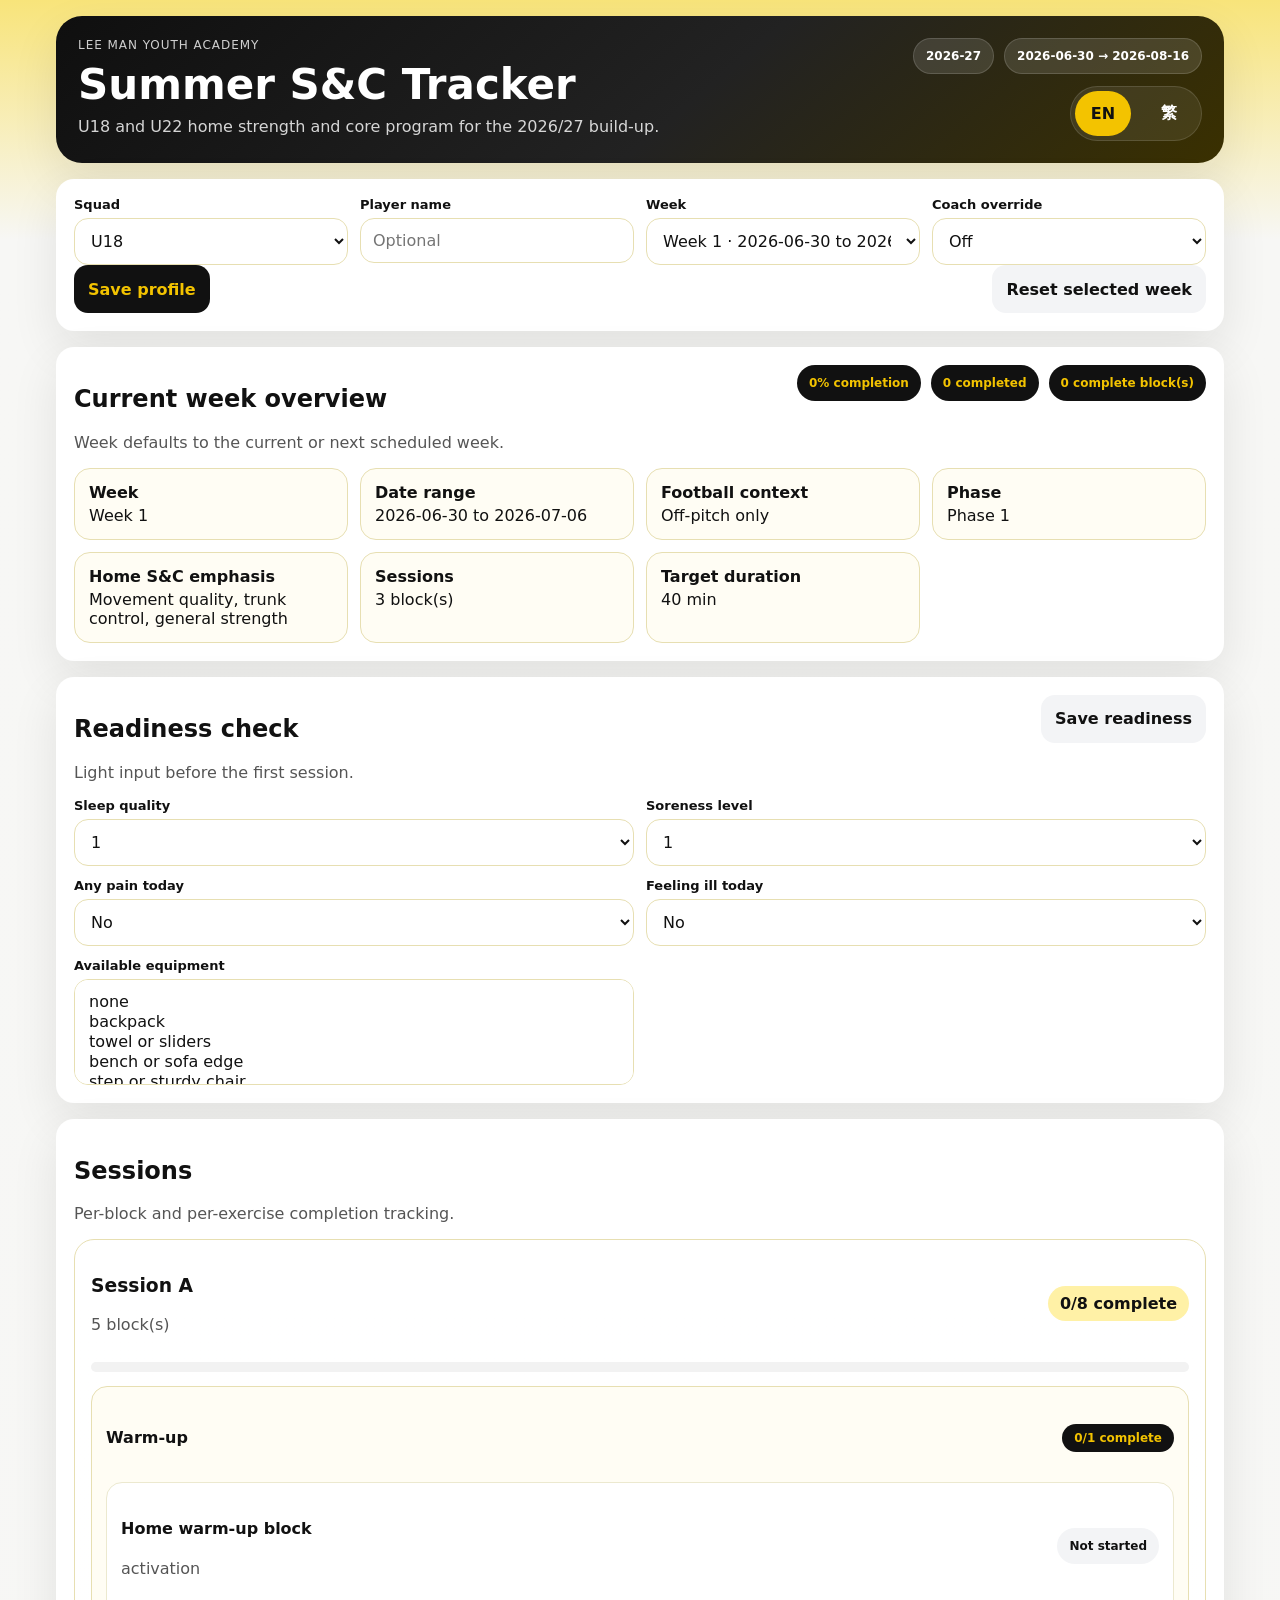
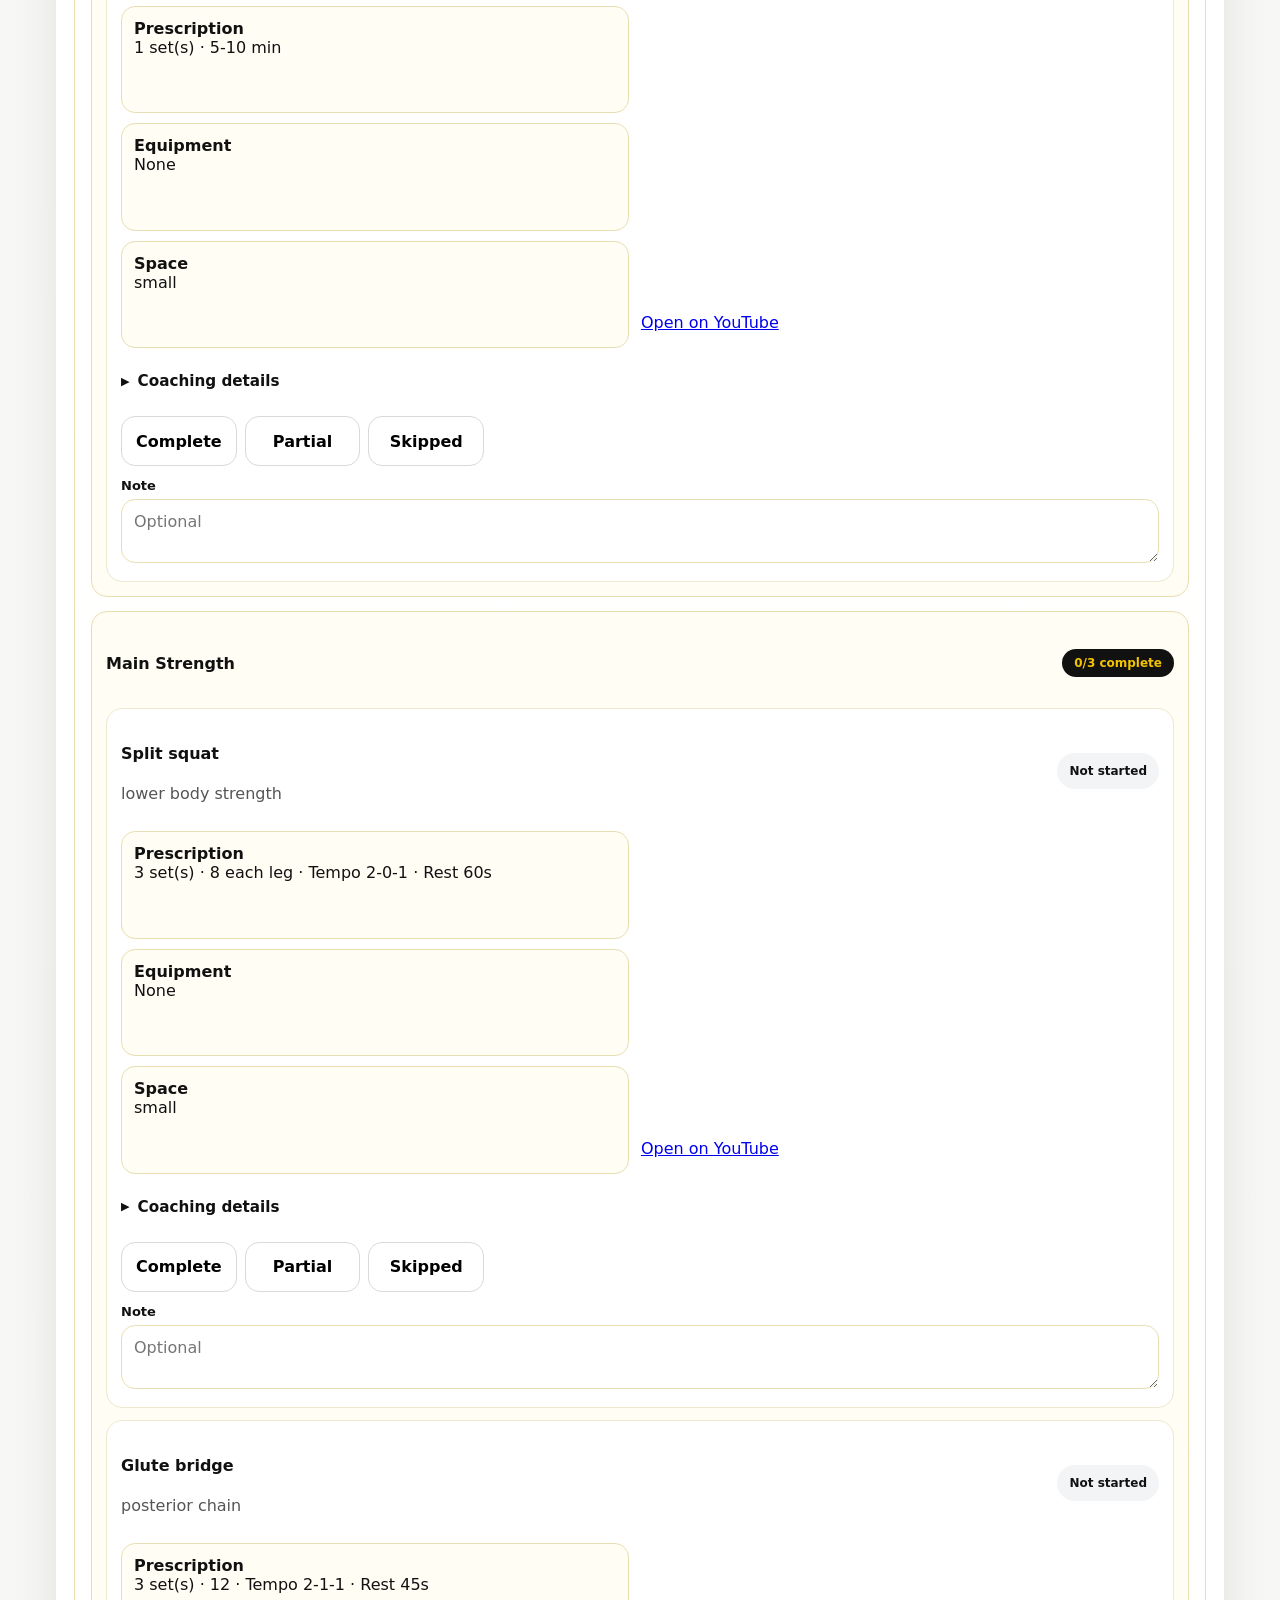
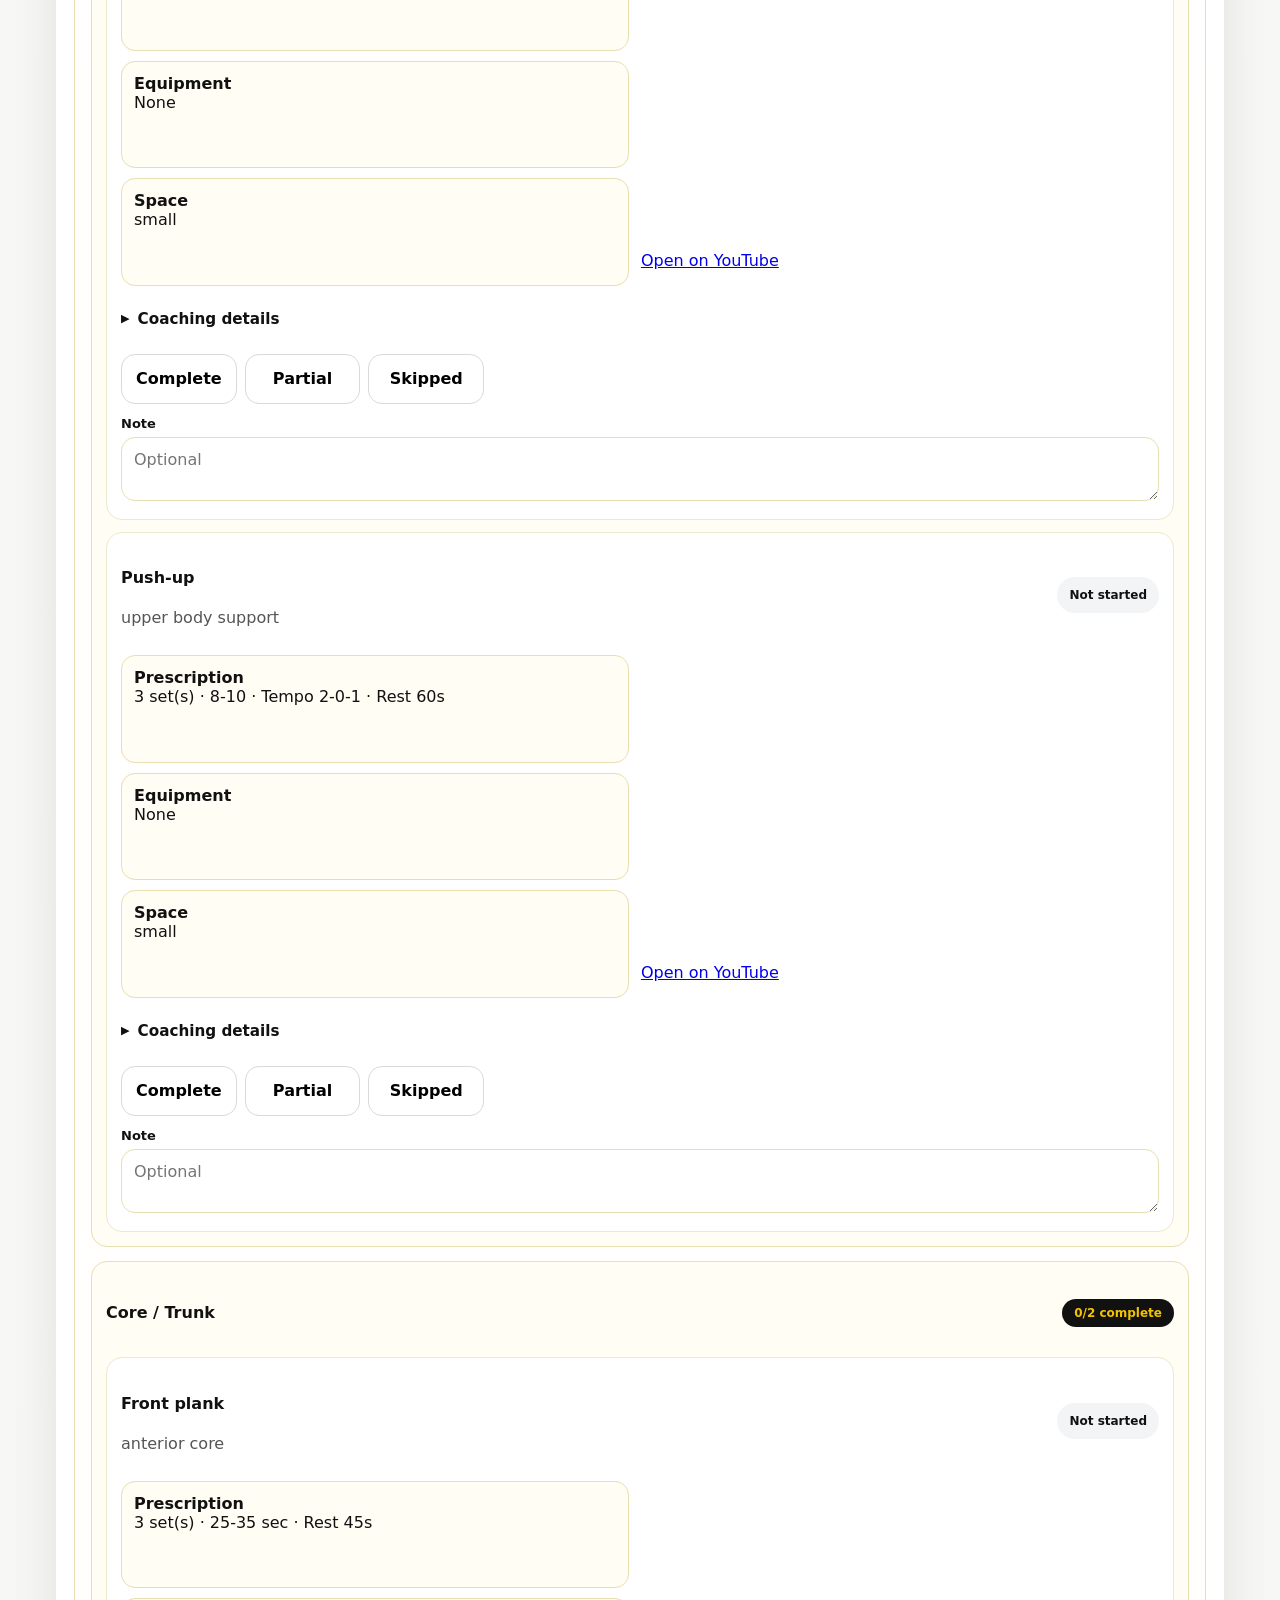
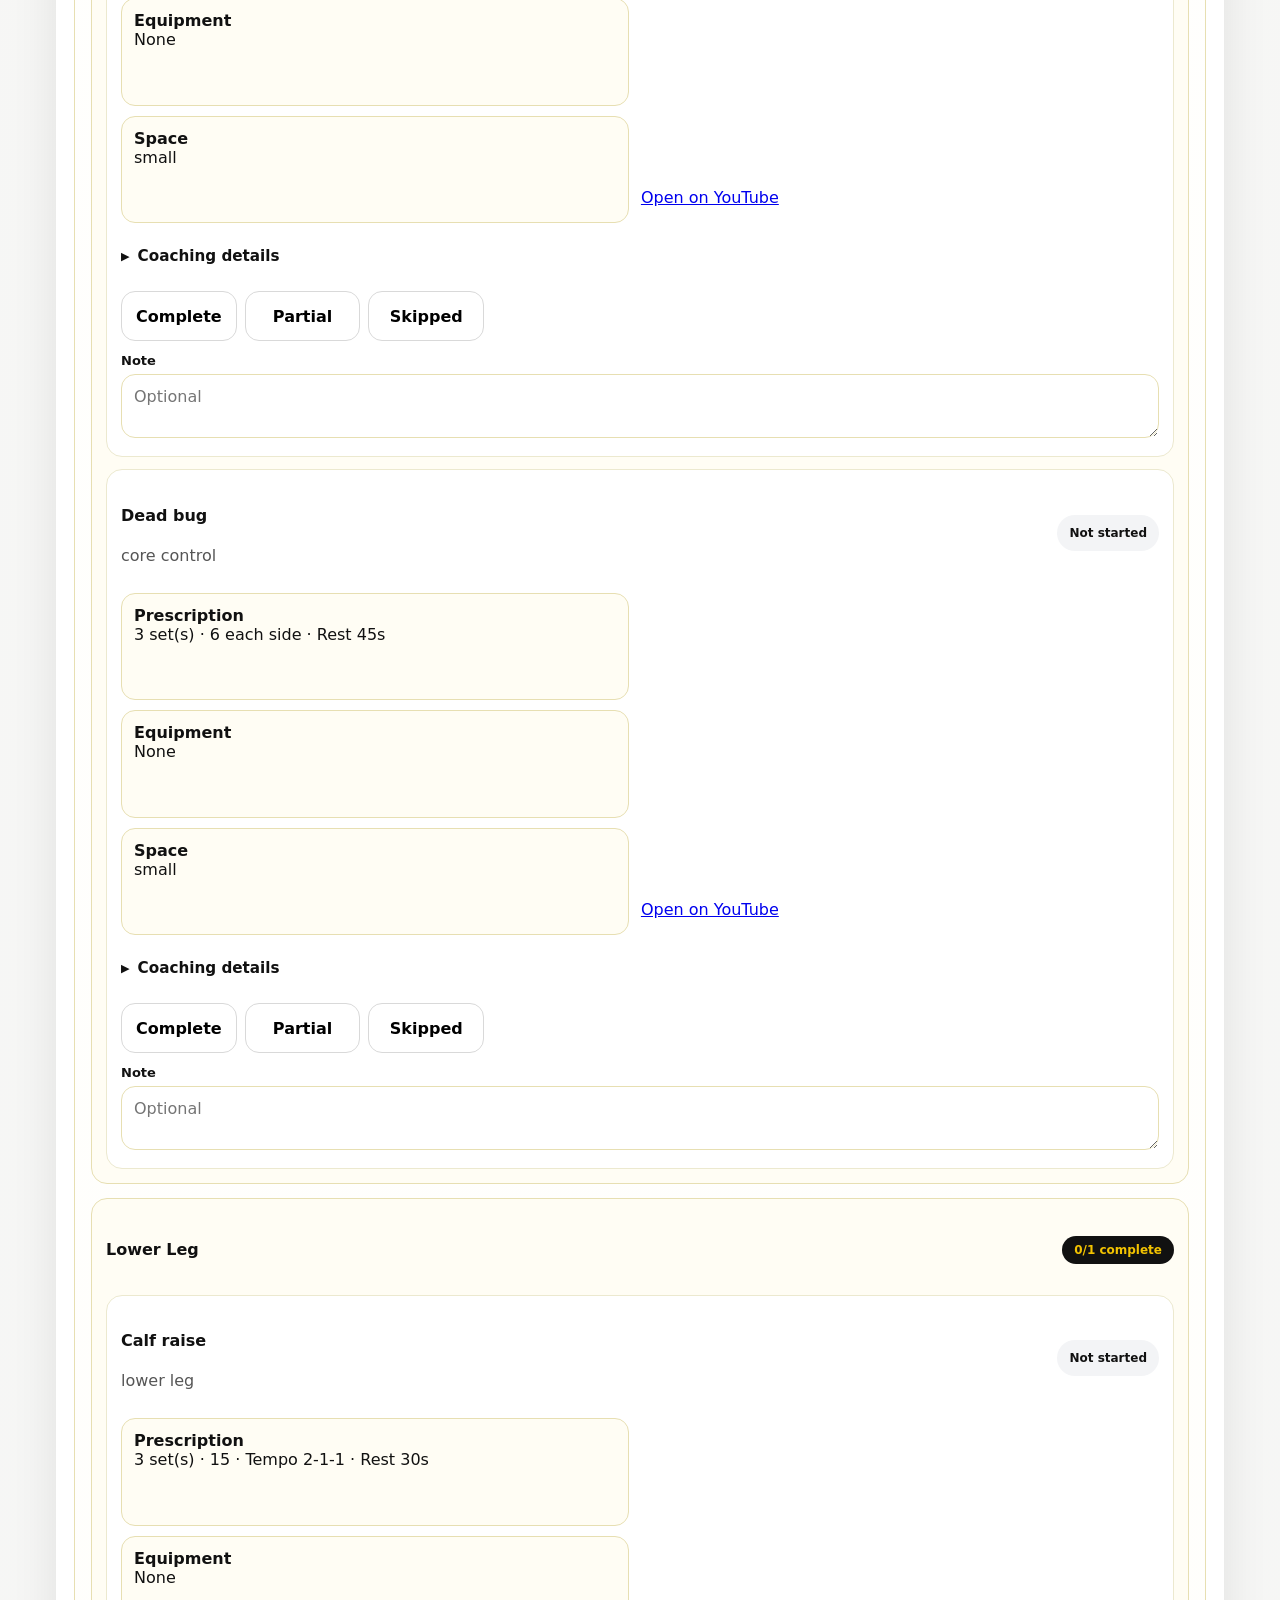
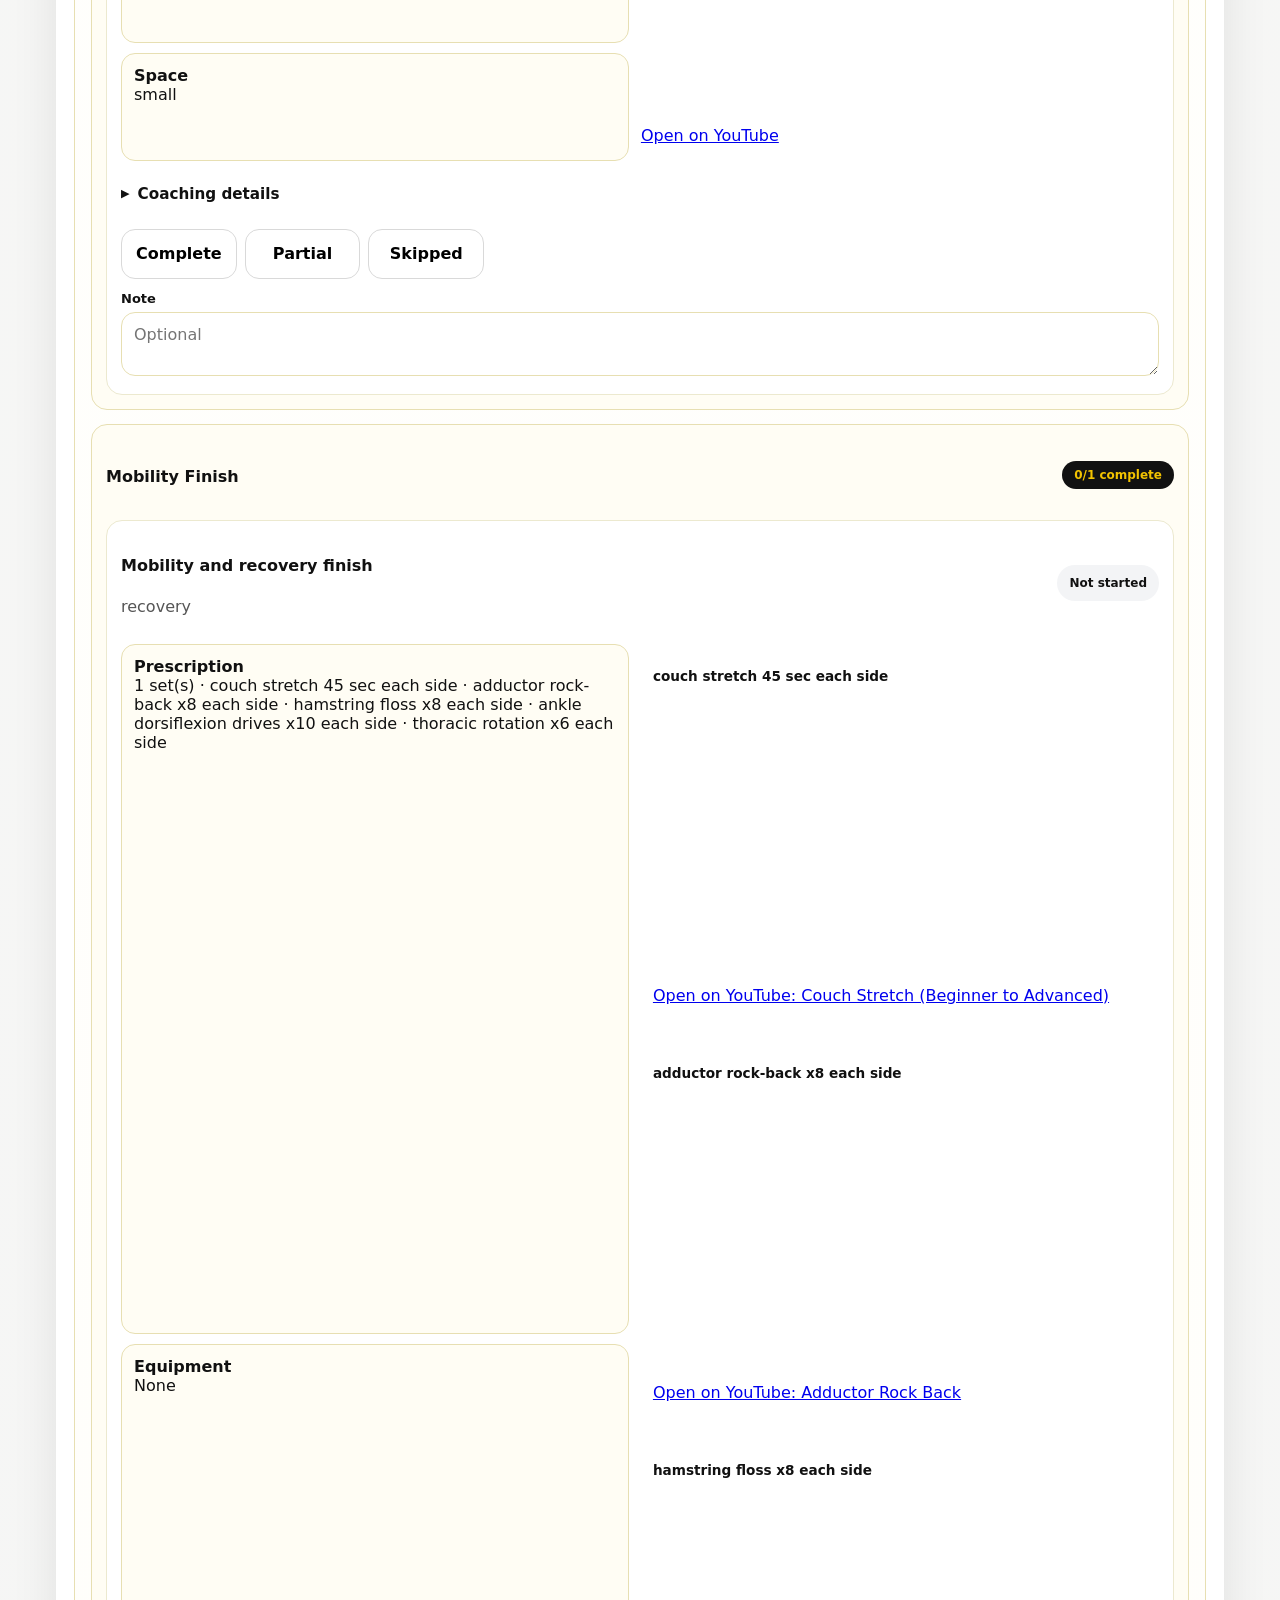
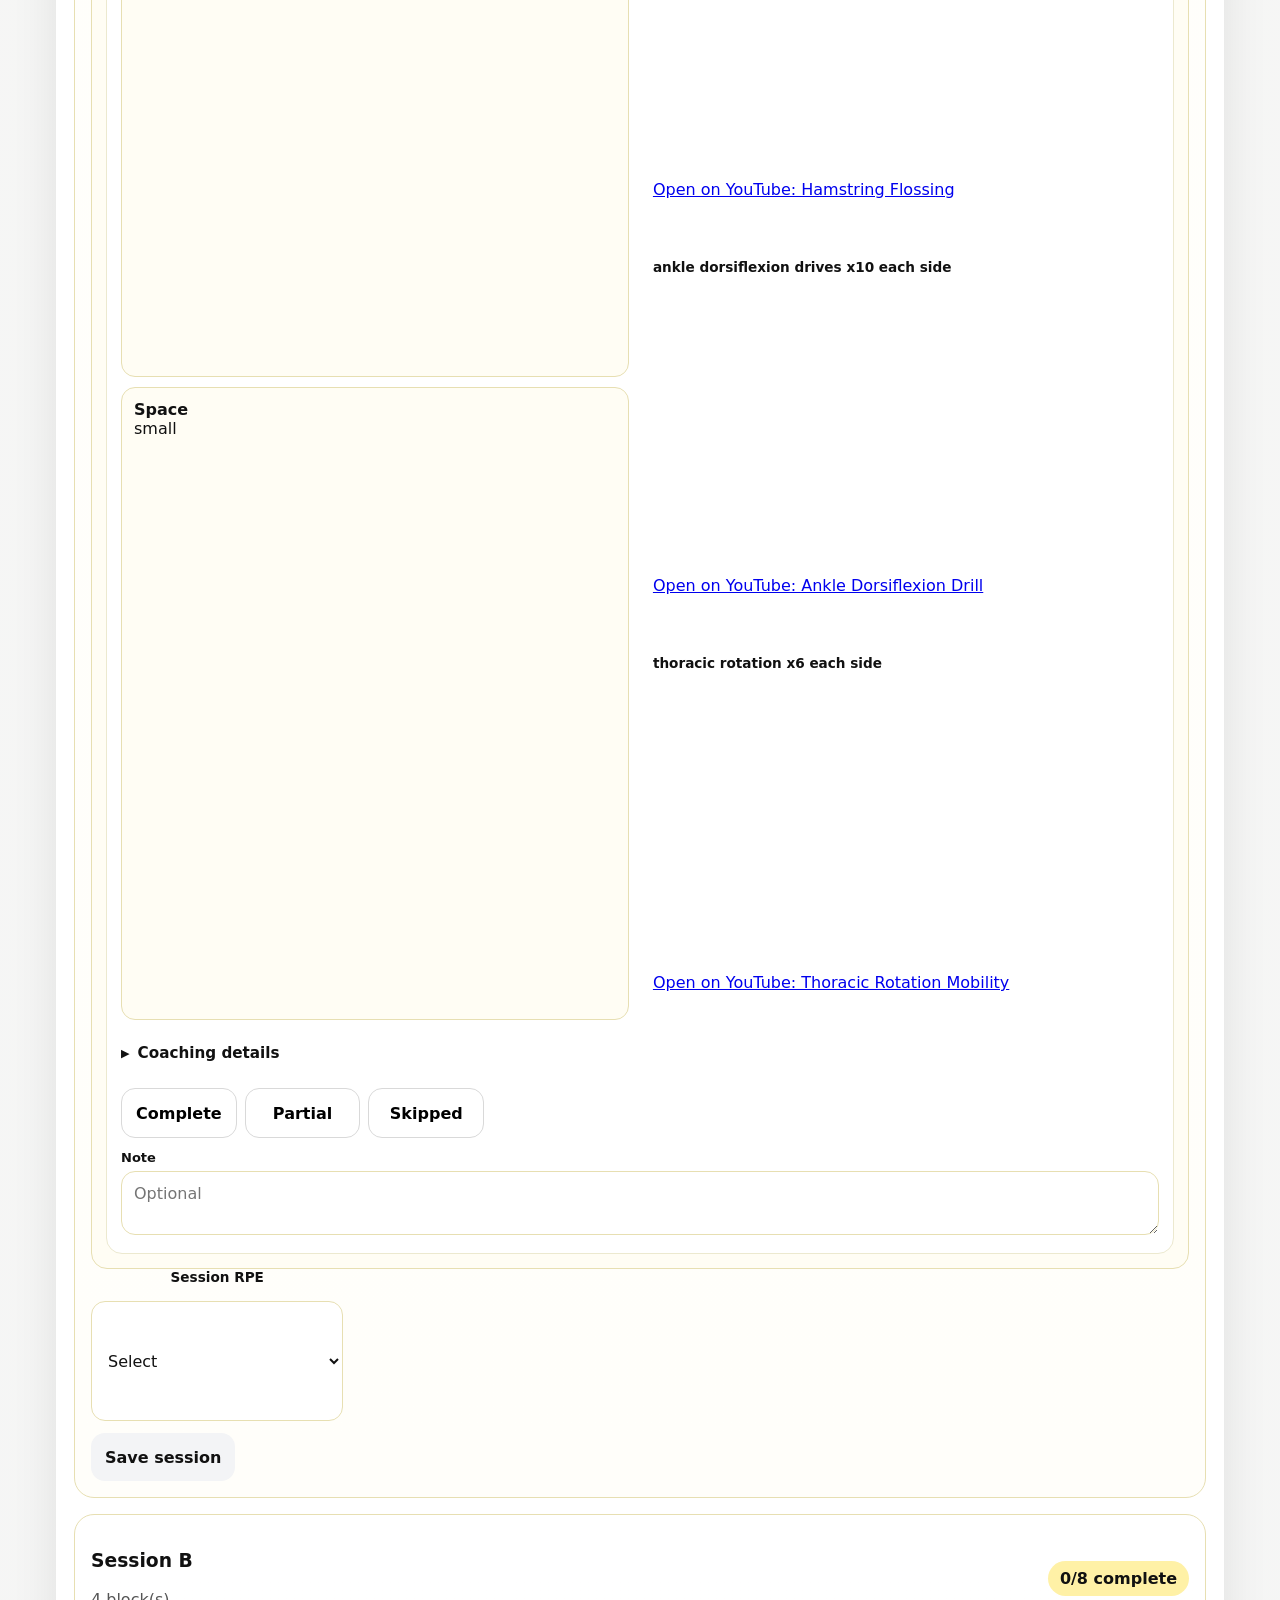
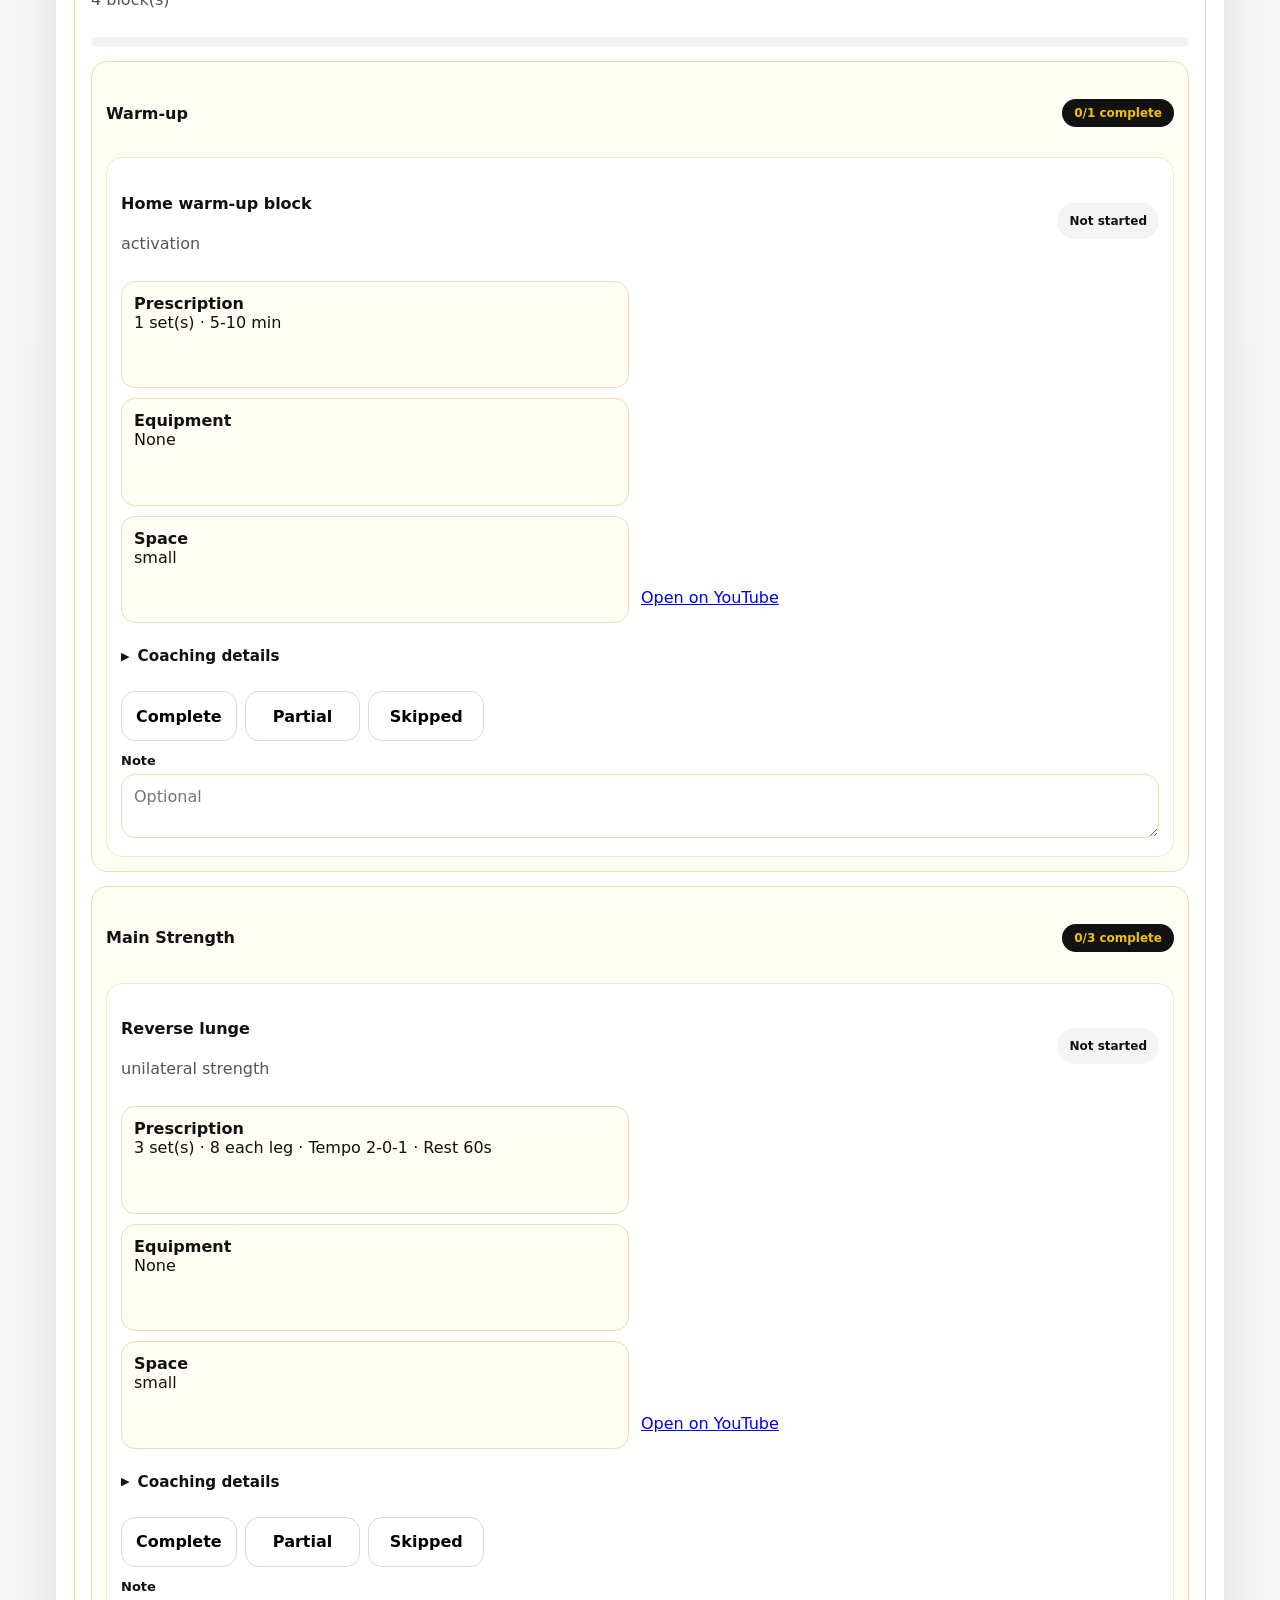
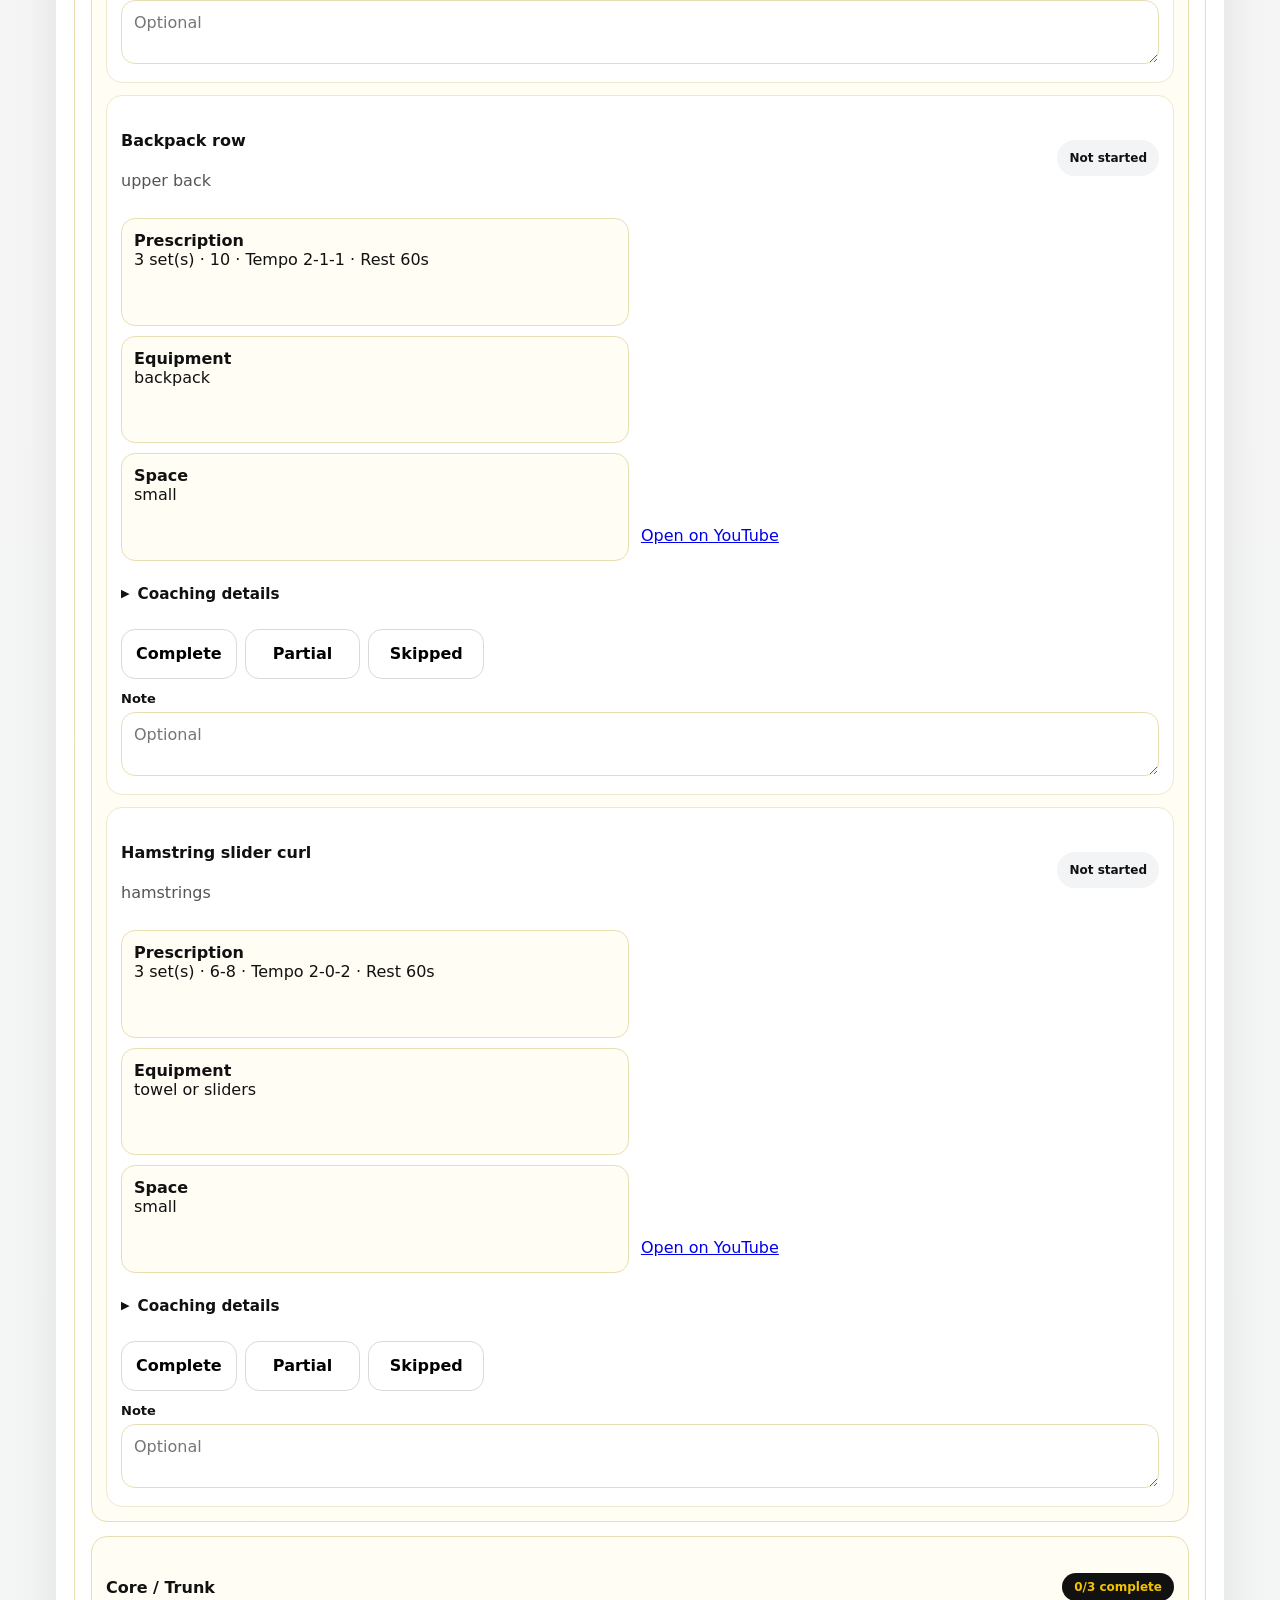
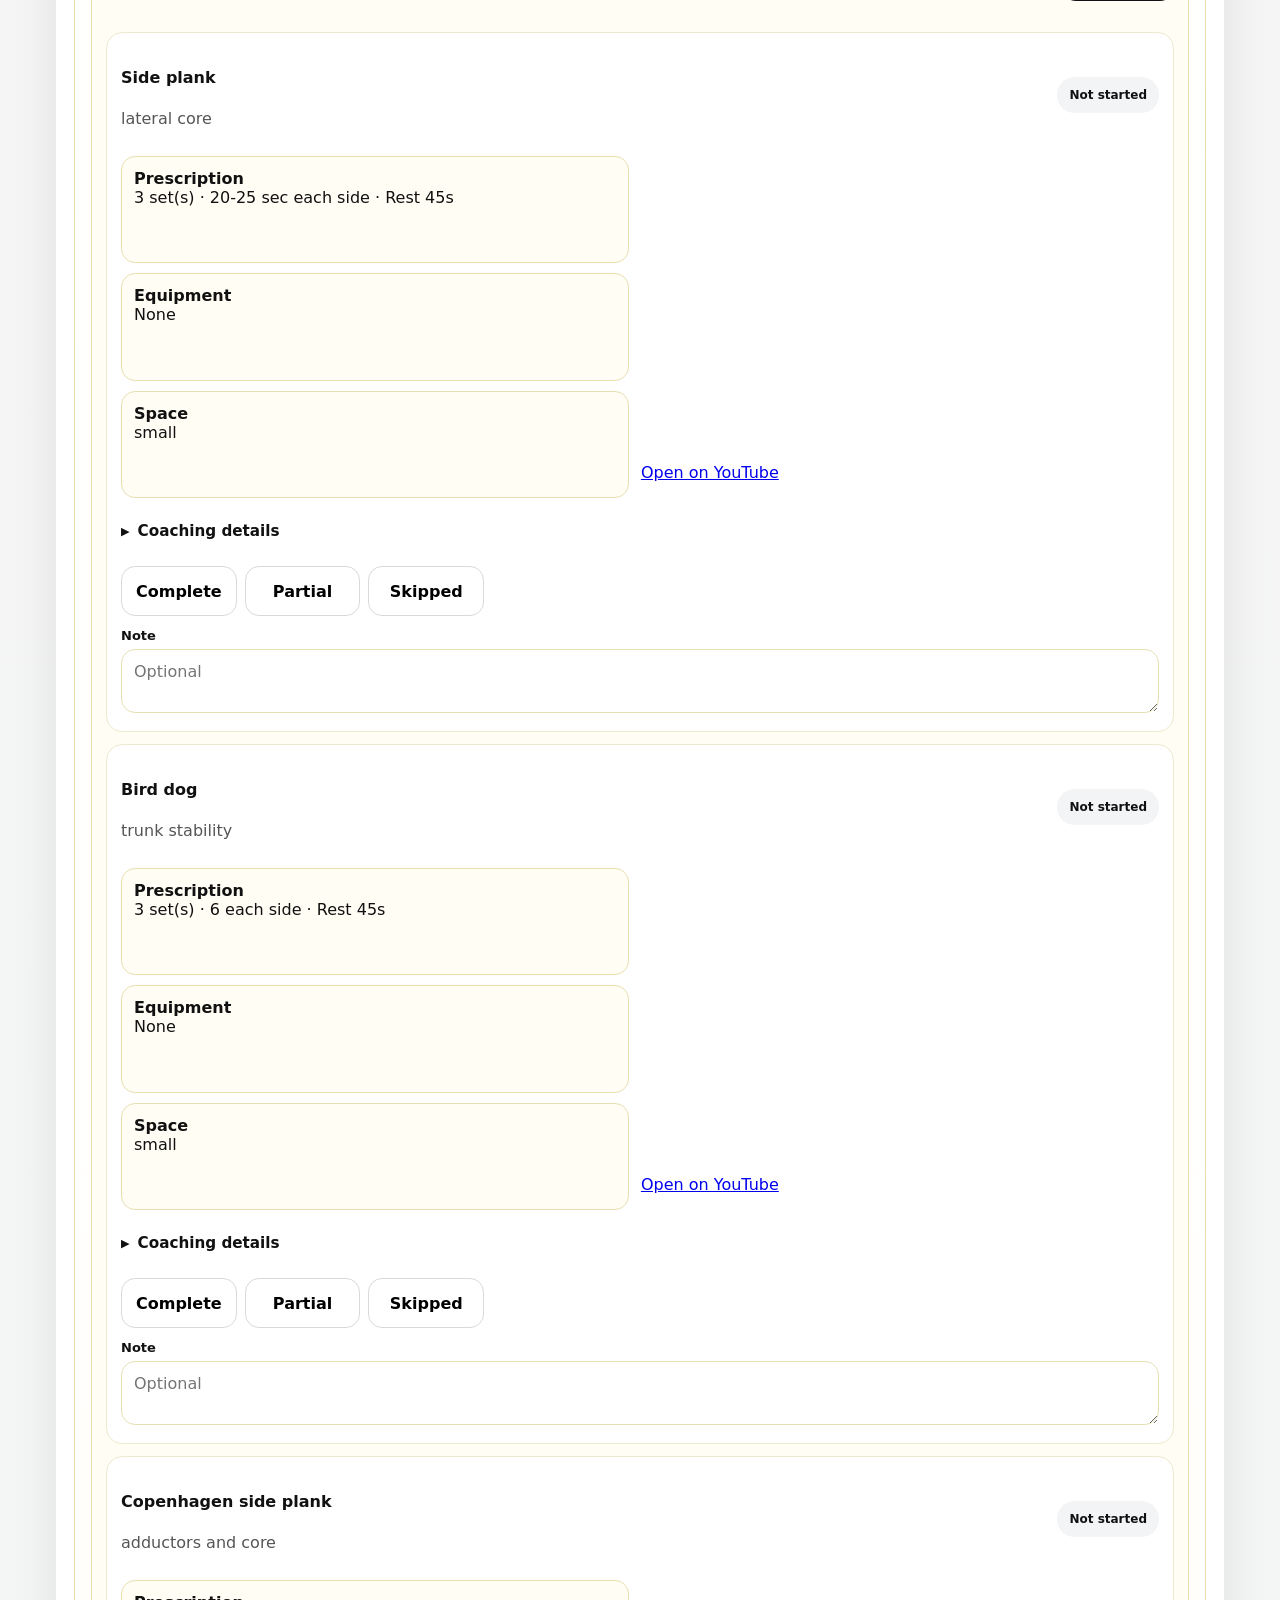
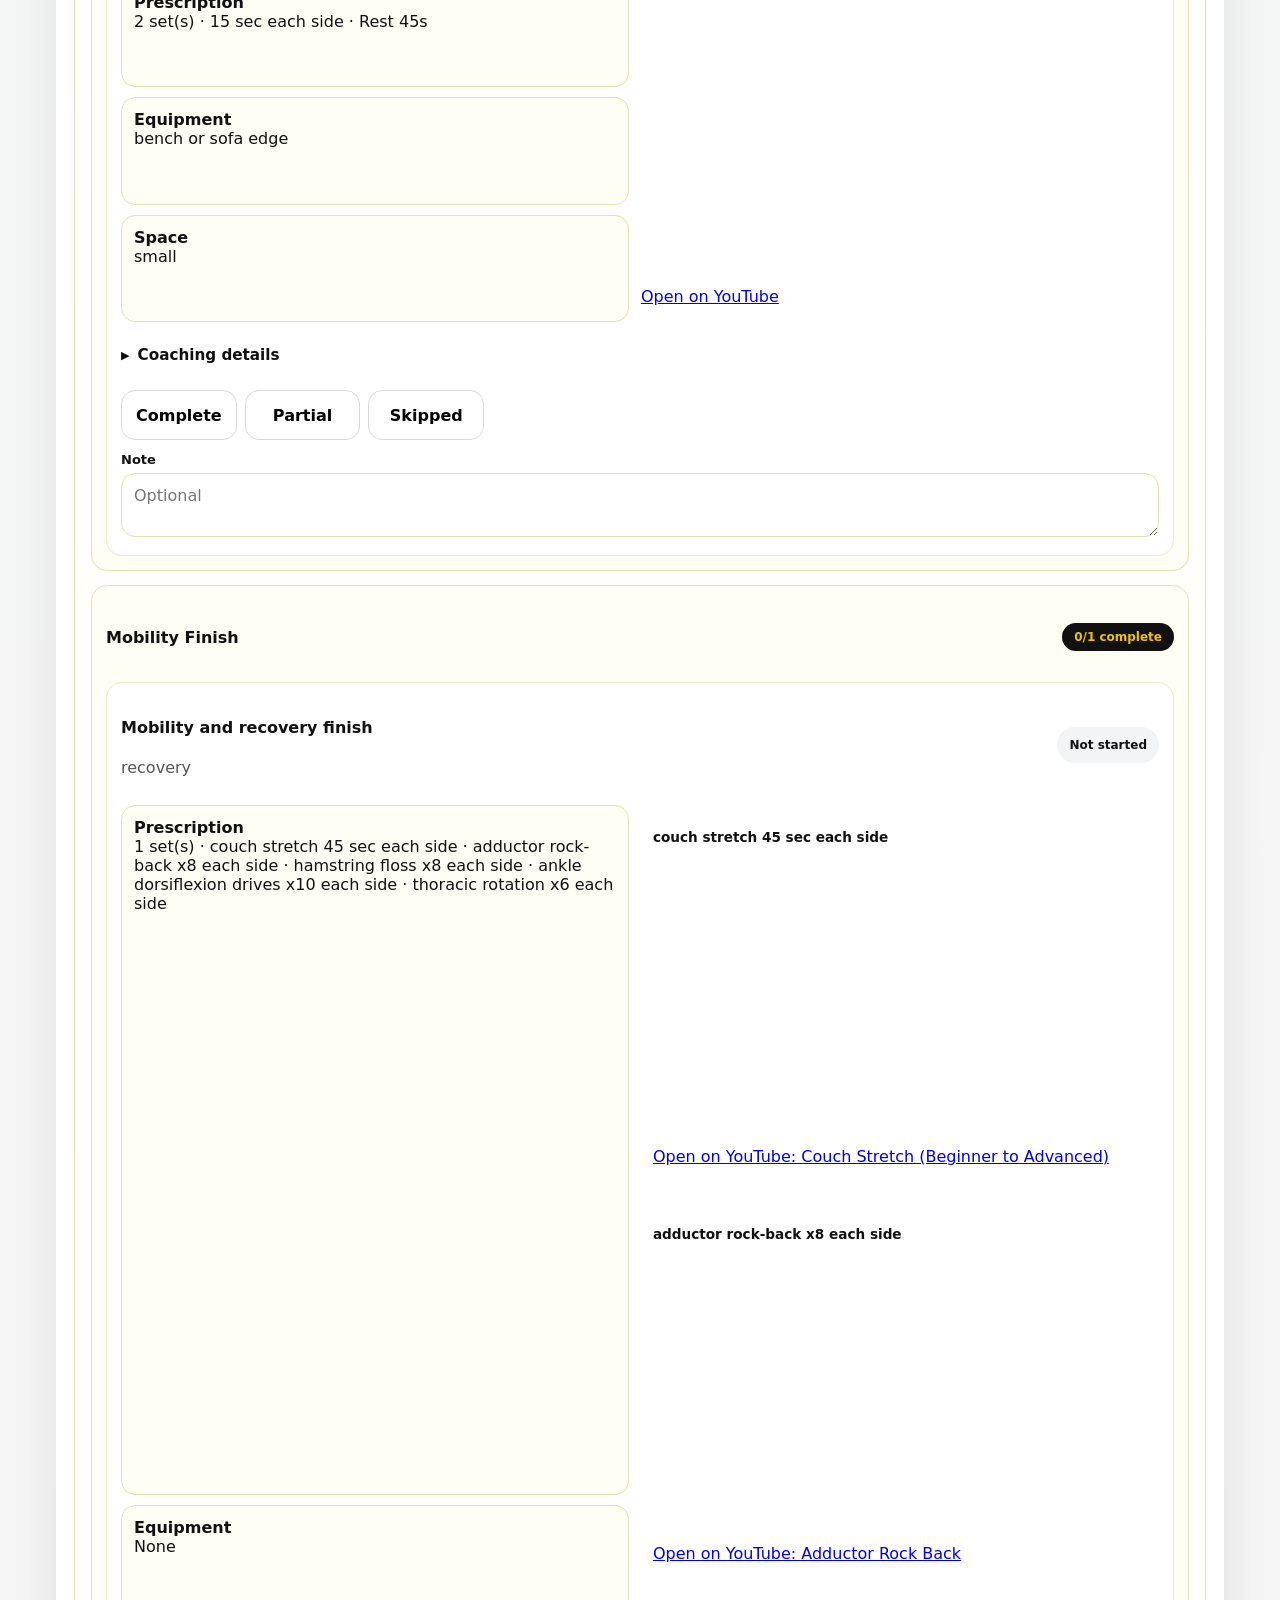
==== commit 2b831687: "Add files via upload" ====
--- a/index.html
+++ b/index.html
@@ -100,15 +100,17 @@
       <div class="block-progress-bar"><span class="block-progress-fill"></span></div>
       <div class="blocks-container"></div>
       <div class="session-footer">
-        <label>
-          <span data-i18n="sessionRpe">Session RPE</span>
-          <select class="session-rpe">
-            <option value="">Select</option>
-            <option>1</option><option>2</option><option>3</option><option>4</option><option>5</option>
-            <option>6</option><option>7</option><option>8</option><option>9</option><option>10</option>
-          </select>
-        </label>
-        <button class="secondary save-session-btn" type="button" data-i18n="saveSession">Save session</button>
+        <div class="rpe-row">
+          <label class="rpe-label">
+            <span data-i18n="sessionRpe">Session RPE</span>
+            <select class="session-rpe">
+              <option value="">Select</option>
+              <option>1</option><option>2</option><option>3</option><option>4</option><option>5</option>
+              <option>6</option><option>7</option><option>8</option><option>9</option><option>10</option>
+            </select>
+          </label>
+          <button class="secondary save-session-btn" type="button" data-i18n="saveSession">Save session</button>
+        </div>
       </div>
     </article>
   </template>
@@ -148,9 +150,11 @@
         <p class="safety-text"></p>
       </details>
       <div class="exercise-actions segmented-actions">
-        <button type="button" class="status-btn" data-status="complete"></button>
-        <button type="button" class="status-btn" data-status="partial"></button>
-        <button type="button" class="status-btn" data-status="skipped"></button>
+        <div class="status-btn-row">
+          <button type="button" class="status-btn" data-status="complete"></button>
+          <button type="button" class="status-btn" data-status="partial"></button>
+          <button type="button" class="status-btn" data-status="skipped"></button>
+        </div>
       </div>
       <label class="note-field compact-note">
         <span data-i18n="note">Note</span>
--- a/styles.css
+++ b/styles.css
@@ -246,13 +246,7 @@
   padding: 12px;
   background: var(--panel-alt);
 }
-.video-frame {
-  width: 100%;
-  aspect-ratio: 16 / 9;
-  border: 0;
-  border-radius: 14px;
-  background: #0f172a;
-}
+/* video-frame see mobile patch */
 .video-placeholder {
   border: 1px dashed #d4d4d4;
   background: #fafafa;
@@ -281,15 +275,224 @@
   .hero, .hero-actions { align-items: stretch; }
   .hero { flex-direction: column; }
   .hero-actions { flex-direction: row; justify-content: space-between; flex-wrap: wrap; }
-  .overview-grid, .compact-grid, .readiness-quick-grid, .detail-columns, .exercise-grid { grid-template-columns: 1fr; }
+  .detail-columns, .exercise-grid { grid-template-columns: 1fr; }
+  .overview-grid, .compact-grid { grid-template-columns: repeat(2, 1fr); }
+  .readiness-quick-grid { grid-template-columns: repeat(2, 1fr); }
 }
 @media (max-width: 700px) {
-  .app-shell { padding: 12px 12px 24px; }
+  .app-shell { padding: 12px 12px 80px; }
   .panel, .session-card, .block-card, .exercise-card { padding: 14px; }
-  .hero { padding: 18px; border-radius: 20px; }
-  .lang-btn, button, input, select, textarea { min-height: 48px; }
+  .hero { padding: 18px; border-radius: 20px; padding-top: 52px; }
+  button, input, select, textarea { min-height: 48px; }
+  .lang-btn { min-height: 36px; }
   .controls-actions { display: grid; grid-template-columns: 1fr 1fr; width: 100%; }
-  .session-footer { display: grid; grid-template-columns: 1fr; }
+  .overview-grid, .compact-grid { grid-template-columns: 1fr 1fr; }
+  .readiness-quick-grid { grid-template-columns: 1fr 1fr; }
   .summary-chip-wrap { width: 100%; }
   .summary-chip { flex: 1 1 auto; }
 }
+
+/* Mobility item videos */
+.item-videos-wrap { margin-top: 12px; display: flex; flex-direction: column; gap: 20px; }
+.item-video-block { background: var(--surface); border-radius: 10px; padding: 12px; border: 1px solid var(--border); }
+.item-video-label { font-size: 0.85rem; color: var(--text-secondary); margin: 0 0 8px 0; }
+
+
+/* ============================================================
+   MOBILE IMPROVEMENTS v5
+   ============================================================ */
+
+/* 1. Video iframe — proper aspect ratio */
+.video-frame {
+  width: 100%;
+  aspect-ratio: 16 / 9;
+  height: auto;
+  min-height: unset;
+  border: none;
+  border-radius: 10px;
+  display: block;
+}
+
+/* 2. Status buttons — stack on mobile */
+.status-btn-row {
+  display: grid;
+  grid-template-columns: repeat(3, 1fr);
+  gap: 8px;
+}
+@media (max-width: 480px) {
+  .status-btn-row {
+    grid-template-columns: 1fr;
+  }
+  .status-btn-row .status-btn {
+    width: 100%;
+  }
+}
+
+/* 3. Coaching details — bigger tap target + chevron */
+.exercise-details > summary {
+  cursor: pointer;
+  padding: 14px 0;
+  font-weight: 600;
+  font-size: 0.95rem;
+  list-style: none;
+  display: flex;
+  align-items: center;
+  gap: 8px;
+  user-select: none;
+}
+.exercise-details > summary::before {
+  content: '▶';
+  font-size: 0.7rem;
+  transition: transform 0.2s;
+  display: inline-block;
+}
+.exercise-details[open] > summary::before {
+  transform: rotate(90deg);
+}
+
+/* 4. Block card headers — sticky */
+.block-head {
+  position: sticky;
+  top: 0;
+  background: var(--surface);
+  z-index: 10;
+  padding: 10px 0;
+  margin: -4px 0 4px;
+}
+
+/* 5. Overview / readiness grid — 2-col at mid-width */
+@media (min-width: 481px) and (max-width: 979px) {
+  .overview-grid, .compact-grid {
+    grid-template-columns: repeat(2, 1fr);
+  }
+  .readiness-quick-grid {
+    grid-template-columns: repeat(2, 1fr);
+  }
+}
+
+/* 6. Prescription text wrap */
+.exercise-meta .meta-panel div {
+  word-break: break-word;
+  overflow-wrap: anywhere;
+}
+
+/* 7. Note label styling */
+.note-label {
+  display: block;
+  font-size: 0.85rem;
+  font-weight: 600;
+  margin-bottom: 6px;
+  color: var(--text-secondary);
+}
+
+/* 8. RPE row — full width on mobile */
+.session-footer label {
+  display: flex;
+  align-items: center;
+  gap: 10px;
+  flex-wrap: wrap;
+}
+.session-rpe {
+  flex: 1 1 120px;
+  min-width: 80px;
+}
+@media (max-width: 700px) {
+  .session-footer label {
+    flex-direction: column;
+    align-items: stretch;
+  }
+  .session-rpe {
+    width: 100%;
+  }
+  .save-session-btn {
+    width: 100%;
+  }
+}
+
+/* 9. Fixed language toggle */
+.fixed-lang-wrap {
+  position: fixed;
+  top: 14px;
+  right: 14px;
+  z-index: 999;
+}
+.hero-lang {
+  display: none;
+}
+@media (max-width: 700px) {
+  .fixed-lang-wrap {
+    top: 10px;
+    right: 10px;
+  }
+}
+
+/* 10. Scroll-to-top button */
+.scroll-top-btn {
+  position: fixed;
+  bottom: 24px;
+  right: 16px;
+  width: 44px;
+  height: 44px;
+  min-height: unset;
+  border-radius: 50%;
+  background: var(--black);
+  color: var(--yellow);
+  font-size: 1.2rem;
+  border: none;
+  cursor: pointer;
+  box-shadow: 0 4px 14px rgba(0,0,0,0.18);
+  display: none;
+  align-items: center;
+  justify-content: center;
+  z-index: 998;
+  padding: 0;
+  line-height: 1;
+}
+.scroll-top-btn.visible {
+  display: flex;
+}
+
+/* 11. Video placeholder — reduce wasted height when no video */
+.video-placeholder {
+  min-height: 100px !important;
+  padding: 16px;
+}
+
+/* 12. Base font size bump for readability */
+@media (max-width: 700px) {
+  .overview-item span,
+  .meta-panel div,
+  .readiness-quick-grid label span {
+    font-size: 14px;
+  }
+  .exercise-name { font-size: 1rem; }
+}
+
+/* 13. Exercise card head — prevent badge overflow */
+.exercise-head {
+  flex-wrap: wrap;
+  gap: 8px;
+}
+.badge-row {
+  flex-shrink: 0;
+}
+
+/* RPE row layout */
+.rpe-row {
+  display: flex;
+  align-items: flex-end;
+  gap: 12px;
+  flex-wrap: wrap;
+}
+.rpe-label {
+  display: flex;
+  flex-direction: column;
+  gap: 6px;
+  flex: 1 1 120px;
+}
+.rpe-label span { font-size: 0.85rem; font-weight: 600; color: var(--text-secondary); }
+@media (max-width: 700px) {
+  .rpe-row { flex-direction: column; align-items: stretch; }
+  .rpe-label { flex: none; }
+  .session-rpe, .save-session-btn { width: 100%; }
+}
